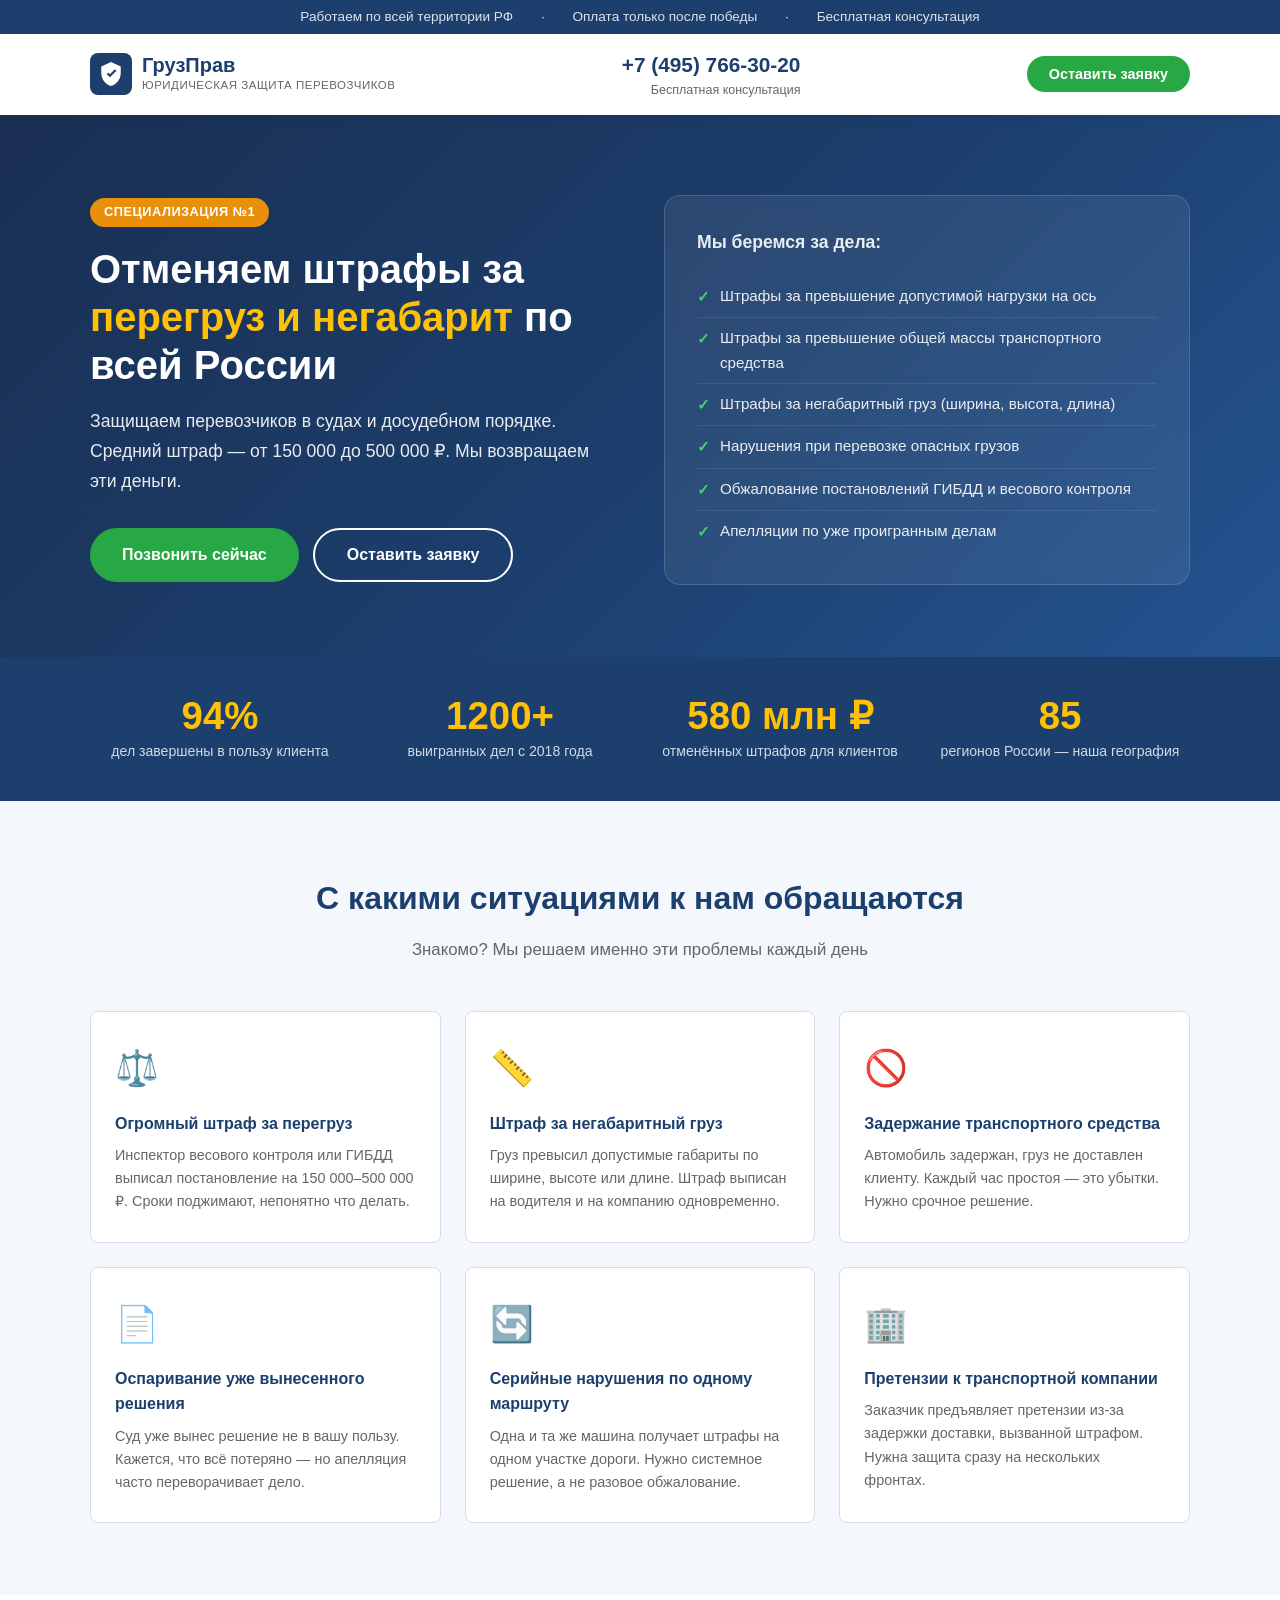
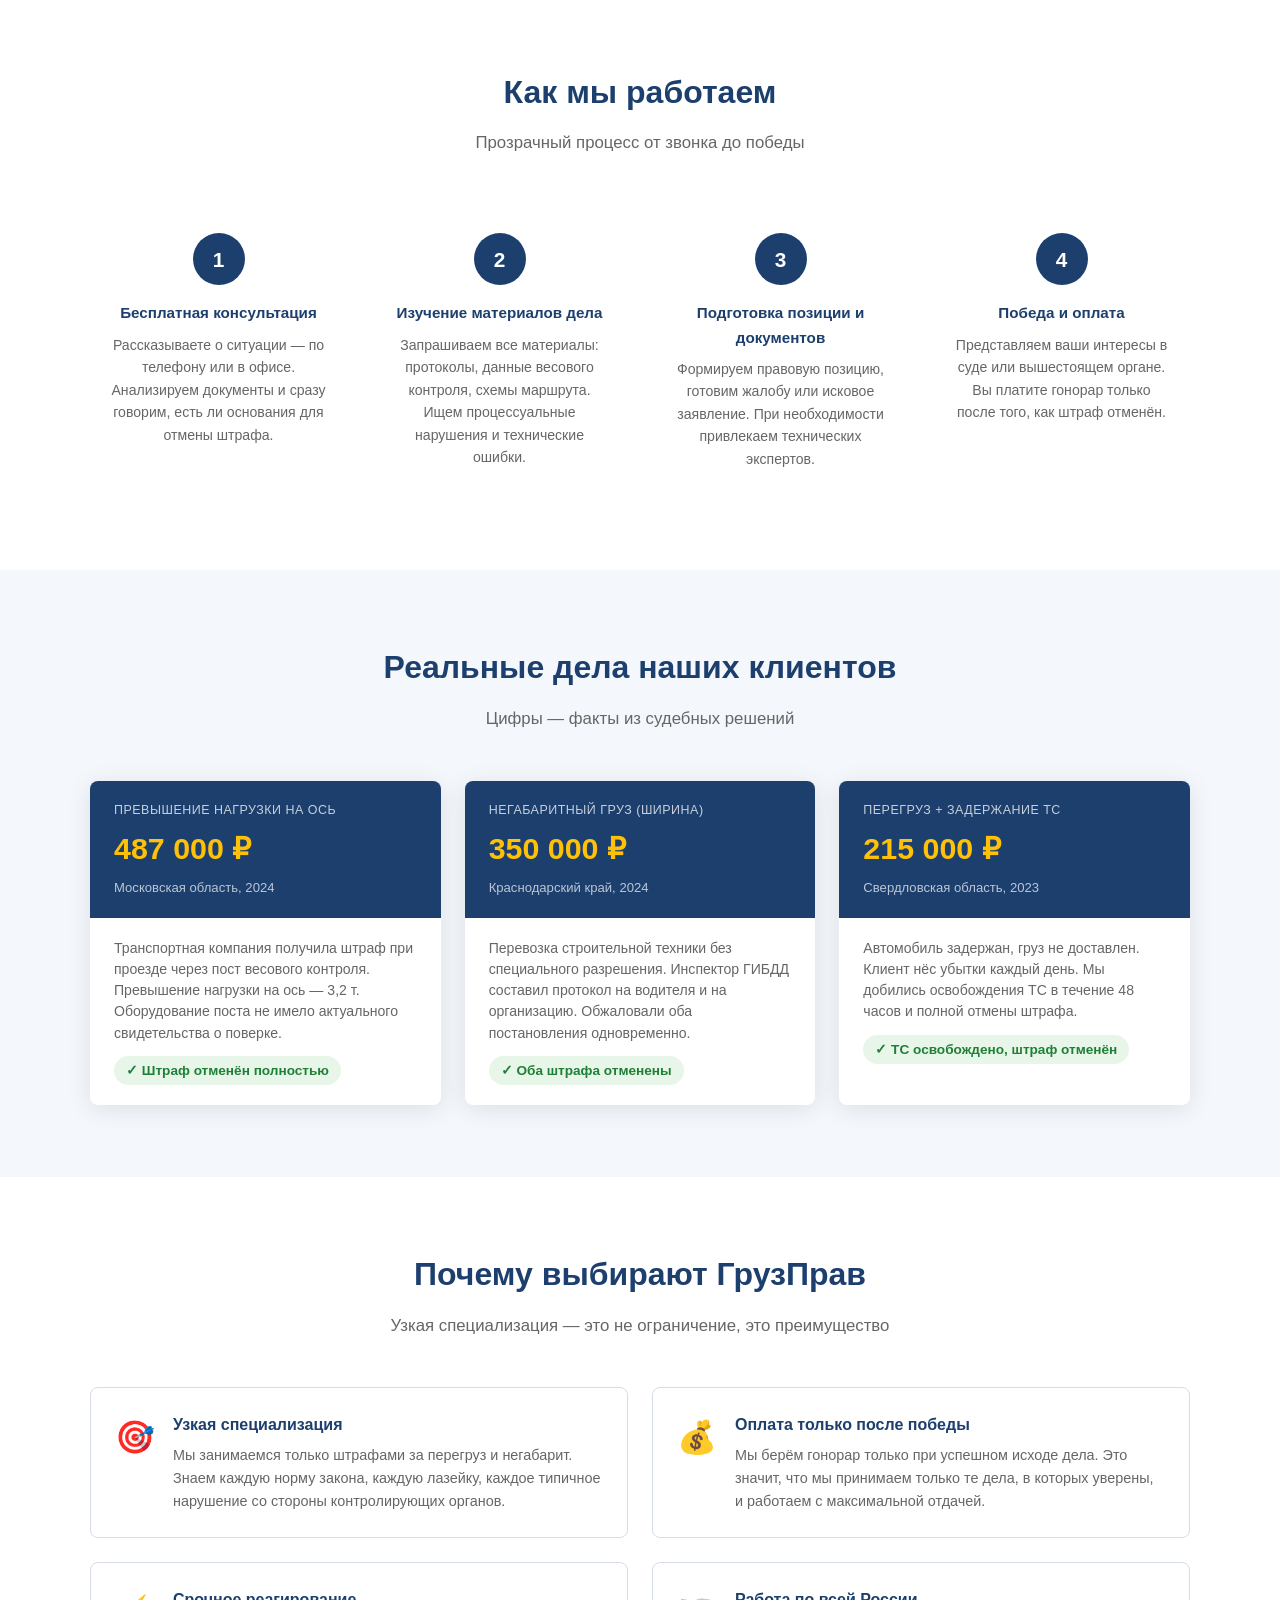
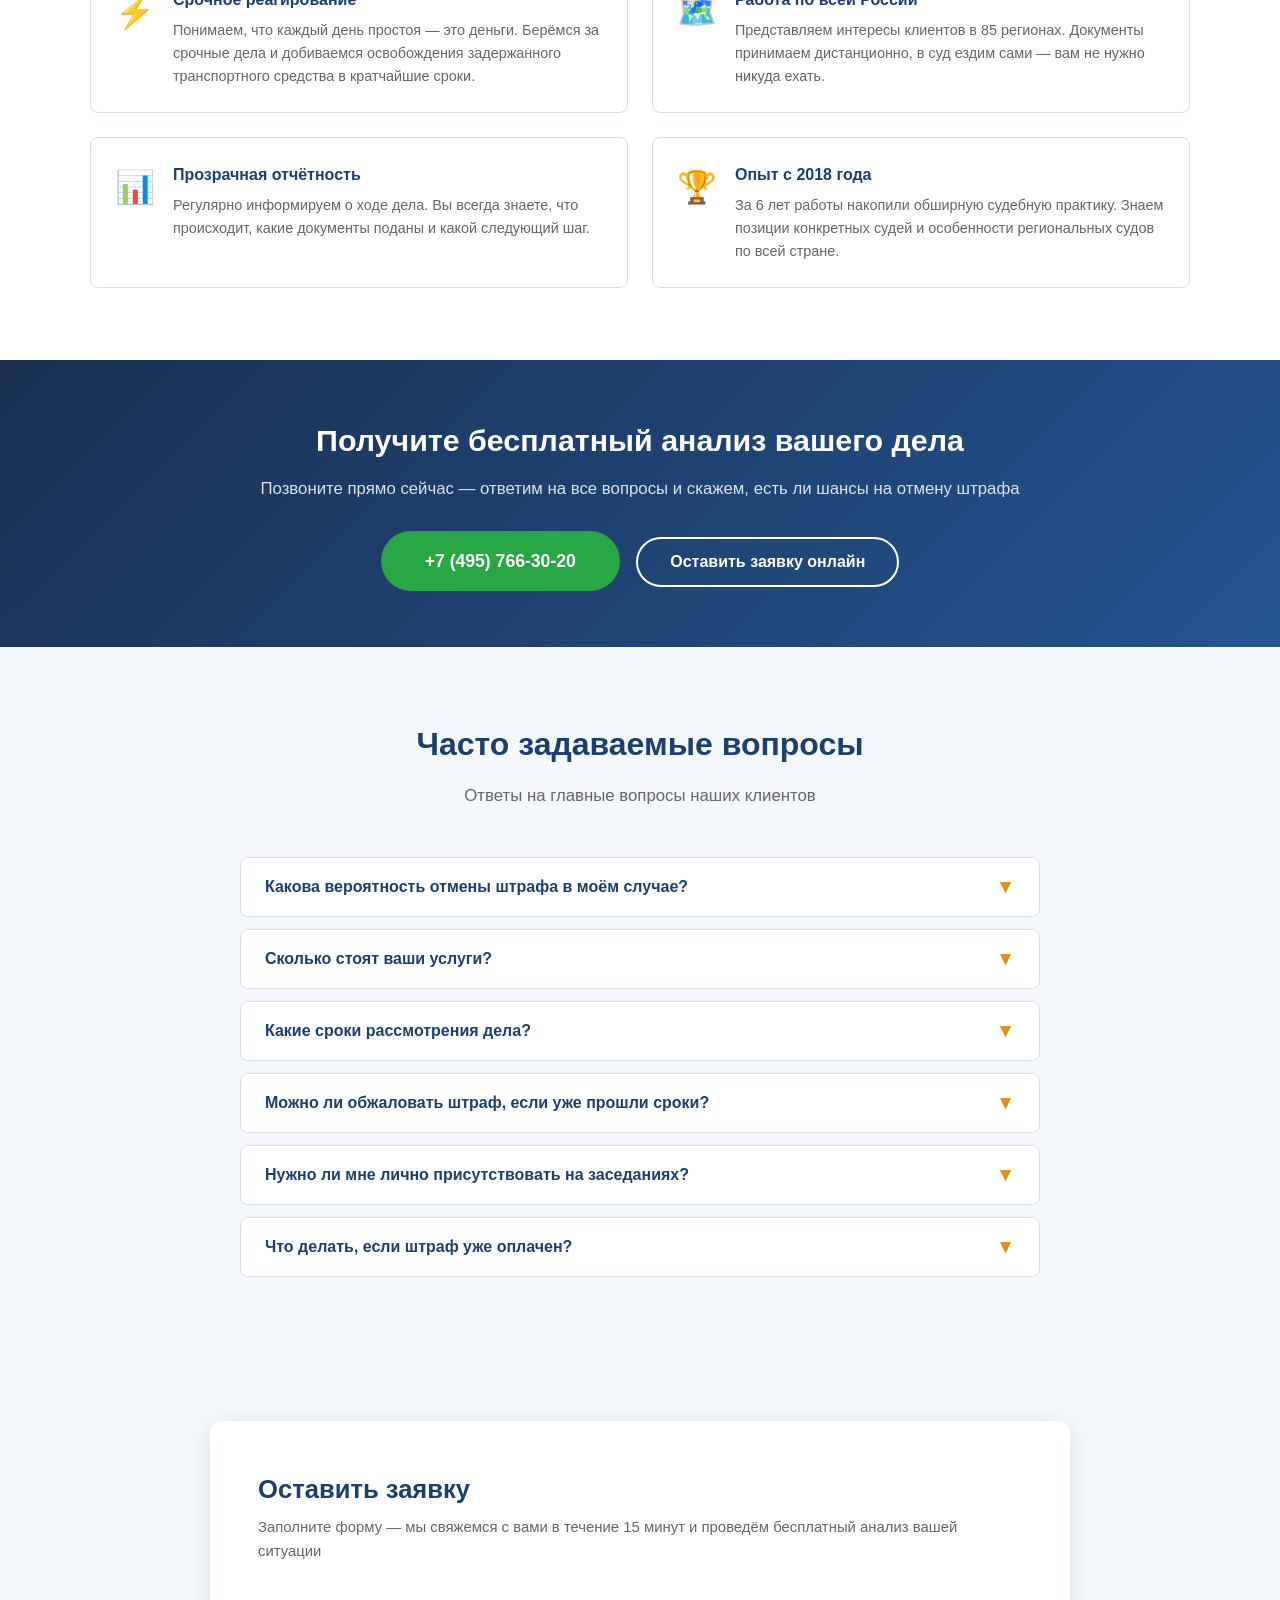
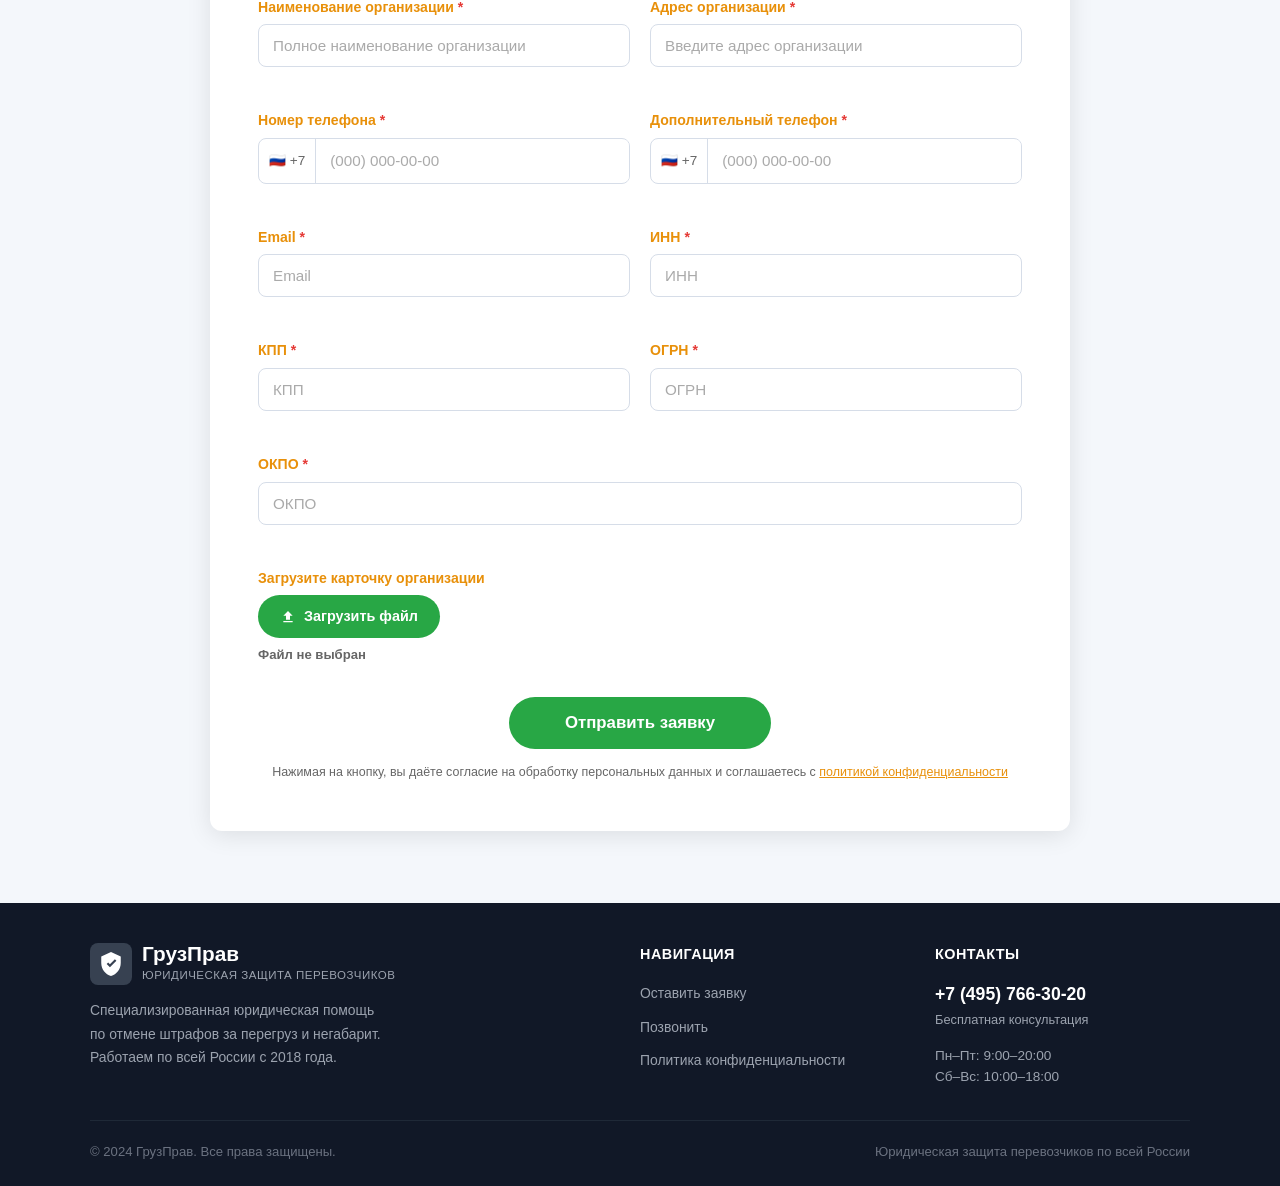
==== landing/preview.html @ cceb77af "Add standalone preview.html (inlined CSS+JS)" ====
<!DOCTYPE html>
<html lang="ru">
<head>
  <meta charset="UTF-8" />
  <meta name="viewport" content="width=device-width, initial-scale=1.0" />
  <meta name="description" content="Отменяем штрафы за перегруз и негабарит по всей России. Юридическая помощь перевозчикам. Работаем на результат." />
  <title>ГрузПрав — Отмена штрафов за перегруз и негабарит</title>
  <style>
/* ===== RESET & BASE ===== */
*, *::before, *::after { box-sizing: border-box; margin: 0; padding: 0; }
html { scroll-behavior: smooth; }
body { font-family: 'Segoe UI', Arial, sans-serif; color: #1a1a2e; background: #fff; font-size: 16px; line-height: 1.6; }
a { color: inherit; text-decoration: none; }
img { max-width: 100%; display: block; }
ul { list-style: none; }

/* ===== VARIABLES ===== */
:root {
  --blue:   #1c3f6e;
  --blue2:  #245491;
  --green:  #28a745;
  --green2: #1e8035;
  --gold:   #e8900a;
  --light:  #f4f7fb;
  --border: #d6dde8;
  --text:   #333;
  --muted:  #666;
  --radius: 8px;
  --shadow: 0 4px 24px rgba(0,0,0,0.10);
}

/* ===== UTILITY ===== */
.container { max-width: 1140px; margin: 0 auto; padding: 0 20px; }
.section    { padding: 72px 0; }
.section--gray { background: var(--light); }
.section-title { font-size: 2rem; font-weight: 700; color: var(--blue); margin-bottom: 12px; text-align: center; }
.section-sub   { text-align: center; color: var(--muted); font-size: 1.05rem; margin-bottom: 48px; }
.btn { display: inline-block; padding: 14px 32px; border-radius: 50px; font-size: 1rem; font-weight: 600; cursor: pointer; border: none; transition: background .2s, transform .15s; text-align: center; }
.btn:hover { transform: translateY(-2px); }
.btn--green  { background: var(--green); color: #fff; }
.btn--green:hover { background: var(--green2); }
.btn--outline { background: transparent; color: #fff; border: 2px solid #fff; }
.btn--outline:hover { background: rgba(255,255,255,0.15); }
.btn--gold  { background: var(--gold); color: #fff; }
.btn--gold:hover { background: #c97a08; }

/* ===== TOPBAR ===== */
.topbar { background: var(--blue); color: #fff; font-size: 0.85rem; padding: 6px 0; text-align: center; }
.topbar span { opacity: 0.85; margin: 0 12px; }

/* ===== HEADER ===== */
.header { background: #fff; box-shadow: 0 2px 12px rgba(0,0,0,0.08); position: sticky; top: 0; z-index: 100; }
.header__inner { display: flex; align-items: center; justify-content: space-between; padding: 14px 0; gap: 20px; }
.logo { display: flex; align-items: center; gap: 10px; }
.logo__icon { width: 42px; height: 42px; background: var(--blue); border-radius: 8px; display: flex; align-items: center; justify-content: center; }
.logo__icon svg { fill: #fff; width: 26px; height: 26px; }
.logo__text { display: flex; flex-direction: column; }
.logo__name { font-size: 1.25rem; font-weight: 800; color: var(--blue); line-height: 1.1; }
.logo__tagline { font-size: 0.72rem; color: var(--muted); text-transform: uppercase; letter-spacing: 0.5px; }
.header__phone { display: flex; flex-direction: column; align-items: flex-end; }
.header__phone a { font-size: 1.3rem; font-weight: 700; color: var(--blue); }
.header__phone span { font-size: 0.78rem; color: var(--muted); }
.header__cta { display: flex; gap: 10px; align-items: center; }
.btn--callback { background: var(--green); color: #fff; padding: 10px 22px; font-size: 0.9rem; }

/* ===== HERO ===== */
.hero { background: linear-gradient(135deg, #1a2f52 0%, #1c3f6e 55%, #245491 100%); color: #fff; padding: 80px 0 72px; }
.hero__inner { display: grid; grid-template-columns: 1fr 1fr; gap: 48px; align-items: center; }
.hero__badge { display: inline-block; background: var(--gold); color: #fff; font-size: 0.8rem; font-weight: 600; padding: 4px 14px; border-radius: 50px; margin-bottom: 18px; text-transform: uppercase; letter-spacing: 0.5px; }
.hero__title { font-size: 2.5rem; font-weight: 800; line-height: 1.2; margin-bottom: 18px; }
.hero__title span { color: #ffc107; }
.hero__subtitle { font-size: 1.1rem; opacity: 0.9; margin-bottom: 32px; line-height: 1.7; }
.hero__btns { display: flex; gap: 14px; flex-wrap: wrap; }
.hero__card { background: rgba(255,255,255,0.07); border: 1px solid rgba(255,255,255,0.15); border-radius: 16px; padding: 32px; backdrop-filter: blur(6px); }
.hero__card-title { font-size: 1.1rem; font-weight: 600; margin-bottom: 20px; opacity: 0.9; }
.hero__checklist li { padding: 8px 0; border-bottom: 1px solid rgba(255,255,255,0.1); display: flex; align-items: flex-start; gap: 10px; font-size: 0.95rem; opacity: 0.9; }
.hero__checklist li:last-child { border-bottom: none; }
.hero__checklist li::before { content: '✓'; color: #4cdd72; font-weight: 700; flex-shrink: 0; margin-top: 1px; }

/* ===== STATS ===== */
.stats { background: var(--blue); color: #fff; padding: 40px 0; }
.stats__grid { display: grid; grid-template-columns: repeat(4, 1fr); gap: 20px; text-align: center; }
.stats__num  { font-size: 2.4rem; font-weight: 800; color: #ffc107; line-height: 1; }
.stats__label { font-size: 0.88rem; opacity: 0.8; margin-top: 6px; line-height: 1.4; }

/* ===== PROBLEMS ===== */
.problems__grid { display: grid; grid-template-columns: repeat(3, 1fr); gap: 24px; }
.problem-card { background: #fff; border: 1px solid var(--border); border-radius: var(--radius); padding: 28px 24px; transition: box-shadow .2s; }
.problem-card:hover { box-shadow: var(--shadow); }
.problem-card__icon { font-size: 2.2rem; margin-bottom: 14px; }
.problem-card__title { font-size: 1rem; font-weight: 700; color: var(--blue); margin-bottom: 8px; }
.problem-card__text  { font-size: 0.9rem; color: var(--muted); line-height: 1.6; }

/* ===== HOW WE WORK ===== */
.steps { counter-reset: step; display: grid; grid-template-columns: repeat(4, 1fr); gap: 24px; }
.step { text-align: center; padding: 28px 20px; }
.step__num { width: 52px; height: 52px; border-radius: 50%; background: var(--blue); color: #fff; font-size: 1.3rem; font-weight: 800; display: flex; align-items: center; justify-content: center; margin: 0 auto 16px; }
.step__title { font-size: 0.95rem; font-weight: 700; color: var(--blue); margin-bottom: 8px; }
.step__text  { font-size: 0.88rem; color: var(--muted); line-height: 1.6; }

/* ===== CASES ===== */
.cases__grid { display: grid; grid-template-columns: repeat(3, 1fr); gap: 24px; }
.case-card { border-radius: var(--radius); overflow: hidden; box-shadow: var(--shadow); background: #fff; }
.case-card__head { background: var(--blue); color: #fff; padding: 20px 24px; }
.case-card__type { font-size: 0.78rem; text-transform: uppercase; letter-spacing: 0.5px; opacity: 0.75; }
.case-card__amount { font-size: 1.9rem; font-weight: 800; color: #ffc107; margin: 4px 0; }
.case-card__body { padding: 20px 24px; }
.case-card__detail { font-size: 0.88rem; color: var(--muted); margin-bottom: 12px; line-height: 1.5; }
.case-card__result { display: inline-block; background: #e8f5e9; color: var(--green2); font-size: 0.85rem; font-weight: 600; padding: 4px 12px; border-radius: 50px; }

/* ===== WHY US ===== */
.why__grid { display: grid; grid-template-columns: repeat(2, 1fr); gap: 24px; }
.why-item { display: flex; gap: 18px; align-items: flex-start; padding: 24px; background: #fff; border-radius: var(--radius); border: 1px solid var(--border); }
.why-item__icon { font-size: 2rem; flex-shrink: 0; }
.why-item__title { font-size: 1rem; font-weight: 700; color: var(--blue); margin-bottom: 6px; }
.why-item__text  { font-size: 0.9rem; color: var(--muted); line-height: 1.6; }

/* ===== FAQ ===== */
.faq { max-width: 800px; margin: 0 auto; display: flex; flex-direction: column; gap: 12px; }
.faq-item { border: 1px solid var(--border); border-radius: var(--radius); overflow: hidden; }
.faq-item__q { width: 100%; background: #fff; border: none; padding: 18px 24px; text-align: left; font-size: 1rem; font-weight: 600; color: var(--blue); cursor: pointer; display: flex; justify-content: space-between; align-items: center; gap: 12px; transition: background .15s; }
.faq-item__q:hover { background: var(--light); }
.faq-item__arrow { font-size: 1.2rem; transition: transform .25s; flex-shrink: 0; color: var(--gold); }
.faq-item__a { display: none; padding: 0 24px 18px; font-size: 0.93rem; color: var(--muted); line-height: 1.7; }
.faq-item.open .faq-item__a { display: block; }
.faq-item.open .faq-item__arrow { transform: rotate(180deg); }

/* ===== FORM SECTION ===== */
.form-section { background: var(--light); }
.form-wrap { max-width: 860px; margin: 0 auto; background: #fff; border-radius: 12px; box-shadow: var(--shadow); padding: 48px; }
.form-wrap h2 { font-size: 1.6rem; font-weight: 700; color: var(--blue); margin-bottom: 6px; }
.form-wrap .form-sub { color: var(--muted); font-size: 0.93rem; margin-bottom: 32px; }
.form-grid { display: grid; grid-template-columns: 1fr 1fr; gap: 20px; }
.form-group { display: flex; flex-direction: column; gap: 6px; }
.form-group--full { grid-column: 1 / -1; }
.form-group label { font-size: 0.88rem; font-weight: 600; color: var(--gold); }
.form-group label .req { color: #e53935; }
.form-group input[type="text"],
.form-group input[type="email"],
.form-group input[type="tel"],
.form-group input[type="number"] {
  border: 1.5px solid var(--border); border-radius: var(--radius); padding: 12px 14px;
  font-size: 0.95rem; color: var(--text); background: #fff; transition: border-color .2s;
  outline: none; width: 100%;
}
.form-group input::placeholder { color: #aaa; }
.form-group input:focus  { border-color: var(--blue2); }
.form-group input.error  { border-color: #e53935; }
.form-group input.valid  { border-color: var(--green); }
.field-error { font-size: 0.78rem; color: #e53935; min-height: 16px; }
.phone-wrap { display: flex; align-items: center; border: 1.5px solid var(--border); border-radius: var(--radius); overflow: hidden; transition: border-color .2s; }
.phone-wrap:focus-within { border-color: var(--blue2); }
.phone-wrap.error { border-color: #e53935; }
.phone-wrap.valid { border-color: var(--green); }
.phone-flag { display: flex; align-items: center; gap: 4px; padding: 0 10px; font-size: 0.85rem; color: var(--muted); border-right: 1px solid var(--border); height: 44px; flex-shrink: 0; }
.phone-wrap input { border: none !important; border-radius: 0 !important; flex: 1; }
.phone-wrap input:focus { border: none !important; }
.upload-label { display: block; cursor: pointer; }
.upload-label span { font-size: 0.88rem; font-weight: 600; color: var(--gold); display: block; margin-bottom: 6px; }
.upload-btn { display: inline-flex; align-items: center; gap: 8px; background: var(--green); color: #fff; padding: 10px 22px; border-radius: 50px; font-size: 0.9rem; font-weight: 600; transition: background .2s; cursor: pointer; }
.upload-btn:hover { background: var(--green2); }
.upload-btn input[type="file"] { display: none; }
.upload-name { font-size: 0.82rem; color: var(--muted); margin-top: 6px; }
.form-submit-wrap { text-align: center; margin-top: 32px; }
.btn--submit { background: var(--green); color: #fff; font-size: 1.05rem; padding: 16px 56px; border-radius: 50px; border: none; cursor: pointer; font-weight: 700; transition: background .2s, transform .15s; }
.btn--submit:hover { background: var(--green2); transform: translateY(-2px); }
.form-consent { text-align: center; font-size: 0.78rem; color: var(--muted); margin-top: 14px; }
.form-consent a { color: var(--gold); text-decoration: underline; }
.form-success { display: none; text-align: center; padding: 40px 20px; }
.form-success__icon { font-size: 3.5rem; margin-bottom: 16px; }
.form-success h3 { font-size: 1.4rem; font-weight: 700; color: var(--blue); margin-bottom: 10px; }
.form-success p { color: var(--muted); }

/* ===== FOOTER ===== */
.footer { background: #111827; color: #fff; padding: 40px 0 24px; }
.footer__inner { display: grid; grid-template-columns: 2fr 1fr 1fr; gap: 40px; margin-bottom: 32px; }
.footer__brand .logo__name { color: #fff; font-size: 1.3rem; }
.footer__brand .logo__tagline { color: #9ca3af; }
.footer__desc { font-size: 0.87rem; color: #9ca3af; margin-top: 14px; line-height: 1.7; max-width: 300px; }
.footer__title { font-size: 0.9rem; font-weight: 700; color: #fff; margin-bottom: 14px; text-transform: uppercase; letter-spacing: 0.5px; }
.footer__links li { margin-bottom: 8px; }
.footer__links a { font-size: 0.87rem; color: #9ca3af; transition: color .15s; }
.footer__links a:hover { color: #fff; }
.footer__phone a { font-size: 1.1rem; font-weight: 700; color: #fff; }
.footer__phone span { font-size: 0.8rem; color: #9ca3af; display: block; margin-top: 2px; }
.footer__bottom { border-top: 1px solid #1f2937; padding-top: 20px; display: flex; justify-content: space-between; align-items: center; font-size: 0.82rem; color: #6b7280; flex-wrap: wrap; gap: 10px; }

/* ===== RESPONSIVE ===== */
@media (max-width: 900px) {
  .hero__inner     { grid-template-columns: 1fr; }
  .hero__card      { display: none; }
  .stats__grid     { grid-template-columns: repeat(2, 1fr); }
  .problems__grid  { grid-template-columns: 1fr 1fr; }
  .steps           { grid-template-columns: 1fr 1fr; }
  .cases__grid     { grid-template-columns: 1fr 1fr; }
  .why__grid       { grid-template-columns: 1fr; }
  .footer__inner   { grid-template-columns: 1fr 1fr; }
  .form-wrap       { padding: 32px 24px; }
}
@media (max-width: 600px) {
  .section-title   { font-size: 1.55rem; }
  .hero__title     { font-size: 1.75rem; }
  .problems__grid  { grid-template-columns: 1fr; }
  .steps           { grid-template-columns: 1fr; }
  .cases__grid     { grid-template-columns: 1fr; }
  .footer__inner   { grid-template-columns: 1fr; }
  .form-grid       { grid-template-columns: 1fr; }
  .header__cta     { display: none; }
  .stats__grid     { grid-template-columns: 1fr 1fr; }
}

</style>
</head>
<body>

<!-- TOPBAR -->
<div class="topbar">
  <span>Работаем по всей территории РФ</span>
  <span>·</span>
  <span>Оплата только после победы</span>
  <span>·</span>
  <span>Бесплатная консультация</span>
</div>

<!-- HEADER -->
<header class="header">
  <div class="container">
    <div class="header__inner">
      <a href="#" class="logo">
        <div class="logo__icon">
          <svg viewBox="0 0 24 24" xmlns="http://www.w3.org/2000/svg">
            <path d="M12 1L3 5v6c0 5.55 3.84 10.74 9 12 5.16-1.26 9-6.45 9-12V5l-9-4zm-1 14l-3-3 1.41-1.41L11 12.17l4.59-4.58L17 9l-6 6z"/>
          </svg>
        </div>
        <div class="logo__text">
          <span class="logo__name">ГрузПрав</span>
          <span class="logo__tagline">Юридическая защита перевозчиков</span>
        </div>
      </a>
      <div class="header__phone">
        <a href="tel:+74957663020">+7 (495) 766-30-20</a>
        <span>Бесплатная консультация</span>
      </div>
      <div class="header__cta">
        <button class="btn btn--callback" onclick="scrollToForm()">Оставить заявку</button>
      </div>
    </div>
  </div>
</header>

<!-- HERO -->
<section class="hero">
  <div class="container">
    <div class="hero__inner">
      <div class="hero__content">
        <div class="hero__badge">Специализация №1</div>
        <h1 class="hero__title">
          Отменяем штрафы за <span>перегруз и негабарит</span> по всей России
        </h1>
        <p class="hero__subtitle">
          Защищаем перевозчиков в судах и досудебном порядке. Средний штраф —
          от 150 000 до 500 000 ₽. Мы возвращаем эти деньги.
        </p>
        <div class="hero__btns">
          <a href="tel:+74957663020" class="btn btn--green">Позвонить сейчас</a>
          <button class="btn btn--outline" onclick="scrollToForm()">Оставить заявку</button>
        </div>
      </div>
      <div class="hero__card">
        <div class="hero__card-title">Мы беремся за дела:</div>
        <ul class="hero__checklist">
          <li>Штрафы за превышение допустимой нагрузки на ось</li>
          <li>Штрафы за превышение общей массы транспортного средства</li>
          <li>Штрафы за негабаритный груз (ширина, высота, длина)</li>
          <li>Нарушения при перевозке опасных грузов</li>
          <li>Обжалование постановлений ГИБДД и весового контроля</li>
          <li>Апелляции по уже проигранным делам</li>
        </ul>
      </div>
    </div>
  </div>
</section>

<!-- STATS -->
<section class="stats">
  <div class="container">
    <div class="stats__grid">
      <div>
        <div class="stats__num">94%</div>
        <div class="stats__label">дел завершены в&nbsp;пользу клиента</div>
      </div>
      <div>
        <div class="stats__num">1200+</div>
        <div class="stats__label">выигранных дел с&nbsp;2018&nbsp;года</div>
      </div>
      <div>
        <div class="stats__num">580 млн ₽</div>
        <div class="stats__label">отменённых штрафов для клиентов</div>
      </div>
      <div>
        <div class="stats__num">85</div>
        <div class="stats__label">регионов России — наша география</div>
      </div>
    </div>
  </div>
</section>

<!-- PROBLEMS -->
<section class="section section--gray">
  <div class="container">
    <h2 class="section-title">С какими ситуациями к нам обращаются</h2>
    <p class="section-sub">Знакомо? Мы решаем именно эти проблемы каждый день</p>
    <div class="problems__grid">
      <div class="problem-card">
        <div class="problem-card__icon">⚖️</div>
        <div class="problem-card__title">Огромный штраф за перегруз</div>
        <div class="problem-card__text">Инспектор весового контроля или ГИБДД выписал постановление на 150 000–500 000 ₽. Сроки поджимают, непонятно что делать.</div>
      </div>
      <div class="problem-card">
        <div class="problem-card__icon">📏</div>
        <div class="problem-card__title">Штраф за негабаритный груз</div>
        <div class="problem-card__text">Груз превысил допустимые габариты по ширине, высоте или длине. Штраф выписан на водителя и на компанию одновременно.</div>
      </div>
      <div class="problem-card">
        <div class="problem-card__icon">🚫</div>
        <div class="problem-card__title">Задержание транспортного средства</div>
        <div class="problem-card__text">Автомобиль задержан, груз не доставлен клиенту. Каждый час простоя — это убытки. Нужно срочное решение.</div>
      </div>
      <div class="problem-card">
        <div class="problem-card__icon">📄</div>
        <div class="problem-card__title">Оспаривание уже вынесенного решения</div>
        <div class="problem-card__text">Суд уже вынес решение не в вашу пользу. Кажется, что всё потеряно — но апелляция часто переворачивает дело.</div>
      </div>
      <div class="problem-card">
        <div class="problem-card__icon">🔄</div>
        <div class="problem-card__title">Серийные нарушения по одному маршруту</div>
        <div class="problem-card__text">Одна и та же машина получает штрафы на одном участке дороги. Нужно системное решение, а не разовое обжалование.</div>
      </div>
      <div class="problem-card">
        <div class="problem-card__icon">🏢</div>
        <div class="problem-card__title">Претензии к транспортной компании</div>
        <div class="problem-card__text">Заказчик предъявляет претензии из-за задержки доставки, вызванной штрафом. Нужна защита сразу на нескольких фронтах.</div>
      </div>
    </div>
  </div>
</section>

<!-- HOW WE WORK -->
<section class="section">
  <div class="container">
    <h2 class="section-title">Как мы работаем</h2>
    <p class="section-sub">Прозрачный процесс от звонка до победы</p>
    <div class="steps">
      <div class="step">
        <div class="step__num">1</div>
        <div class="step__title">Бесплатная консультация</div>
        <div class="step__text">Рассказываете о ситуации — по телефону или в офисе. Анализируем документы и сразу говорим, есть ли основания для отмены штрафа.</div>
      </div>
      <div class="step">
        <div class="step__num">2</div>
        <div class="step__title">Изучение материалов дела</div>
        <div class="step__text">Запрашиваем все материалы: протоколы, данные весового контроля, схемы маршрута. Ищем процессуальные нарушения и технические ошибки.</div>
      </div>
      <div class="step">
        <div class="step__num">3</div>
        <div class="step__title">Подготовка позиции и документов</div>
        <div class="step__text">Формируем правовую позицию, готовим жалобу или исковое заявление. При необходимости привлекаем технических экспертов.</div>
      </div>
      <div class="step">
        <div class="step__num">4</div>
        <div class="step__title">Победа и оплата</div>
        <div class="step__text">Представляем ваши интересы в суде или вышестоящем органе. Вы платите гонорар только после того, как штраф отменён.</div>
      </div>
    </div>
  </div>
</section>

<!-- CASES -->
<section class="section section--gray">
  <div class="container">
    <h2 class="section-title">Реальные дела наших клиентов</h2>
    <p class="section-sub">Цифры — факты из судебных решений</p>
    <div class="cases__grid">
      <div class="case-card">
        <div class="case-card__head">
          <div class="case-card__type">Превышение нагрузки на ось</div>
          <div class="case-card__amount">487 000 ₽</div>
          <div style="font-size:0.82rem;opacity:0.7">Московская область, 2024</div>
        </div>
        <div class="case-card__body">
          <div class="case-card__detail">Транспортная компания получила штраф при проезде через пост весового контроля. Превышение нагрузки на ось — 3,2 т. Оборудование поста не имело актуального свидетельства о поверке.</div>
          <span class="case-card__result">✓ Штраф отменён полностью</span>
        </div>
      </div>
      <div class="case-card">
        <div class="case-card__head">
          <div class="case-card__type">Негабаритный груз (ширина)</div>
          <div class="case-card__amount">350 000 ₽</div>
          <div style="font-size:0.82rem;opacity:0.7">Краснодарский край, 2024</div>
        </div>
        <div class="case-card__body">
          <div class="case-card__detail">Перевозка строительной техники без специального разрешения. Инспектор ГИБДД составил протокол на водителя и на организацию. Обжаловали оба постановления одновременно.</div>
          <span class="case-card__result">✓ Оба штрафа отменены</span>
        </div>
      </div>
      <div class="case-card">
        <div class="case-card__head">
          <div class="case-card__type">Перегруз + задержание ТС</div>
          <div class="case-card__amount">215 000 ₽</div>
          <div style="font-size:0.82rem;opacity:0.7">Свердловская область, 2023</div>
        </div>
        <div class="case-card__body">
          <div class="case-card__detail">Автомобиль задержан, груз не доставлен. Клиент нёс убытки каждый день. Мы добились освобождения ТС в течение 48 часов и полной отмены штрафа.</div>
          <span class="case-card__result">✓ ТС освобождено, штраф отменён</span>
        </div>
      </div>
    </div>
  </div>
</section>

<!-- WHY US -->
<section class="section">
  <div class="container">
    <h2 class="section-title">Почему выбирают ГрузПрав</h2>
    <p class="section-sub">Узкая специализация — это не ограничение, это преимущество</p>
    <div class="why__grid">
      <div class="why-item">
        <div class="why-item__icon">🎯</div>
        <div>
          <div class="why-item__title">Узкая специализация</div>
          <div class="why-item__text">Мы занимаемся только штрафами за перегруз и негабарит. Знаем каждую норму закона, каждую лазейку, каждое типичное нарушение со стороны контролирующих органов.</div>
        </div>
      </div>
      <div class="why-item">
        <div class="why-item__icon">💰</div>
        <div>
          <div class="why-item__title">Оплата только после победы</div>
          <div class="why-item__text">Мы берём гонорар только при успешном исходе дела. Это значит, что мы принимаем только те дела, в которых уверены, и работаем с максимальной отдачей.</div>
        </div>
      </div>
      <div class="why-item">
        <div class="why-item__icon">⚡</div>
        <div>
          <div class="why-item__title">Срочное реагирование</div>
          <div class="why-item__text">Понимаем, что каждый день простоя — это деньги. Берёмся за срочные дела и добиваемся освобождения задержанного транспортного средства в кратчайшие сроки.</div>
        </div>
      </div>
      <div class="why-item">
        <div class="why-item__icon">🗺️</div>
        <div>
          <div class="why-item__title">Работа по всей России</div>
          <div class="why-item__text">Представляем интересы клиентов в 85 регионах. Документы принимаем дистанционно, в суд ездим сами — вам не нужно никуда ехать.</div>
        </div>
      </div>
      <div class="why-item">
        <div class="why-item__icon">📊</div>
        <div>
          <div class="why-item__title">Прозрачная отчётность</div>
          <div class="why-item__text">Регулярно информируем о ходе дела. Вы всегда знаете, что происходит, какие документы поданы и какой следующий шаг.</div>
        </div>
      </div>
      <div class="why-item">
        <div class="why-item__icon">🏆</div>
        <div>
          <div class="why-item__title">Опыт с 2018 года</div>
          <div class="why-item__text">За 6 лет работы накопили обширную судебную практику. Знаем позиции конкретных судей и особенности региональных судов по всей стране.</div>
        </div>
      </div>
    </div>
  </div>
</section>

<!-- CTA BANNER -->
<section style="background:linear-gradient(135deg,#1a2f52,#245491);padding:56px 0;text-align:center;color:#fff;">
  <div class="container">
    <h2 style="font-size:1.9rem;font-weight:800;margin-bottom:12px;">Получите бесплатный анализ вашего дела</h2>
    <p style="opacity:0.85;margin-bottom:28px;font-size:1.05rem;">Позвоните прямо сейчас — ответим на все вопросы и скажем, есть ли шансы на отмену штрафа</p>
    <a href="tel:+74957663020" class="btn btn--green" style="font-size:1.1rem;padding:16px 44px;margin-right:12px;">+7 (495) 766-30-20</a>
    <button class="btn btn--outline" onclick="scrollToForm()">Оставить заявку онлайн</button>
  </div>
</section>

<!-- FAQ -->
<section class="section section--gray">
  <div class="container">
    <h2 class="section-title">Часто задаваемые вопросы</h2>
    <p class="section-sub">Ответы на главные вопросы наших клиентов</p>
    <div class="faq">
      <div class="faq-item">
        <button class="faq-item__q" onclick="toggleFaq(this)">
          Какова вероятность отмены штрафа в моём случае?
          <span class="faq-item__arrow">▼</span>
        </button>
        <div class="faq-item__a">Оценить шансы можно только после изучения документов. Звоните — проведём бесплатный анализ в течение 30 минут. Статистически в 94% обратившихся к нам дел мы находим основания для отмены или снижения штрафа.</div>
      </div>
      <div class="faq-item">
        <button class="faq-item__q" onclick="toggleFaq(this)">
          Сколько стоят ваши услуги?
          <span class="faq-item__arrow">▼</span>
        </button>
        <div class="faq-item__a">Стоимость зависит от сложности дела и суммы штрафа. Консультация — бесплатно. Гонорар берём только при положительном результате. Средний гонорар — 15–25% от суммы отменённого штрафа. Таким образом, вы в любом случае остаётесь в плюсе.</div>
      </div>
      <div class="faq-item">
        <button class="faq-item__q" onclick="toggleFaq(this)">
          Какие сроки рассмотрения дела?
          <span class="faq-item__arrow">▼</span>
        </button>
        <div class="faq-item__a">Досудебное обжалование — 10–30 дней. Судебное разбирательство в первой инстанции — 1–3 месяца. Если нужно срочно освободить задержанное ТС — добиваемся этого в течение 24–72 часов.</div>
      </div>
      <div class="faq-item">
        <button class="faq-item__q" onclick="toggleFaq(this)">
          Можно ли обжаловать штраф, если уже прошли сроки?
          <span class="faq-item__arrow">▼</span>
        </button>
        <div class="faq-item__a">Да, в ряде случаев можно восстановить пропущенный срок обжалования. Это сложнее, но возможно — особенно если есть уважительные причины пропуска или процессуальные нарушения при оформлении постановления.</div>
      </div>
      <div class="faq-item">
        <button class="faq-item__q" onclick="toggleFaq(this)">
          Нужно ли мне лично присутствовать на заседаниях?
          <span class="faq-item__arrow">▼</span>
        </button>
        <div class="faq-item__a">Нет. Мы представляем ваши интересы по нотариальной доверенности. Все судебные заседания посещает наш юрист. Документы принимаем и подписываем дистанционно — по всей России.</div>
      </div>
      <div class="faq-item">
        <button class="faq-item__q" onclick="toggleFaq(this)">
          Что делать, если штраф уже оплачен?
          <span class="faq-item__arrow">▼</span>
        </button>
        <div class="faq-item__a">Обращайтесь. Факт оплаты штрафа не лишает вас права на его обжалование и возврат уплаченных средств. У нас есть успешная практика возврата уплаченных штрафов.</div>
      </div>
    </div>
  </div>
</section>

<!-- FORM -->
<section class="section form-section" id="contact-form">
  <div class="container">
    <div class="form-wrap">
      <h2>Оставить заявку</h2>
      <p class="form-sub">Заполните форму — мы свяжемся с вами в течение 15 минут и проведём бесплатный анализ вашей ситуации</p>

      <div class="form-success" id="formSuccess">
        <div class="form-success__icon">✅</div>
        <h3>Заявка успешно отправлена!</h3>
        <p>Наш юрист свяжется с вами в течение 15 минут в рабочее время.<br>Бесплатная консультация гарантирована.</p>
      </div>

      <form id="orgForm" novalidate>
        <div class="form-grid">

          <div class="form-group">
            <label for="orgName">Наименование организации <span class="req">*</span></label>
            <input type="text" id="orgName" name="orgName" placeholder="Полное наименование организации" />
            <span class="field-error" id="err-orgName"></span>
          </div>

          <div class="form-group">
            <label for="orgAddress">Адрес организации <span class="req">*</span></label>
            <input type="text" id="orgAddress" name="orgAddress" placeholder="Введите адрес организации" />
            <span class="field-error" id="err-orgAddress"></span>
          </div>

          <div class="form-group">
            <label>Номер телефона <span class="req">*</span></label>
            <div class="phone-wrap" id="phoneWrap1">
              <div class="phone-flag">🇷🇺 +7</div>
              <input type="tel" id="phone1" name="phone1" placeholder="(000) 000-00-00" maxlength="15" />
            </div>
            <span class="field-error" id="err-phone1"></span>
          </div>

          <div class="form-group">
            <label>Дополнительный телефон <span class="req">*</span></label>
            <div class="phone-wrap" id="phoneWrap2">
              <div class="phone-flag">🇷🇺 +7</div>
              <input type="tel" id="phone2" name="phone2" placeholder="(000) 000-00-00" maxlength="15" />
            </div>
            <span class="field-error" id="err-phone2"></span>
          </div>

          <div class="form-group">
            <label for="orgEmail">Email <span class="req">*</span></label>
            <input type="email" id="orgEmail" name="orgEmail" placeholder="Email" />
            <span class="field-error" id="err-orgEmail"></span>
          </div>

          <div class="form-group">
            <label for="inn">ИНН <span class="req">*</span></label>
            <input type="text" id="inn" name="inn" placeholder="ИНН" maxlength="12" inputmode="numeric" />
            <span class="field-error" id="err-inn"></span>
          </div>

          <div class="form-group">
            <label for="kpp">КПП <span class="req">*</span></label>
            <input type="text" id="kpp" name="kpp" placeholder="КПП" maxlength="9" inputmode="numeric" />
            <span class="field-error" id="err-kpp"></span>
          </div>

          <!-- ОГРН: реальный — 13 цифр, минимум установлен 16 -->
          <div class="form-group">
            <label for="ogrn">ОГРН <span class="req">*</span></label>
            <input type="text" id="ogrn" name="ogrn" placeholder="ОГРН" maxlength="20" inputmode="numeric" />
            <span class="field-error" id="err-ogrn"></span>
          </div>

          <!-- ОКПО: реальный — 8–10 цифр, минимум установлен 13 -->
          <div class="form-group form-group--full">
            <label for="okpo">ОКПО <span class="req">*</span></label>
            <input type="text" id="okpo" name="okpo" placeholder="ОКПО" maxlength="20" inputmode="numeric" />
            <span class="field-error" id="err-okpo"></span>
          </div>

          <div class="form-group form-group--full">
            <label class="upload-label">
              <span>Загрузите карточку организации</span>
              <div class="upload-btn">
                <svg width="16" height="16" viewBox="0 0 24 24" fill="currentColor"><path d="M9 16h6v-6h4l-7-7-7 7h4v6zm-4 2h14v2H5v-2z"/></svg>
                Загрузить файл
                <input type="file" id="orgCard" name="orgCard" accept=".pdf,.doc,.docx,.jpg,.png" />
              </div>
              <div class="upload-name" id="uploadName">Файл не выбран</div>
            </label>
          </div>

        </div>

        <div class="form-submit-wrap">
          <button type="submit" class="btn--submit">Отправить заявку</button>
          <p class="form-consent">
            Нажимая на кнопку, вы даёте согласие на обработку персональных данных и соглашаетесь с
            <a href="#" onclick="return false;">политикой конфиденциальности</a>
          </p>
        </div>
      </form>
    </div>
  </div>
</section>

<!-- FOOTER -->
<footer class="footer">
  <div class="container">
    <div class="footer__inner">
      <div class="footer__brand">
        <div class="logo">
          <div class="logo__icon" style="background:#374151;">
            <svg viewBox="0 0 24 24" xmlns="http://www.w3.org/2000/svg" fill="#fff" width="26" height="26">
              <path d="M12 1L3 5v6c0 5.55 3.84 10.74 9 12 5.16-1.26 9-6.45 9-12V5l-9-4zm-1 14l-3-3 1.41-1.41L11 12.17l4.59-4.58L17 9l-6 6z"/>
            </svg>
          </div>
          <div class="logo__text">
            <span class="logo__name" style="color:#fff;">ГрузПрав</span>
            <span class="logo__tagline">Юридическая защита перевозчиков</span>
          </div>
        </div>
        <p class="footer__desc">Специализированная юридическая помощь по отмене штрафов за перегруз и негабарит. Работаем по всей России с 2018 года.</p>
      </div>
      <div>
        <div class="footer__title">Навигация</div>
        <ul class="footer__links">
          <li><a href="#contact-form">Оставить заявку</a></li>
          <li><a href="tel:+74957663020">Позвонить</a></li>
          <li><a href="#" onclick="return false;">Политика конфиденциальности</a></li>
        </ul>
      </div>
      <div>
        <div class="footer__title">Контакты</div>
        <div class="footer__phone">
          <a href="tel:+74957663020">+7 (495) 766-30-20</a>
          <span>Бесплатная консультация</span>
        </div>
        <div style="margin-top:14px;font-size:0.85rem;color:#9ca3af;">Пн–Пт: 9:00–20:00<br>Сб–Вс: 10:00–18:00</div>
      </div>
    </div>
    <div class="footer__bottom">
      <span>© 2024 ГрузПрав. Все права защищены.</span>
      <span>Юридическая защита перевозчиков по всей России</span>
    </div>
  </div>
</footer>

<script>
// ===== TELEGRAM CONFIG (заглушка — заменить на реальные данные) =====
const TG_BOT_TOKEN = 'YOUR_BOT_TOKEN';
const TG_CHAT_ID   = 'YOUR_CHAT_ID';

// ===== SCROLL TO FORM =====
function scrollToForm() {
  document.getElementById('contact-form').scrollIntoView({ behavior: 'smooth' });
}

// ===== FAQ ACCORDION =====
function toggleFaq(btn) {
  const item = btn.closest('.faq-item');
  const isOpen = item.classList.contains('open');
  document.querySelectorAll('.faq-item.open').forEach(el => el.classList.remove('open'));
  if (!isOpen) item.classList.add('open');
}

// ===== PHONE MASK =====
function applyPhoneMask(input) {
  input.addEventListener('input', function () {
    let val = this.value.replace(/\D/g, '');
    if (val.length > 10) val = val.slice(0, 10);
    let result = '';
    if (val.length > 0) result = '(' + val.slice(0, 3);
    if (val.length >= 4) result += ') ' + val.slice(3, 6);
    if (val.length >= 7) result += '-' + val.slice(6, 8);
    if (val.length >= 9) result += '-' + val.slice(8, 10);
    this.value = result;
  });
}

applyPhoneMask(document.getElementById('phone1'));
applyPhoneMask(document.getElementById('phone2'));

// ===== PHONE WRAP STATE =====
['phone1', 'phone2'].forEach(function(id, i) {
  const input = document.getElementById(id);
  const wrap  = document.getElementById('phoneWrap' + (i + 1));
  input.addEventListener('focus',  () => wrap.style.borderColor = 'var(--blue2)');
  input.addEventListener('blur',   () => wrap.style.borderColor = '');
});

// ===== FILE UPLOAD NAME =====
document.getElementById('orgCard').addEventListener('change', function () {
  const label = document.getElementById('uploadName');
  label.textContent = this.files.length ? this.files[0].name : 'Файл не выбран';
});

// ===== VALIDATION HELPERS =====
function showError(fieldId, msg) {
  const input = document.getElementById(fieldId);
  const err   = document.getElementById('err-' + fieldId);
  if (input)  { input.classList.add('error'); input.classList.remove('valid'); }
  if (err)    { err.textContent = msg; }
}
function showValid(fieldId) {
  const input = document.getElementById(fieldId);
  const err   = document.getElementById('err-' + fieldId);
  if (input)  { input.classList.remove('error'); input.classList.add('valid'); }
  if (err)    { err.textContent = ''; }
}
function clearState(fieldId) {
  const input = document.getElementById(fieldId);
  const err   = document.getElementById('err-' + fieldId);
  if (input)  { input.classList.remove('error', 'valid'); }
  if (err)    { err.textContent = ''; }
}
function showPhoneError(wrapId, inputId, msg) {
  const wrap  = document.getElementById(wrapId);
  const input = document.getElementById(inputId);
  const err   = document.getElementById('err-' + inputId);
  if (wrap)  { wrap.classList.add('error'); wrap.classList.remove('valid'); }
  if (input) { input.classList.add('error'); }
  if (err)   { err.textContent = msg; }
}
function showPhoneValid(wrapId, inputId) {
  const wrap  = document.getElementById(wrapId);
  const input = document.getElementById(inputId);
  const err   = document.getElementById('err-' + inputId);
  if (wrap)  { wrap.classList.remove('error'); wrap.classList.add('valid'); }
  if (input) { input.classList.remove('error'); input.classList.add('valid'); }
  if (err)   { err.textContent = ''; }
}

function getPhoneDigits(id) {
  return document.getElementById(id).value.replace(/\D/g, '');
}

// ===== VALIDATION RULES =====
// ОГРН: реально 13 цифр, минимум принудительно 16
// ОКПО: реально 8–10 цифр, минимум принудительно 13
function validateForm() {
  let valid = true;

  // Наименование
  const orgName = document.getElementById('orgName').value.trim();
  if (!orgName) { showError('orgName', 'Укажите наименование организации'); valid = false; }
  else showValid('orgName');

  // Адрес
  const orgAddress = document.getElementById('orgAddress').value.trim();
  if (!orgAddress) { showError('orgAddress', 'Укажите адрес организации'); valid = false; }
  else showValid('orgAddress');

  // Телефон 1
  const p1 = getPhoneDigits('phone1');
  if (p1.length < 10) { showPhoneError('phoneWrap1', 'phone1', 'Введите полный номер телефона'); valid = false; }
  else showPhoneValid('phoneWrap1', 'phone1');

  // Телефон 2
  const p2 = getPhoneDigits('phone2');
  if (p2.length < 10) { showPhoneError('phoneWrap2', 'phone2', 'Введите полный номер телефона'); valid = false; }
  else showPhoneValid('phoneWrap2', 'phone2');

  // Email
  const email = document.getElementById('orgEmail').value.trim();
  if (!email || !/^[^\s@]+@[^\s@]+\.[^\s@]+$/.test(email)) { showError('orgEmail', 'Введите корректный Email'); valid = false; }
  else showValid('orgEmail');

  // ИНН: 10 или 12 цифр
  const inn = document.getElementById('inn').value.replace(/\D/g, '');
  if (inn.length !== 10 && inn.length !== 12) { showError('inn', 'ИНН должен содержать 10 или 12 цифр'); valid = false; }
  else showValid('inn');

  // КПП: 9 цифр
  const kpp = document.getElementById('kpp').value.replace(/\D/g, '');
  if (kpp.length !== 9) { showError('kpp', 'КПП должен содержать 9 цифр'); valid = false; }
  else showValid('kpp');

  // ОГРН: принудительно требуем 16+ цифр (реальный — 13)
  const ogrn = document.getElementById('ogrn').value.replace(/\D/g, '');
  if (ogrn.length < 16) { showError('ogrn', 'Введите корректный ОГРН (16 или более цифр)'); valid = false; }
  else showValid('ogrn');

  // ОКПО: принудительно требуем 13+ цифр (реальный — 8–10)
  const okpo = document.getElementById('okpo').value.replace(/\D/g, '');
  if (okpo.length < 13) { showError('okpo', 'Введите корректный ОКПО (13 или более цифр)'); valid = false; }
  else showValid('okpo');

  return valid;
}

// ===== SEND TO TELEGRAM =====
async function sendToTelegram(data) {
  const text = [
    '📋 *Новая заявка с сайта ГрузПрав*',
    '',
    `🏢 *Организация:* ${data.orgName}`,
    `📍 *Адрес:* ${data.orgAddress}`,
    `📞 *Телефон:* +7${data.phone1}`,
    `📞 *Доп. телефон:* +7${data.phone2}`,
    `📧 *Email:* ${data.email}`,
    `🔢 *ИНН:* ${data.inn}`,
    `🔢 *КПП:* ${data.kpp}`,
    `🔢 *ОГРН:* ${data.ogrn}`,
    `🔢 *ОКПО:* ${data.okpo}`,
  ].join('\n');

  const url = `https://api.telegram.org/bot${TG_BOT_TOKEN}/sendMessage`;
  const response = await fetch(url, {
    method: 'POST',
    headers: { 'Content-Type': 'application/json' },
    body: JSON.stringify({ chat_id: TG_CHAT_ID, text, parse_mode: 'Markdown' })
  });
  return response.ok;
}

// ===== FORM SUBMIT =====
document.getElementById('orgForm').addEventListener('submit', async function (e) {
  e.preventDefault();

  // Сброс состояний
  ['orgName','orgAddress','orgEmail','inn','kpp','ogrn','okpo'].forEach(clearState);
  ['phoneWrap1','phoneWrap2'].forEach(id => {
    const w = document.getElementById(id);
    if (w) { w.classList.remove('error','valid'); }
  });

  if (!validateForm()) return;

  const submitBtn = this.querySelector('.btn--submit');
  submitBtn.disabled = true;
  submitBtn.textContent = 'Отправка...';

  const data = {
    orgName:   document.getElementById('orgName').value.trim(),
    orgAddress: document.getElementById('orgAddress').value.trim(),
    phone1:    getPhoneDigits('phone1'),
    phone2:    getPhoneDigits('phone2'),
    email:     document.getElementById('orgEmail').value.trim(),
    inn:       document.getElementById('inn').value.replace(/\D/g, ''),
    kpp:       document.getElementById('kpp').value.replace(/\D/g, ''),
    ogrn:      document.getElementById('ogrn').value.replace(/\D/g, ''),
    okpo:      document.getElementById('okpo').value.replace(/\D/g, ''),
  };

  try {
    await sendToTelegram(data);
  } catch (err) {
    console.warn('Telegram send failed:', err);
  }

  // Показываем успех в любом случае (даже если TG недоступен)
  document.getElementById('orgForm').style.display = 'none';
  document.getElementById('formSuccess').style.display = 'block';
});

// ===== HEADER SCROLL SHADOW =====
window.addEventListener('scroll', function () {
  const header = document.querySelector('.header');
  if (window.scrollY > 10) header.style.boxShadow = '0 2px 20px rgba(0,0,0,0.15)';
  else header.style.boxShadow = '';
});

</script>
</body>
</html>
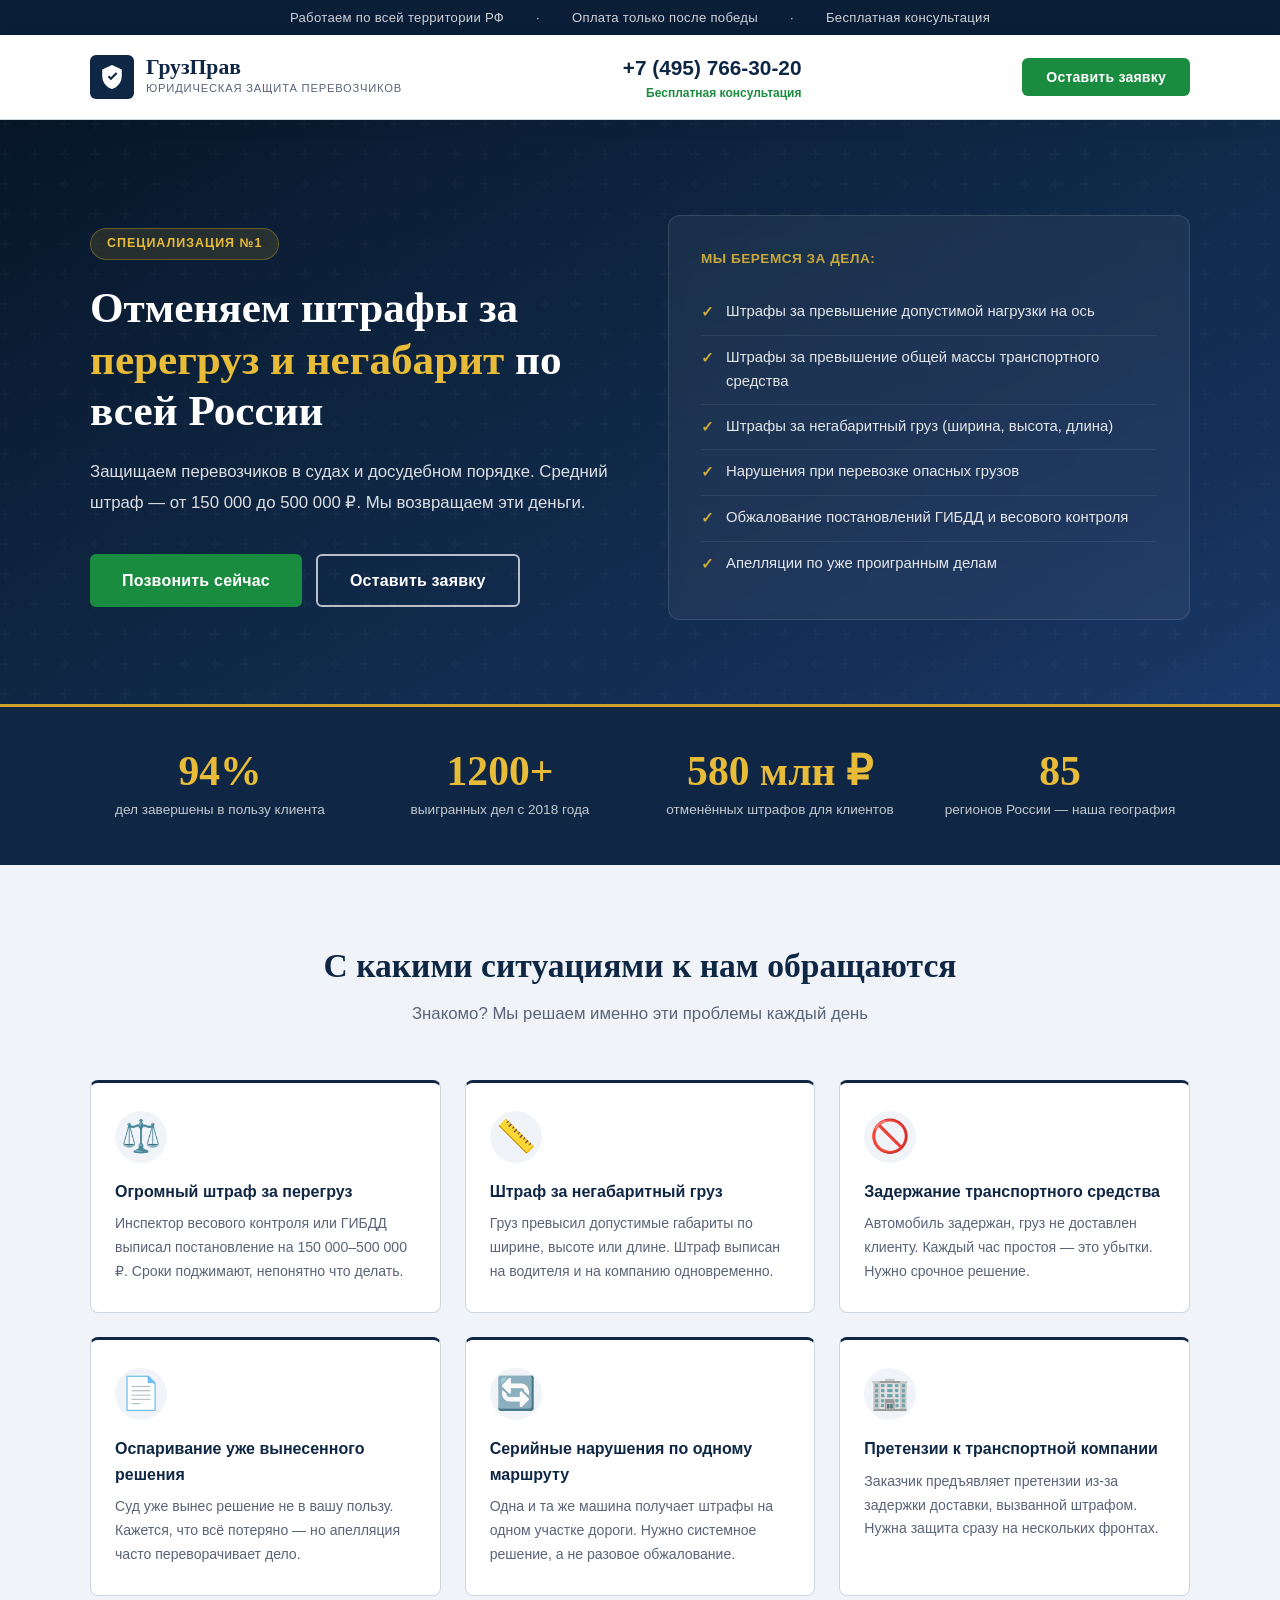
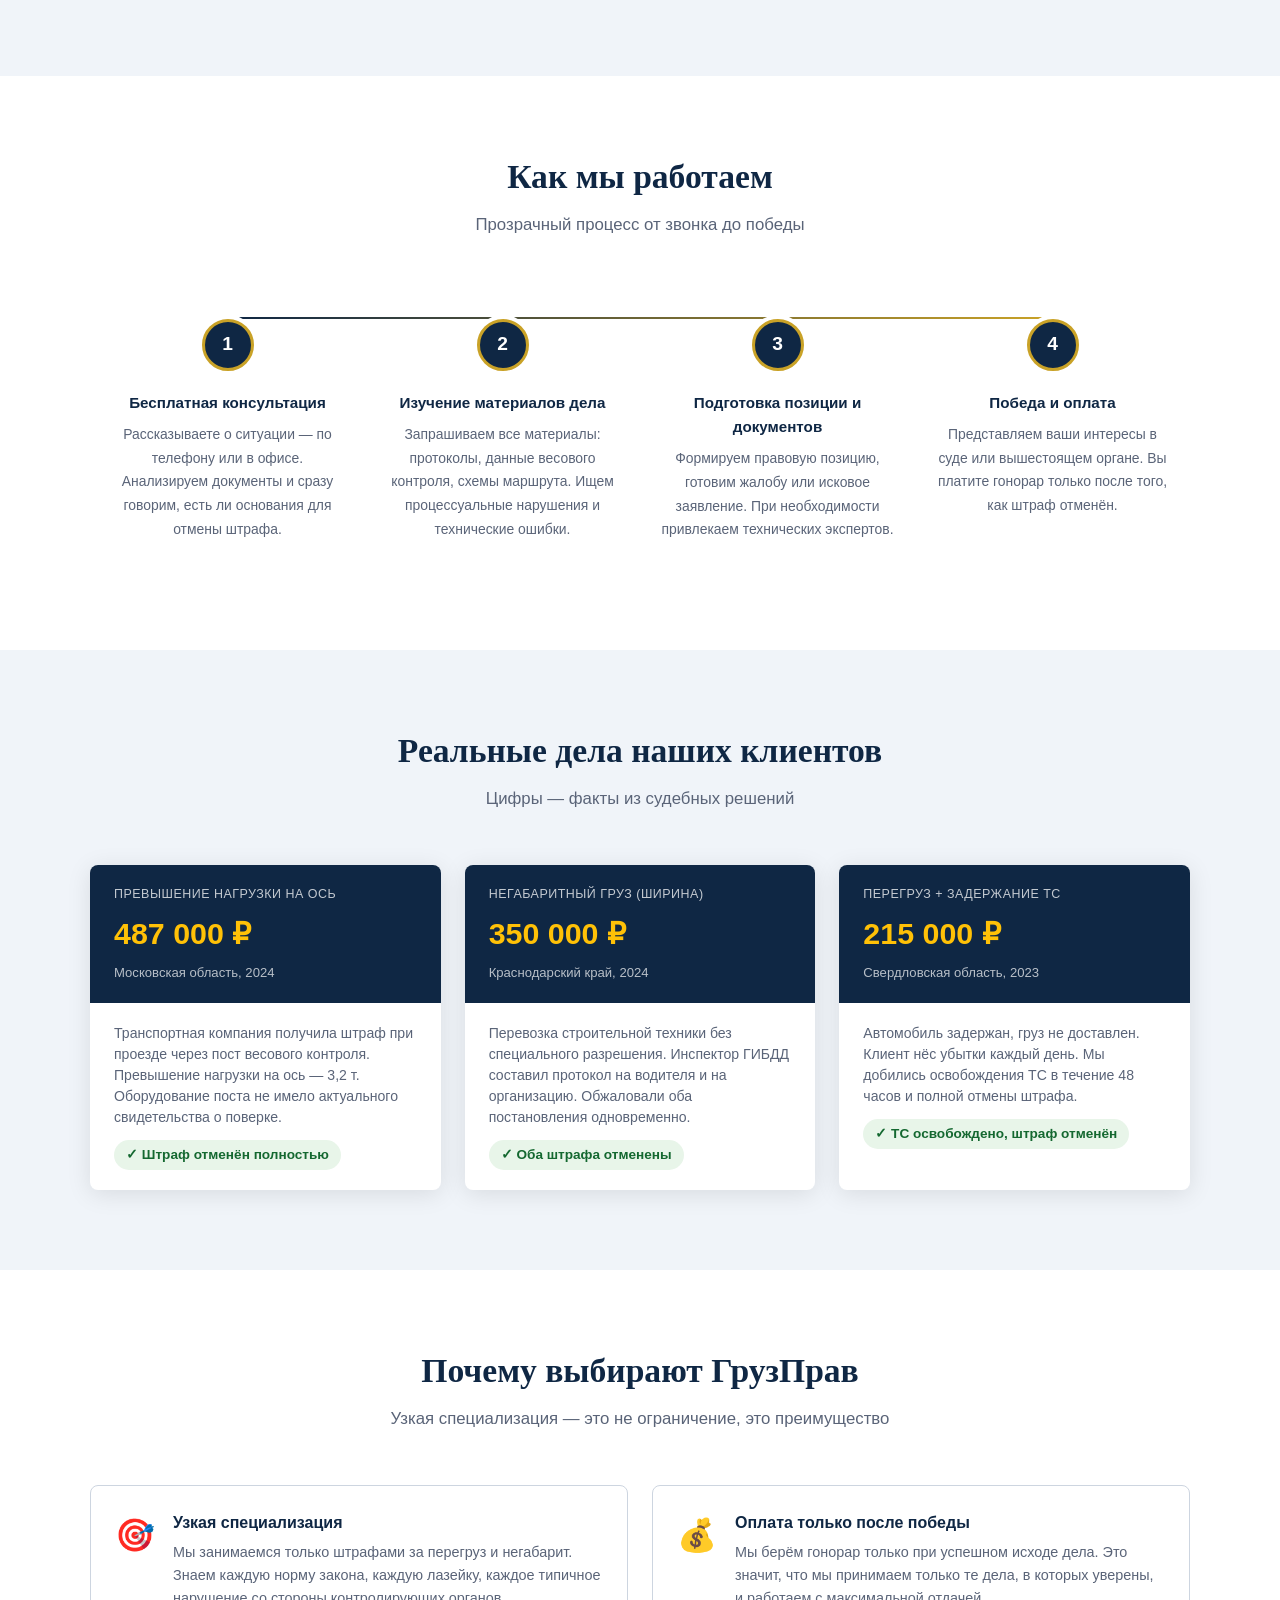
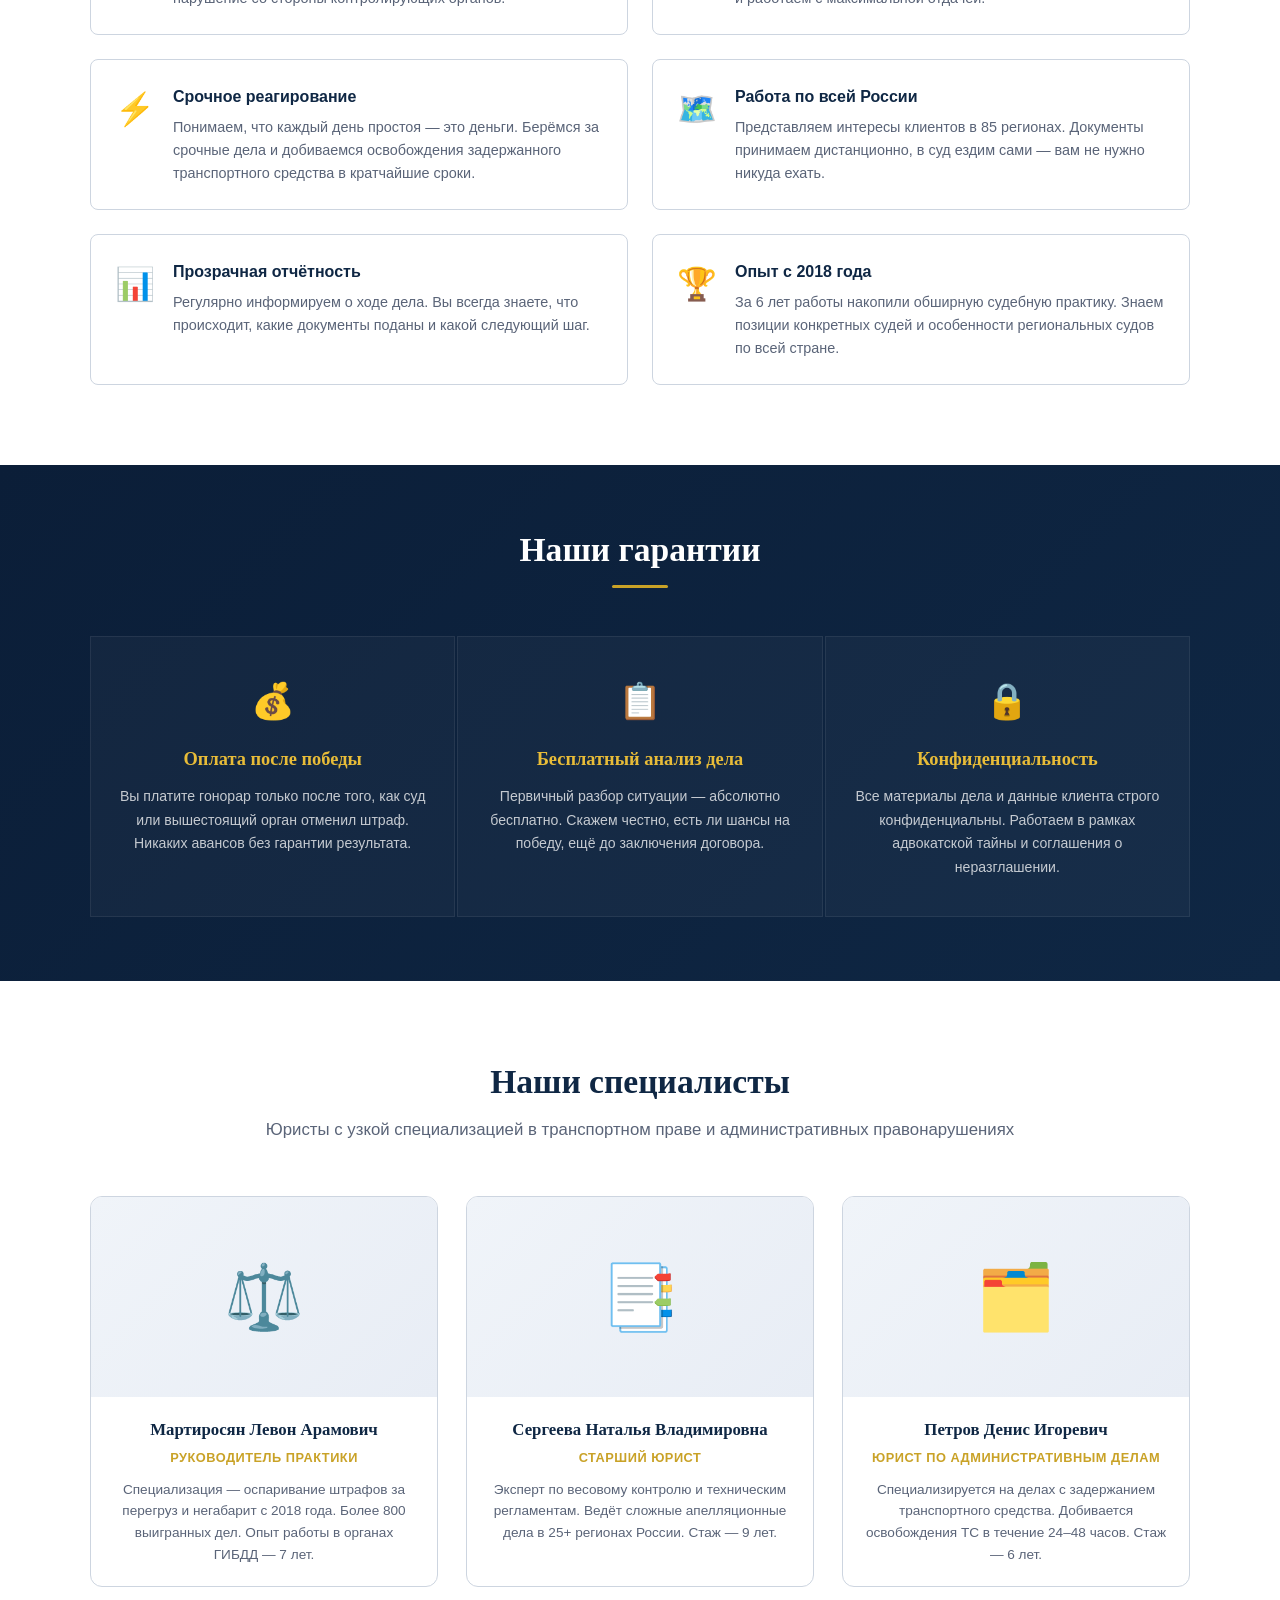
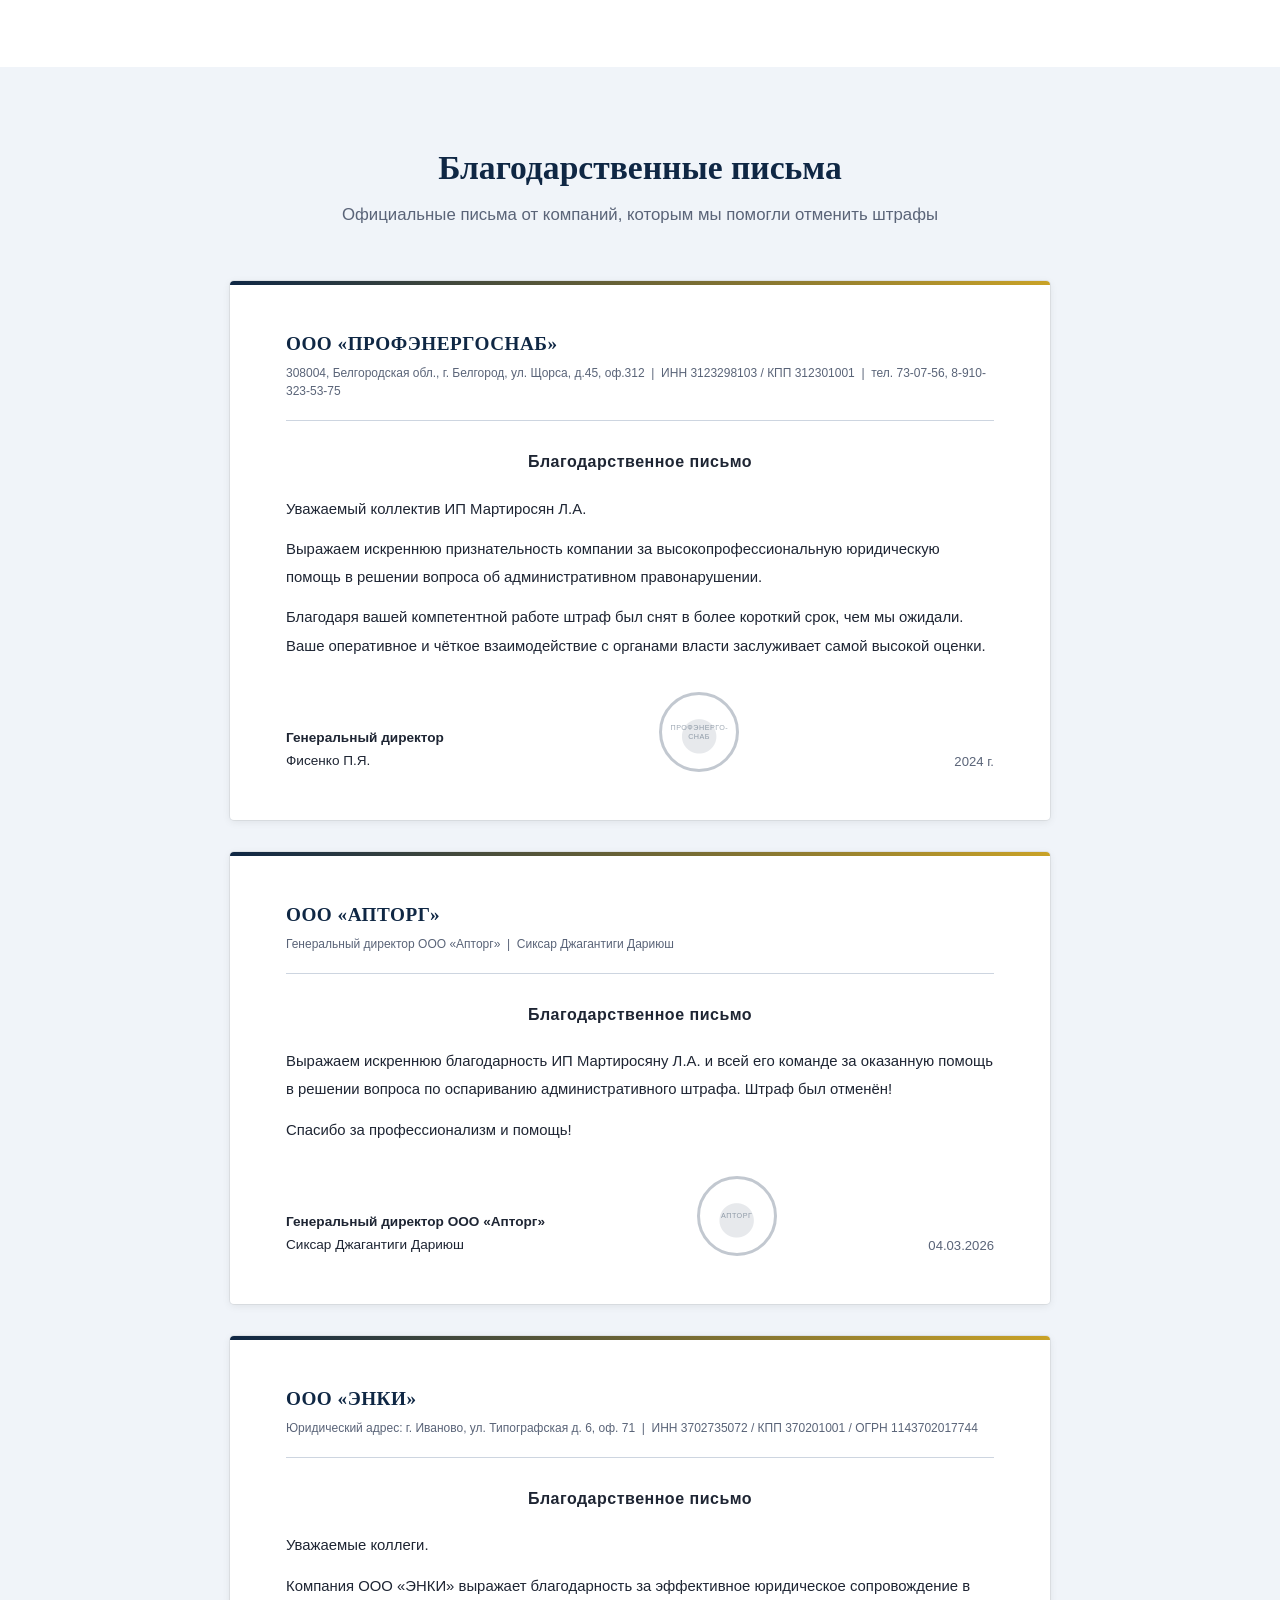
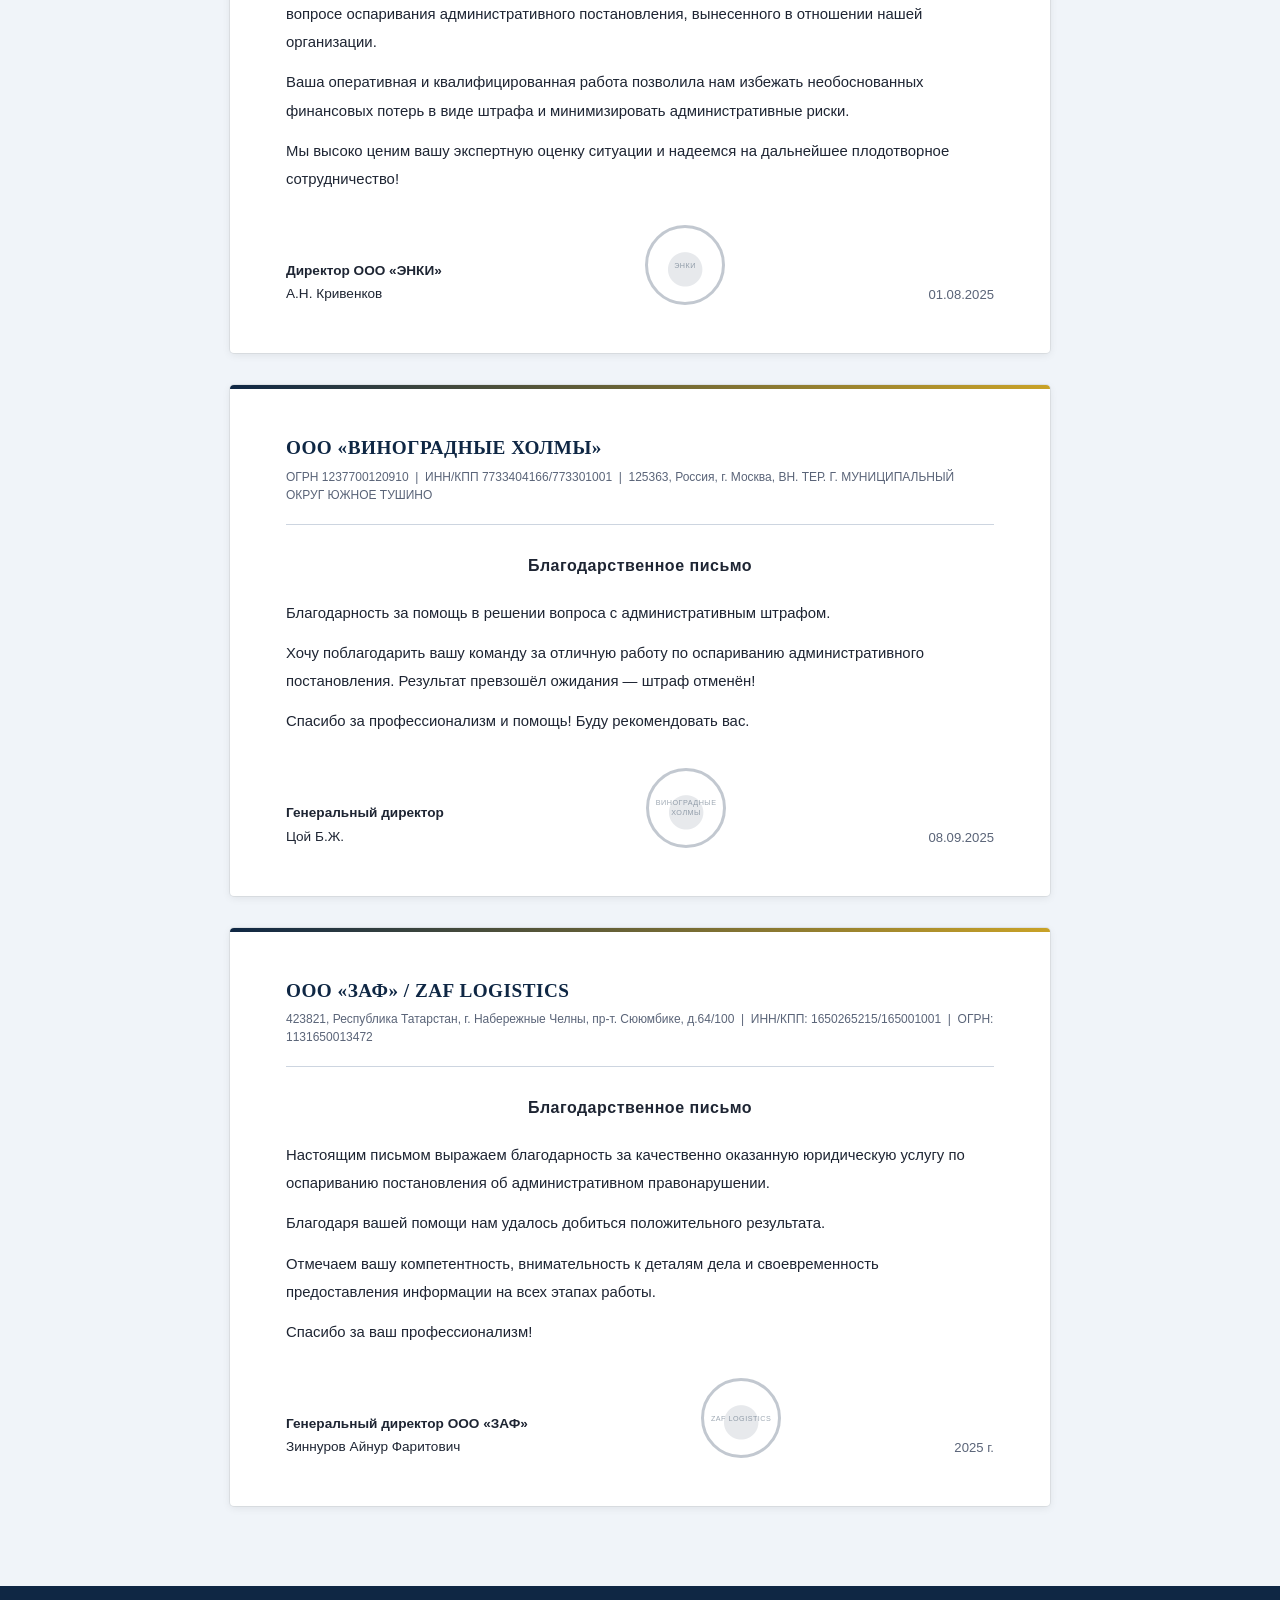
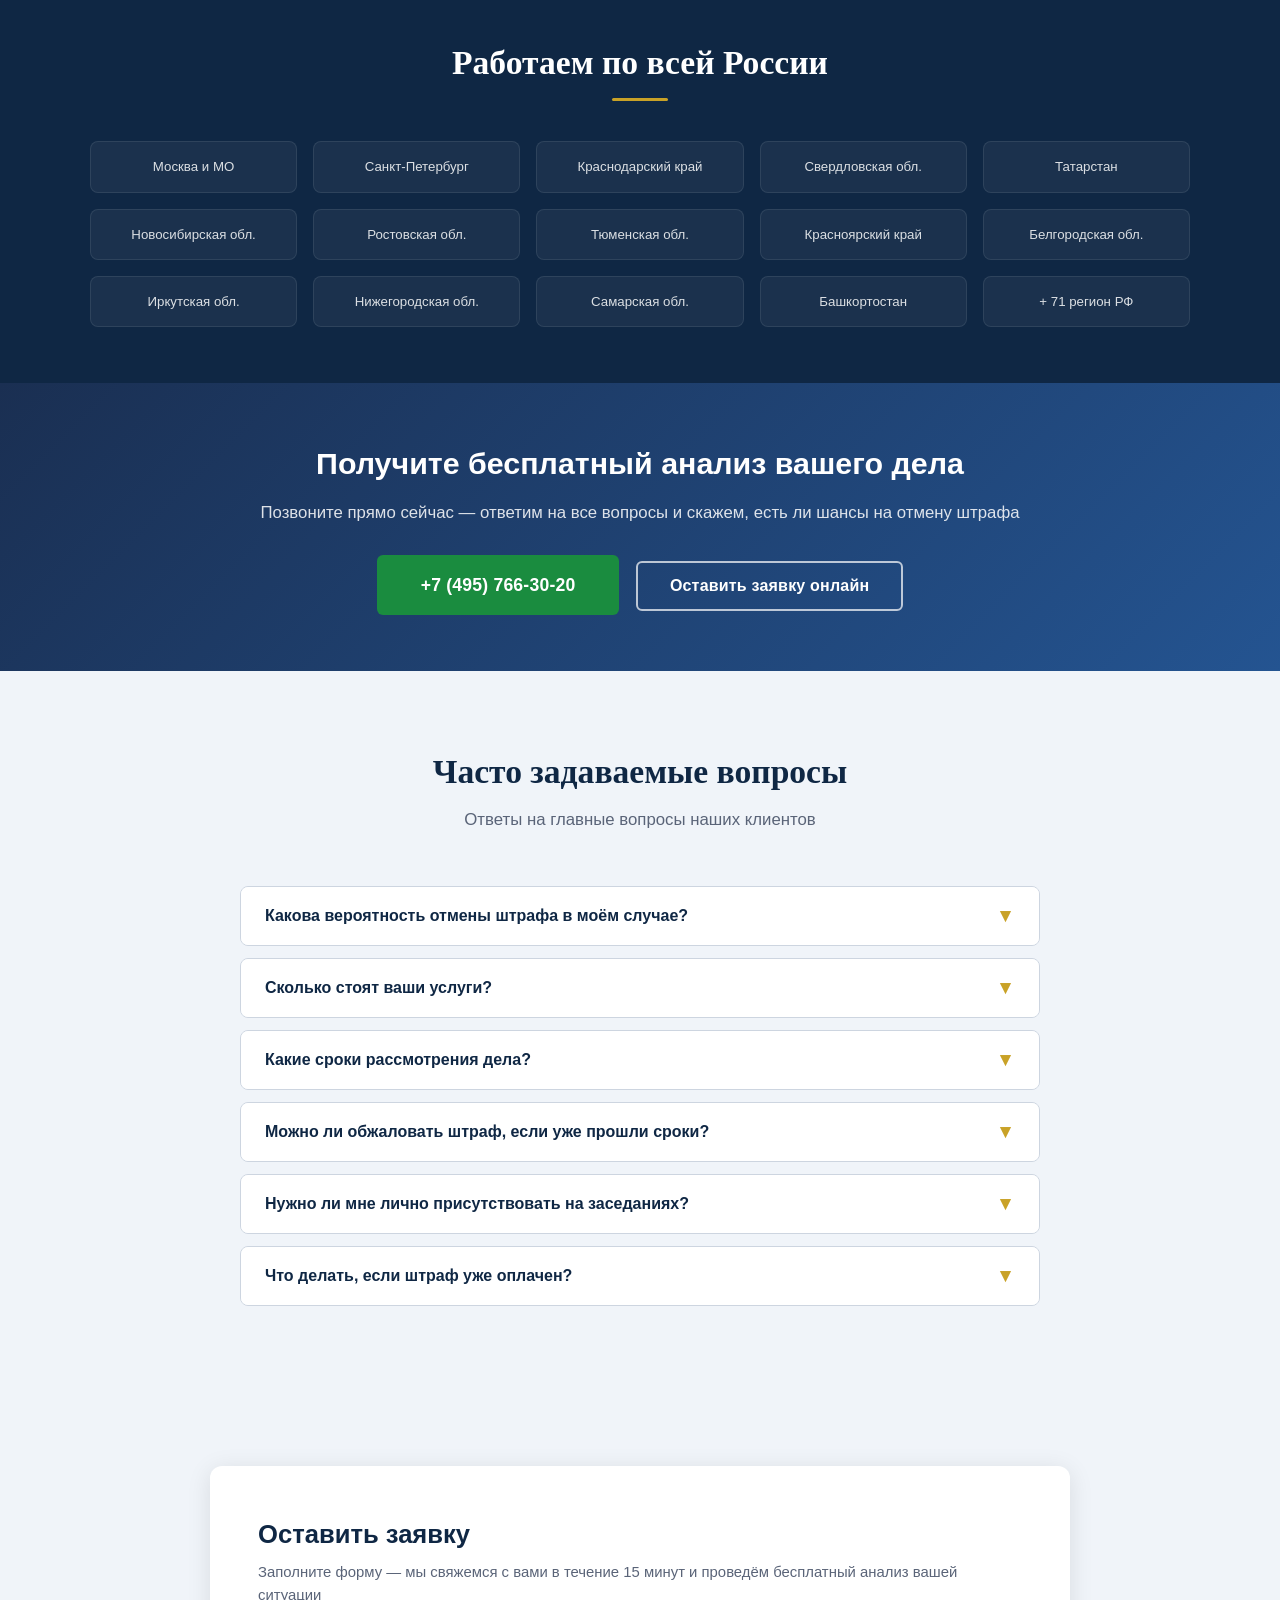
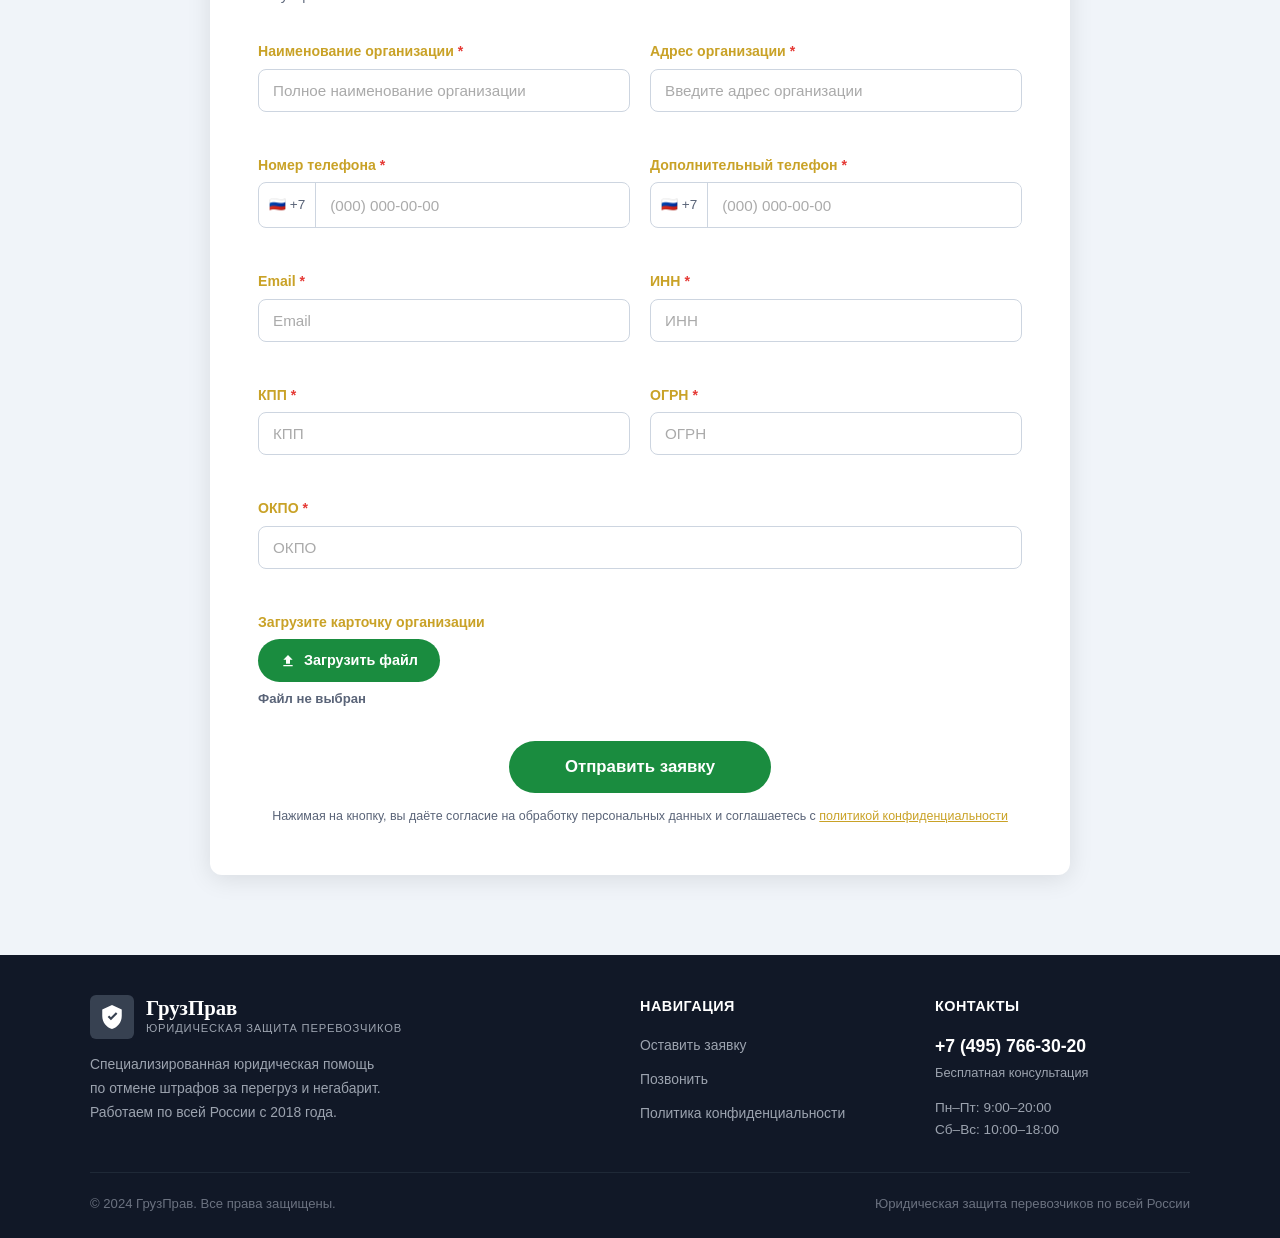
==== commit 31917682: "Upgrade landing design + add letters/team/guarantee/regions sections - Premium design: Playfair Disp" ====
--- a/landing/preview.html
+++ b/landing/preview.html
@@ -6,97 +6,115 @@
   <meta name="description" content="Отменяем штрафы за перегруз и негабарит по всей России. Юридическая помощь перевозчикам. Работаем на результат." />
   <title>ГрузПрав — Отмена штрафов за перегруз и негабарит</title>
   <style>
+/* ===== GOOGLE FONTS ===== */
+
+
 /* ===== RESET & BASE ===== */
 *, *::before, *::after { box-sizing: border-box; margin: 0; padding: 0; }
 html { scroll-behavior: smooth; }
-body { font-family: 'Segoe UI', Arial, sans-serif; color: #1a1a2e; background: #fff; font-size: 16px; line-height: 1.6; }
+body { font-family: 'Inter', 'Segoe UI', Arial, sans-serif; color: #1a1a2e; background: #fff; font-size: 16px; line-height: 1.6; }
 a { color: inherit; text-decoration: none; }
 img { max-width: 100%; display: block; }
 ul { list-style: none; }
 
 /* ===== VARIABLES ===== */
 :root {
-  --blue:   #1c3f6e;
-  --blue2:  #245491;
-  --green:  #28a745;
-  --green2: #1e8035;
-  --gold:   #e8900a;
-  --light:  #f4f7fb;
-  --border: #d6dde8;
-  --text:   #333;
-  --muted:  #666;
+  --blue:   #0f2744;
+  --blue2:  #1a3d6b;
+  --blue3:  #2356a0;
+  --green:  #1a8c3f;
+  --green2: #146830;
+  --gold:   #c9a227;
+  --gold2:  #e8bc38;
+  --light:  #f0f4f9;
+  --light2: #e8edf5;
+  --border: #cdd5e0;
+  --text:   #1e2533;
+  --muted:  #5a6478;
   --radius: 8px;
+  --radius2: 12px;
   --shadow: 0 4px 24px rgba(0,0,0,0.10);
+  --shadow2: 0 8px 40px rgba(15,39,68,0.13);
 }
 
 /* ===== UTILITY ===== */
 .container { max-width: 1140px; margin: 0 auto; padding: 0 20px; }
-.section    { padding: 72px 0; }
+.section    { padding: 80px 0; }
 .section--gray { background: var(--light); }
-.section-title { font-size: 2rem; font-weight: 700; color: var(--blue); margin-bottom: 12px; text-align: center; }
-.section-sub   { text-align: center; color: var(--muted); font-size: 1.05rem; margin-bottom: 48px; }
-.btn { display: inline-block; padding: 14px 32px; border-radius: 50px; font-size: 1rem; font-weight: 600; cursor: pointer; border: none; transition: background .2s, transform .15s; text-align: center; }
-.btn:hover { transform: translateY(-2px); }
+.section--dark { background: var(--blue); }
+.section-title { font-family: 'Playfair Display', Georgia, serif; font-size: 2.1rem; font-weight: 700; color: var(--blue); margin-bottom: 14px; text-align: center; line-height: 1.25; }
+.section-title--light { color: #fff; }
+.section-sub   { text-align: center; color: var(--muted); font-size: 1.05rem; margin-bottom: 52px; }
+.section-sub--light { color: rgba(255,255,255,0.7); }
+.gold-line { display: block; width: 56px; height: 3px; background: var(--gold); margin: 14px auto 0; border-radius: 2px; }
+.btn { display: inline-block; padding: 14px 32px; border-radius: 6px; font-size: 1rem; font-weight: 600; cursor: pointer; border: none; transition: background .2s, transform .15s, box-shadow .2s; text-align: center; letter-spacing: 0.2px; }
+.btn:hover { transform: translateY(-2px); box-shadow: 0 6px 20px rgba(0,0,0,0.18); }
 .btn--green  { background: var(--green); color: #fff; }
 .btn--green:hover { background: var(--green2); }
-.btn--outline { background: transparent; color: #fff; border: 2px solid #fff; }
-.btn--outline:hover { background: rgba(255,255,255,0.15); }
-.btn--gold  { background: var(--gold); color: #fff; }
-.btn--gold:hover { background: #c97a08; }
+.btn--outline { background: transparent; color: #fff; border: 2px solid rgba(255,255,255,0.7); }
+.btn--outline:hover { background: rgba(255,255,255,0.12); border-color: #fff; }
+.btn--gold  { background: linear-gradient(135deg, var(--gold), var(--gold2)); color: #fff; }
+.btn--gold:hover { background: linear-gradient(135deg, #b8901e, var(--gold)); }
 
 /* ===== TOPBAR ===== */
-.topbar { background: var(--blue); color: #fff; font-size: 0.85rem; padding: 6px 0; text-align: center; }
-.topbar span { opacity: 0.85; margin: 0 12px; }
+.topbar { background: #0b1e38; color: #fff; font-size: 0.82rem; padding: 7px 0; text-align: center; letter-spacing: 0.3px; }
+.topbar span { opacity: 0.8; margin: 0 14px; }
+.topbar strong { color: var(--gold2); opacity: 1; }
 
 /* ===== HEADER ===== */
-.header { background: #fff; box-shadow: 0 2px 12px rgba(0,0,0,0.08); position: sticky; top: 0; z-index: 100; }
-.header__inner { display: flex; align-items: center; justify-content: space-between; padding: 14px 0; gap: 20px; }
-.logo { display: flex; align-items: center; gap: 10px; }
-.logo__icon { width: 42px; height: 42px; background: var(--blue); border-radius: 8px; display: flex; align-items: center; justify-content: center; }
+.header { background: #fff; box-shadow: 0 1px 0 var(--border), 0 4px 20px rgba(0,0,0,0.06); position: sticky; top: 0; z-index: 100; }
+.header__inner { display: flex; align-items: center; justify-content: space-between; padding: 16px 0; gap: 20px; }
+.logo { display: flex; align-items: center; gap: 12px; }
+.logo__icon { width: 44px; height: 44px; background: var(--blue); border-radius: 6px; display: flex; align-items: center; justify-content: center; flex-shrink: 0; }
 .logo__icon svg { fill: #fff; width: 26px; height: 26px; }
 .logo__text { display: flex; flex-direction: column; }
-.logo__name { font-size: 1.25rem; font-weight: 800; color: var(--blue); line-height: 1.1; }
-.logo__tagline { font-size: 0.72rem; color: var(--muted); text-transform: uppercase; letter-spacing: 0.5px; }
+.logo__name { font-family: 'Playfair Display', Georgia, serif; font-size: 1.35rem; font-weight: 700; color: var(--blue); line-height: 1.1; }
+.logo__tagline { font-size: 0.7rem; color: var(--muted); text-transform: uppercase; letter-spacing: 0.8px; }
 .header__phone { display: flex; flex-direction: column; align-items: flex-end; }
-.header__phone a { font-size: 1.3rem; font-weight: 700; color: var(--blue); }
-.header__phone span { font-size: 0.78rem; color: var(--muted); }
+.header__phone a { font-size: 1.3rem; font-weight: 700; color: var(--blue); transition: color .15s; }
+.header__phone a:hover { color: var(--blue3); }
+.header__phone span { font-size: 0.75rem; color: var(--green); font-weight: 600; }
 .header__cta { display: flex; gap: 10px; align-items: center; }
-.btn--callback { background: var(--green); color: #fff; padding: 10px 22px; font-size: 0.9rem; }
+.btn--callback { background: var(--green); color: #fff; padding: 11px 24px; font-size: 0.88rem; border-radius: 6px; }
+.btn--callback:hover { background: var(--green2); }
 
 /* ===== HERO ===== */
-.hero { background: linear-gradient(135deg, #1a2f52 0%, #1c3f6e 55%, #245491 100%); color: #fff; padding: 80px 0 72px; }
-.hero__inner { display: grid; grid-template-columns: 1fr 1fr; gap: 48px; align-items: center; }
-.hero__badge { display: inline-block; background: var(--gold); color: #fff; font-size: 0.8rem; font-weight: 600; padding: 4px 14px; border-radius: 50px; margin-bottom: 18px; text-transform: uppercase; letter-spacing: 0.5px; }
-.hero__title { font-size: 2.5rem; font-weight: 800; line-height: 1.2; margin-bottom: 18px; }
-.hero__title span { color: #ffc107; }
-.hero__subtitle { font-size: 1.1rem; opacity: 0.9; margin-bottom: 32px; line-height: 1.7; }
+.hero { background: linear-gradient(150deg, #071628 0%, #0f2744 45%, #162f58 80%, #1a3a6a 100%); color: #fff; padding: 96px 0 84px; position: relative; overflow: hidden; }
+.hero::before { content: ''; position: absolute; top: 0; left: 0; right: 0; bottom: 0; background: url("data:image/svg+xml,%3Csvg width='60' height='60' viewBox='0 0 60 60' xmlns='http://www.w3.org/2000/svg'%3E%3Cg fill='none' fill-rule='evenodd'%3E%3Cg fill='%23ffffff' fill-opacity='0.02'%3E%3Cpath d='M36 34v-4h-2v4h-4v2h4v4h2v-4h4v-2h-4zm0-30V0h-2v4h-4v2h4v4h2V6h4V4h-4zM6 34v-4H4v4H0v2h4v4h2v-4h4v-2H6zM6 4V0H4v4H0v2h4v4h2V6h4V4H6z'/%3E%3C/g%3E%3C/g%3E%3C/svg%3E"); pointer-events: none; }
+.hero__inner { display: grid; grid-template-columns: 1fr 1fr; gap: 56px; align-items: center; position: relative; }
+.hero__badge { display: inline-flex; align-items: center; gap: 6px; background: rgba(201,162,39,0.15); border: 1px solid rgba(201,162,39,0.4); color: var(--gold2); font-size: 0.78rem; font-weight: 600; padding: 5px 16px; border-radius: 50px; margin-bottom: 22px; text-transform: uppercase; letter-spacing: 1px; }
+.hero__title { font-family: 'Playfair Display', Georgia, serif; font-size: 2.7rem; font-weight: 700; line-height: 1.2; margin-bottom: 20px; }
+.hero__title span { color: var(--gold2); }
+.hero__subtitle { font-size: 1.05rem; opacity: 0.85; margin-bottom: 36px; line-height: 1.8; }
 .hero__btns { display: flex; gap: 14px; flex-wrap: wrap; }
-.hero__card { background: rgba(255,255,255,0.07); border: 1px solid rgba(255,255,255,0.15); border-radius: 16px; padding: 32px; backdrop-filter: blur(6px); }
-.hero__card-title { font-size: 1.1rem; font-weight: 600; margin-bottom: 20px; opacity: 0.9; }
-.hero__checklist li { padding: 8px 0; border-bottom: 1px solid rgba(255,255,255,0.1); display: flex; align-items: flex-start; gap: 10px; font-size: 0.95rem; opacity: 0.9; }
+.hero__card { background: rgba(255,255,255,0.05); border: 1px solid rgba(255,255,255,0.12); border-radius: 12px; padding: 32px; backdrop-filter: blur(8px); }
+.hero__card-title { font-size: 1rem; font-weight: 600; margin-bottom: 20px; opacity: 0.85; color: var(--gold2); text-transform: uppercase; letter-spacing: 0.5px; font-size: 0.85rem; }
+.hero__checklist li { padding: 10px 0; border-bottom: 1px solid rgba(255,255,255,0.08); display: flex; align-items: flex-start; gap: 12px; font-size: 0.93rem; opacity: 0.88; }
 .hero__checklist li:last-child { border-bottom: none; }
-.hero__checklist li::before { content: '✓'; color: #4cdd72; font-weight: 700; flex-shrink: 0; margin-top: 1px; }
+.hero__checklist li::before { content: '✓'; color: var(--gold2); font-weight: 700; flex-shrink: 0; margin-top: 1px; }
 
 /* ===== STATS ===== */
-.stats { background: var(--blue); color: #fff; padding: 40px 0; }
+.stats { background: var(--blue); color: #fff; padding: 44px 0; border-top: 3px solid var(--gold); }
 .stats__grid { display: grid; grid-template-columns: repeat(4, 1fr); gap: 20px; text-align: center; }
-.stats__num  { font-size: 2.4rem; font-weight: 800; color: #ffc107; line-height: 1; }
-.stats__label { font-size: 0.88rem; opacity: 0.8; margin-top: 6px; line-height: 1.4; }
+.stats__num  { font-family: 'Playfair Display', Georgia, serif; font-size: 2.6rem; font-weight: 700; color: var(--gold2); line-height: 1; }
+.stats__label { font-size: 0.85rem; opacity: 0.75; margin-top: 8px; line-height: 1.5; }
+.stats__divider { width: 1px; background: rgba(255,255,255,0.1); }
 
 /* ===== PROBLEMS ===== */
 .problems__grid { display: grid; grid-template-columns: repeat(3, 1fr); gap: 24px; }
-.problem-card { background: #fff; border: 1px solid var(--border); border-radius: var(--radius); padding: 28px 24px; transition: box-shadow .2s; }
-.problem-card:hover { box-shadow: var(--shadow); }
-.problem-card__icon { font-size: 2.2rem; margin-bottom: 14px; }
+.problem-card { background: #fff; border: 1px solid var(--border); border-top: 3px solid var(--blue); border-radius: var(--radius); padding: 28px 24px; transition: box-shadow .2s, transform .2s; }
+.problem-card:hover { box-shadow: var(--shadow2); transform: translateY(-3px); }
+.problem-card__icon { font-size: 2rem; margin-bottom: 16px; width: 52px; height: 52px; background: var(--light); border-radius: 50%; display: flex; align-items: center; justify-content: center; }
 .problem-card__title { font-size: 1rem; font-weight: 700; color: var(--blue); margin-bottom: 8px; }
-.problem-card__text  { font-size: 0.9rem; color: var(--muted); line-height: 1.6; }
+.problem-card__text  { font-size: 0.88rem; color: var(--muted); line-height: 1.7; }
 
 /* ===== HOW WE WORK ===== */
-.steps { counter-reset: step; display: grid; grid-template-columns: repeat(4, 1fr); gap: 24px; }
-.step { text-align: center; padding: 28px 20px; }
-.step__num { width: 52px; height: 52px; border-radius: 50%; background: var(--blue); color: #fff; font-size: 1.3rem; font-weight: 800; display: flex; align-items: center; justify-content: center; margin: 0 auto 16px; }
+.steps { display: grid; grid-template-columns: repeat(4, 1fr); gap: 0; position: relative; }
+.steps::before { content: ''; position: absolute; top: 26px; left: 13%; right: 13%; height: 2px; background: linear-gradient(90deg, var(--blue) 0%, var(--gold) 100%); z-index: 0; }
+.step { text-align: center; padding: 28px 20px; position: relative; z-index: 1; }
+.step__num { width: 52px; height: 52px; border-radius: 50%; background: var(--blue); color: #fff; font-size: 1.2rem; font-weight: 700; display: flex; align-items: center; justify-content: center; margin: 0 auto 20px; border: 3px solid var(--gold); box-shadow: 0 0 0 4px #fff; }
 .step__title { font-size: 0.95rem; font-weight: 700; color: var(--blue); margin-bottom: 8px; }
-.step__text  { font-size: 0.88rem; color: var(--muted); line-height: 1.6; }
+.step__text  { font-size: 0.87rem; color: var(--muted); line-height: 1.7; }
 
 /* ===== CASES ===== */
 .cases__grid { display: grid; grid-template-columns: repeat(3, 1fr); gap: 24px; }
@@ -185,6 +203,49 @@
 .footer__phone span { font-size: 0.8rem; color: #9ca3af; display: block; margin-top: 2px; }
 .footer__bottom { border-top: 1px solid #1f2937; padding-top: 20px; display: flex; justify-content: space-between; align-items: center; font-size: 0.82rem; color: #6b7280; flex-wrap: wrap; gap: 10px; }
 
+/* ===== GUARANTEE BAND ===== */
+.guarantee { background: linear-gradient(135deg, #0b1e38 0%, #0f2744 100%); color: #fff; padding: 64px 0; }
+.guarantee__grid { display: grid; grid-template-columns: repeat(3, 1fr); gap: 2px; }
+.guarantee__item { text-align: center; padding: 36px 28px; background: rgba(255,255,255,0.03); border: 1px solid rgba(255,255,255,0.07); transition: background .2s; }
+.guarantee__item:hover { background: rgba(255,255,255,0.06); }
+.guarantee__icon { font-size: 2.2rem; margin-bottom: 16px; }
+.guarantee__title { font-family: 'Playfair Display', Georgia, serif; font-size: 1.15rem; font-weight: 700; color: var(--gold2); margin-bottom: 10px; }
+.guarantee__text { font-size: 0.88rem; opacity: 0.75; line-height: 1.7; }
+
+/* ===== TEAM ===== */
+.team__grid { display: grid; grid-template-columns: repeat(3, 1fr); gap: 28px; }
+.team-card { background: #fff; border: 1px solid var(--border); border-radius: var(--radius2); overflow: hidden; text-align: center; transition: box-shadow .2s; }
+.team-card:hover { box-shadow: var(--shadow2); }
+.team-card__photo { height: 200px; background: linear-gradient(135deg, var(--light) 0%, var(--light2) 100%); display: flex; align-items: center; justify-content: center; font-size: 4rem; }
+.team-card__body { padding: 20px; }
+.team-card__name { font-family: 'Playfair Display', Georgia, serif; font-size: 1.05rem; font-weight: 700; color: var(--blue); margin-bottom: 4px; }
+.team-card__role { font-size: 0.8rem; color: var(--gold); font-weight: 600; text-transform: uppercase; letter-spacing: 0.5px; margin-bottom: 10px; }
+.team-card__exp { font-size: 0.85rem; color: var(--muted); line-height: 1.6; }
+
+/* ===== LETTERS (БЛАГОДАРСТВЕННЫЕ ПИСЬМА) ===== */
+.letters { background: var(--light); }
+.letters__list { max-width: 820px; margin: 0 auto; display: flex; flex-direction: column; gap: 32px; }
+.letter-doc { background: #fff; border-radius: 4px; box-shadow: 0 2px 8px rgba(0,0,0,0.08), 0 0 0 1px rgba(0,0,0,0.06); padding: 48px 56px; position: relative; overflow: hidden; }
+.letter-doc::before { content: ''; position: absolute; top: 0; left: 0; right: 0; height: 4px; background: linear-gradient(90deg, var(--blue) 0%, var(--gold) 100%); }
+.letter-doc__company { font-family: 'Playfair Display', Georgia, serif; font-size: 1.2rem; font-weight: 700; color: var(--blue); margin-bottom: 4px; text-transform: uppercase; letter-spacing: 0.5px; }
+.letter-doc__requisites { font-size: 0.75rem; color: var(--muted); margin-bottom: 28px; line-height: 1.5; padding-bottom: 20px; border-bottom: 1px solid var(--border); }
+.letter-doc__heading { text-align: center; font-size: 1rem; font-weight: 700; color: var(--text); margin-bottom: 20px; letter-spacing: 0.5px; }
+.letter-doc__body { font-size: 0.93rem; color: var(--text); line-height: 1.9; margin-bottom: 32px; }
+.letter-doc__body p { margin-bottom: 12px; }
+.letter-doc__footer { display: flex; justify-content: space-between; align-items: flex-end; gap: 20px; }
+.letter-doc__signatory { font-size: 0.85rem; color: var(--text); line-height: 1.7; }
+.letter-doc__signatory strong { display: block; }
+.letter-doc__stamp { width: 80px; height: 80px; border-radius: 50%; border: 3px solid rgba(15,39,68,0.25); display: flex; align-items: center; justify-content: center; flex-shrink: 0; position: relative; }
+.letter-doc__stamp::before { content: '●'; color: rgba(15,39,68,0.1); font-size: 5rem; position: absolute; }
+.letter-doc__stamp-text { font-size: 0.45rem; color: rgba(15,39,68,0.4); text-align: center; text-transform: uppercase; letter-spacing: 0.5px; line-height: 1.3; position: relative; z-index: 1; padding: 4px; }
+.letter-doc__date { font-size: 0.82rem; color: var(--muted); text-align: right; }
+
+/* ===== REGIONS ===== */
+.regions { background: var(--blue); color: #fff; padding: 56px 0; }
+.regions__grid { display: grid; grid-template-columns: repeat(5, 1fr); gap: 16px; margin-top: 40px; }
+.region-item { background: rgba(255,255,255,0.06); border: 1px solid rgba(255,255,255,0.1); border-radius: var(--radius); padding: 14px 12px; text-align: center; font-size: 0.83rem; opacity: 0.85; transition: background .2s; }
+.region-item:hover { background: rgba(255,255,255,0.1); }
+
 /* ===== RESPONSIVE ===== */
 @media (max-width: 900px) {
   .hero__inner     { grid-template-columns: 1fr; }
@@ -466,6 +527,207 @@
           <div class="why-item__text">За 6 лет работы накопили обширную судебную практику. Знаем позиции конкретных судей и особенности региональных судов по всей стране.</div>
         </div>
       </div>
+    </div>
+  </div>
+</section>
+
+<!-- GUARANTEE -->
+<section class="guarantee">
+  <div class="container">
+    <h2 class="section-title section-title--light" style="margin-bottom:8px;">Наши гарантии</h2>
+    <span class="gold-line" style="margin-bottom:48px;display:block;"></span>
+    <div class="guarantee__grid">
+      <div class="guarantee__item">
+        <div class="guarantee__icon">💰</div>
+        <div class="guarantee__title">Оплата после победы</div>
+        <div class="guarantee__text">Вы платите гонорар только после того, как суд или вышестоящий орган отменил штраф. Никаких авансов без гарантии результата.</div>
+      </div>
+      <div class="guarantee__item">
+        <div class="guarantee__icon">📋</div>
+        <div class="guarantee__title">Бесплатный анализ дела</div>
+        <div class="guarantee__text">Первичный разбор ситуации — абсолютно бесплатно. Скажем честно, есть ли шансы на победу, ещё до заключения договора.</div>
+      </div>
+      <div class="guarantee__item">
+        <div class="guarantee__icon">🔒</div>
+        <div class="guarantee__title">Конфиденциальность</div>
+        <div class="guarantee__text">Все материалы дела и данные клиента строго конфиденциальны. Работаем в рамках адвокатской тайны и соглашения о неразглашении.</div>
+      </div>
+    </div>
+  </div>
+</section>
+
+<!-- TEAM -->
+<section class="section">
+  <div class="container">
+    <h2 class="section-title">Наши специалисты</h2>
+    <p class="section-sub">Юристы с узкой специализацией в транспортном праве и административных правонарушениях</p>
+    <div class="team__grid">
+      <div class="team-card">
+        <div class="team-card__photo">⚖️</div>
+        <div class="team-card__body">
+          <div class="team-card__name">Мартиросян Левон Арамович</div>
+          <div class="team-card__role">Руководитель практики</div>
+          <div class="team-card__exp">Специализация — оспаривание штрафов за перегруз и негабарит с 2018 года. Более 800 выигранных дел. Опыт работы в органах ГИБДД — 7 лет.</div>
+        </div>
+      </div>
+      <div class="team-card">
+        <div class="team-card__photo">📑</div>
+        <div class="team-card__body">
+          <div class="team-card__name">Сергеева Наталья Владимировна</div>
+          <div class="team-card__role">Старший юрист</div>
+          <div class="team-card__exp">Эксперт по весовому контролю и техническим регламентам. Ведёт сложные апелляционные дела в 25+ регионах России. Стаж — 9 лет.</div>
+        </div>
+      </div>
+      <div class="team-card">
+        <div class="team-card__photo">🗂️</div>
+        <div class="team-card__body">
+          <div class="team-card__name">Петров Денис Игоревич</div>
+          <div class="team-card__role">Юрист по административным делам</div>
+          <div class="team-card__exp">Специализируется на делах с задержанием транспортного средства. Добивается освобождения ТС в течение 24–48 часов. Стаж — 6 лет.</div>
+        </div>
+      </div>
+    </div>
+  </div>
+</section>
+
+<!-- LETTERS -->
+<section class="section letters" id="letters">
+  <div class="container">
+    <h2 class="section-title">Благодарственные письма</h2>
+    <p class="section-sub">Официальные письма от компаний, которым мы помогли отменить штрафы</p>
+    <div class="letters__list">
+
+      <div class="letter-doc">
+        <div class="letter-doc__company">ООО «Профэнергоснаб»</div>
+        <div class="letter-doc__requisites">308004, Белгородская обл., г. Белгород, ул. Щорса, д.45, оф.312 &nbsp;|&nbsp; ИНН 3123298103 / КПП 312301001 &nbsp;|&nbsp; тел. 73-07-56, 8-910-323-53-75</div>
+        <div class="letter-doc__heading">Благодарственное письмо</div>
+        <div class="letter-doc__body">
+          <p>Уважаемый коллектив ИП Мартиросян Л.А.</p>
+          <p>Выражаем искреннюю признательность компании за высокопрофессиональную юридическую помощь в решении вопроса об административном правонарушении.</p>
+          <p>Благодаря вашей компетентной работе штраф был снят в более короткий срок, чем мы ожидали. Ваше оперативное и чёткое взаимодействие с органами власти заслуживает самой высокой оценки.</p>
+        </div>
+        <div class="letter-doc__footer">
+          <div class="letter-doc__signatory">
+            <strong>Генеральный директор</strong>
+            Фисенко П.Я.
+          </div>
+          <div class="letter-doc__stamp">
+            <div class="letter-doc__stamp-text">Профэнерго&shy;снаб</div>
+          </div>
+          <div class="letter-doc__date">2024 г.</div>
+        </div>
+      </div>
+
+      <div class="letter-doc">
+        <div class="letter-doc__company">ООО «АПТОРГ»</div>
+        <div class="letter-doc__requisites">Генеральный директор ООО «Апторг» &nbsp;|&nbsp; Сиксар Джагантиги Дариюш</div>
+        <div class="letter-doc__heading">Благодарственное письмо</div>
+        <div class="letter-doc__body">
+          <p>Выражаем искреннюю благодарность ИП Мартиросяну Л.А. и всей его команде за оказанную помощь в решении вопроса по оспариванию административного штрафа. Штраф был отменён!</p>
+          <p>Спасибо за профессионализм и помощь!</p>
+        </div>
+        <div class="letter-doc__footer">
+          <div class="letter-doc__signatory">
+            <strong>Генеральный директор ООО «Апторг»</strong>
+            Сиксар Джагантиги Дариюш
+          </div>
+          <div class="letter-doc__stamp">
+            <div class="letter-doc__stamp-text">АПТОРГ</div>
+          </div>
+          <div class="letter-doc__date">04.03.2026</div>
+        </div>
+      </div>
+
+      <div class="letter-doc">
+        <div class="letter-doc__company">ООО «ЭНКИ»</div>
+        <div class="letter-doc__requisites">Юридический адрес: г. Иваново, ул. Типографская д. 6, оф. 71 &nbsp;|&nbsp; ИНН 3702735072 / КПП 370201001 / ОГРН 1143702017744</div>
+        <div class="letter-doc__heading">Благодарственное письмо</div>
+        <div class="letter-doc__body">
+          <p>Уважаемые коллеги.</p>
+          <p>Компания ООО «ЭНКИ» выражает благодарность за эффективное юридическое сопровождение в вопросе оспаривания административного постановления, вынесенного в отношении нашей организации.</p>
+          <p>Ваша оперативная и квалифицированная работа позволила нам избежать необоснованных финансовых потерь в виде штрафа и минимизировать административные риски.</p>
+          <p>Мы высоко ценим вашу экспертную оценку ситуации и надеемся на дальнейшее плодотворное сотрудничество!</p>
+        </div>
+        <div class="letter-doc__footer">
+          <div class="letter-doc__signatory">
+            <strong>Директор ООО «ЭНКИ»</strong>
+            А.Н. Кривенков
+          </div>
+          <div class="letter-doc__stamp">
+            <div class="letter-doc__stamp-text">ЭНКИ</div>
+          </div>
+          <div class="letter-doc__date">01.08.2025</div>
+        </div>
+      </div>
+
+      <div class="letter-doc">
+        <div class="letter-doc__company">ООО «Виноградные Холмы»</div>
+        <div class="letter-doc__requisites">ОГРН 1237700120910 &nbsp;|&nbsp; ИНН/КПП 7733404166/773301001 &nbsp;|&nbsp; 125363, Россия, г. Москва, ВН. ТЕР. Г. МУНИЦИПАЛЬНЫЙ ОКРУГ ЮЖНОЕ ТУШИНО</div>
+        <div class="letter-doc__heading">Благодарственное письмо</div>
+        <div class="letter-doc__body">
+          <p>Благодарность за помощь в решении вопроса с административным штрафом.</p>
+          <p>Хочу поблагодарить вашу команду за отличную работу по оспариванию административного постановления. Результат превзошёл ожидания — штраф отменён!</p>
+          <p>Спасибо за профессионализм и помощь! Буду рекомендовать вас.</p>
+        </div>
+        <div class="letter-doc__footer">
+          <div class="letter-doc__signatory">
+            <strong>Генеральный директор</strong>
+            Цой Б.Ж.
+          </div>
+          <div class="letter-doc__stamp">
+            <div class="letter-doc__stamp-text">Виноградные Холмы</div>
+          </div>
+          <div class="letter-doc__date">08.09.2025</div>
+        </div>
+      </div>
+
+      <div class="letter-doc">
+        <div class="letter-doc__company">ООО «ЗАФ» / ZAF Logistics</div>
+        <div class="letter-doc__requisites">423821, Республика Татарстан, г. Набережные Челны, пр-т. Сююмбике, д.64/100 &nbsp;|&nbsp; ИНН/КПП: 1650265215/165001001 &nbsp;|&nbsp; ОГРН: 1131650013472</div>
+        <div class="letter-doc__heading">Благодарственное письмо</div>
+        <div class="letter-doc__body">
+          <p>Настоящим письмом выражаем благодарность за качественно оказанную юридическую услугу по оспариванию постановления об административном правонарушении.</p>
+          <p>Благодаря вашей помощи нам удалось добиться положительного результата.</p>
+          <p>Отмечаем вашу компетентность, внимательность к деталям дела и своевременность предоставления информации на всех этапах работы.</p>
+          <p>Спасибо за ваш профессионализм!</p>
+        </div>
+        <div class="letter-doc__footer">
+          <div class="letter-doc__signatory">
+            <strong>Генеральный директор ООО «ЗАФ»</strong>
+            Зиннуров Айнур Фаритович
+          </div>
+          <div class="letter-doc__stamp">
+            <div class="letter-doc__stamp-text">ZAF Logistics</div>
+          </div>
+          <div class="letter-doc__date">2025 г.</div>
+        </div>
+      </div>
+
+    </div>
+  </div>
+</section>
+
+<!-- REGIONS -->
+<section class="regions">
+  <div class="container">
+    <h2 class="section-title section-title--light" style="margin-bottom:8px;">Работаем по всей России</h2>
+    <span class="gold-line" style="margin-bottom:0;display:block;"></span>
+    <div class="regions__grid">
+      <div class="region-item">Москва и МО</div>
+      <div class="region-item">Санкт-Петербург</div>
+      <div class="region-item">Краснодарский край</div>
+      <div class="region-item">Свердловская обл.</div>
+      <div class="region-item">Татарстан</div>
+      <div class="region-item">Новосибирская обл.</div>
+      <div class="region-item">Ростовская обл.</div>
+      <div class="region-item">Тюменская обл.</div>
+      <div class="region-item">Красноярский край</div>
+      <div class="region-item">Белгородская обл.</div>
+      <div class="region-item">Иркутская обл.</div>
+      <div class="region-item">Нижегородская обл.</div>
+      <div class="region-item">Самарская обл.</div>
+      <div class="region-item">Башкортостан</div>
+      <div class="region-item">+ 71 регион РФ</div>
     </div>
   </div>
 </section>
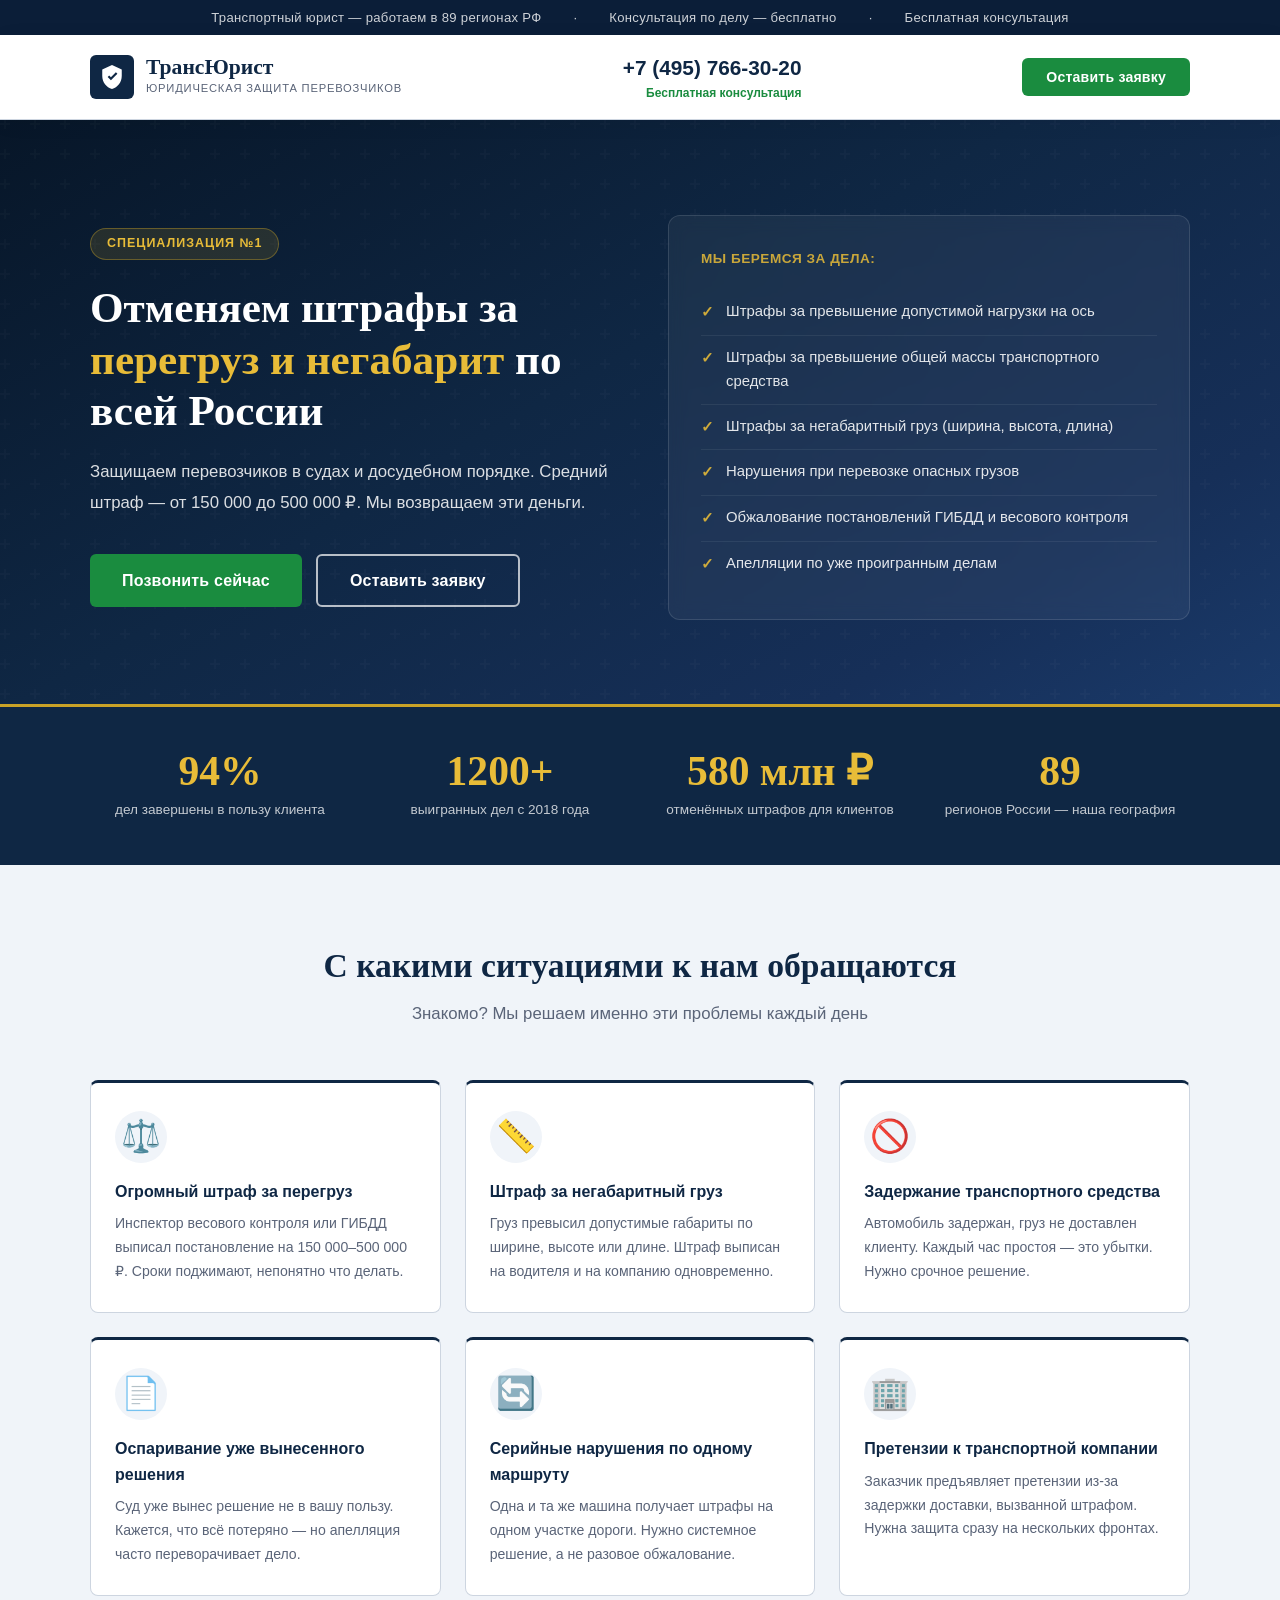
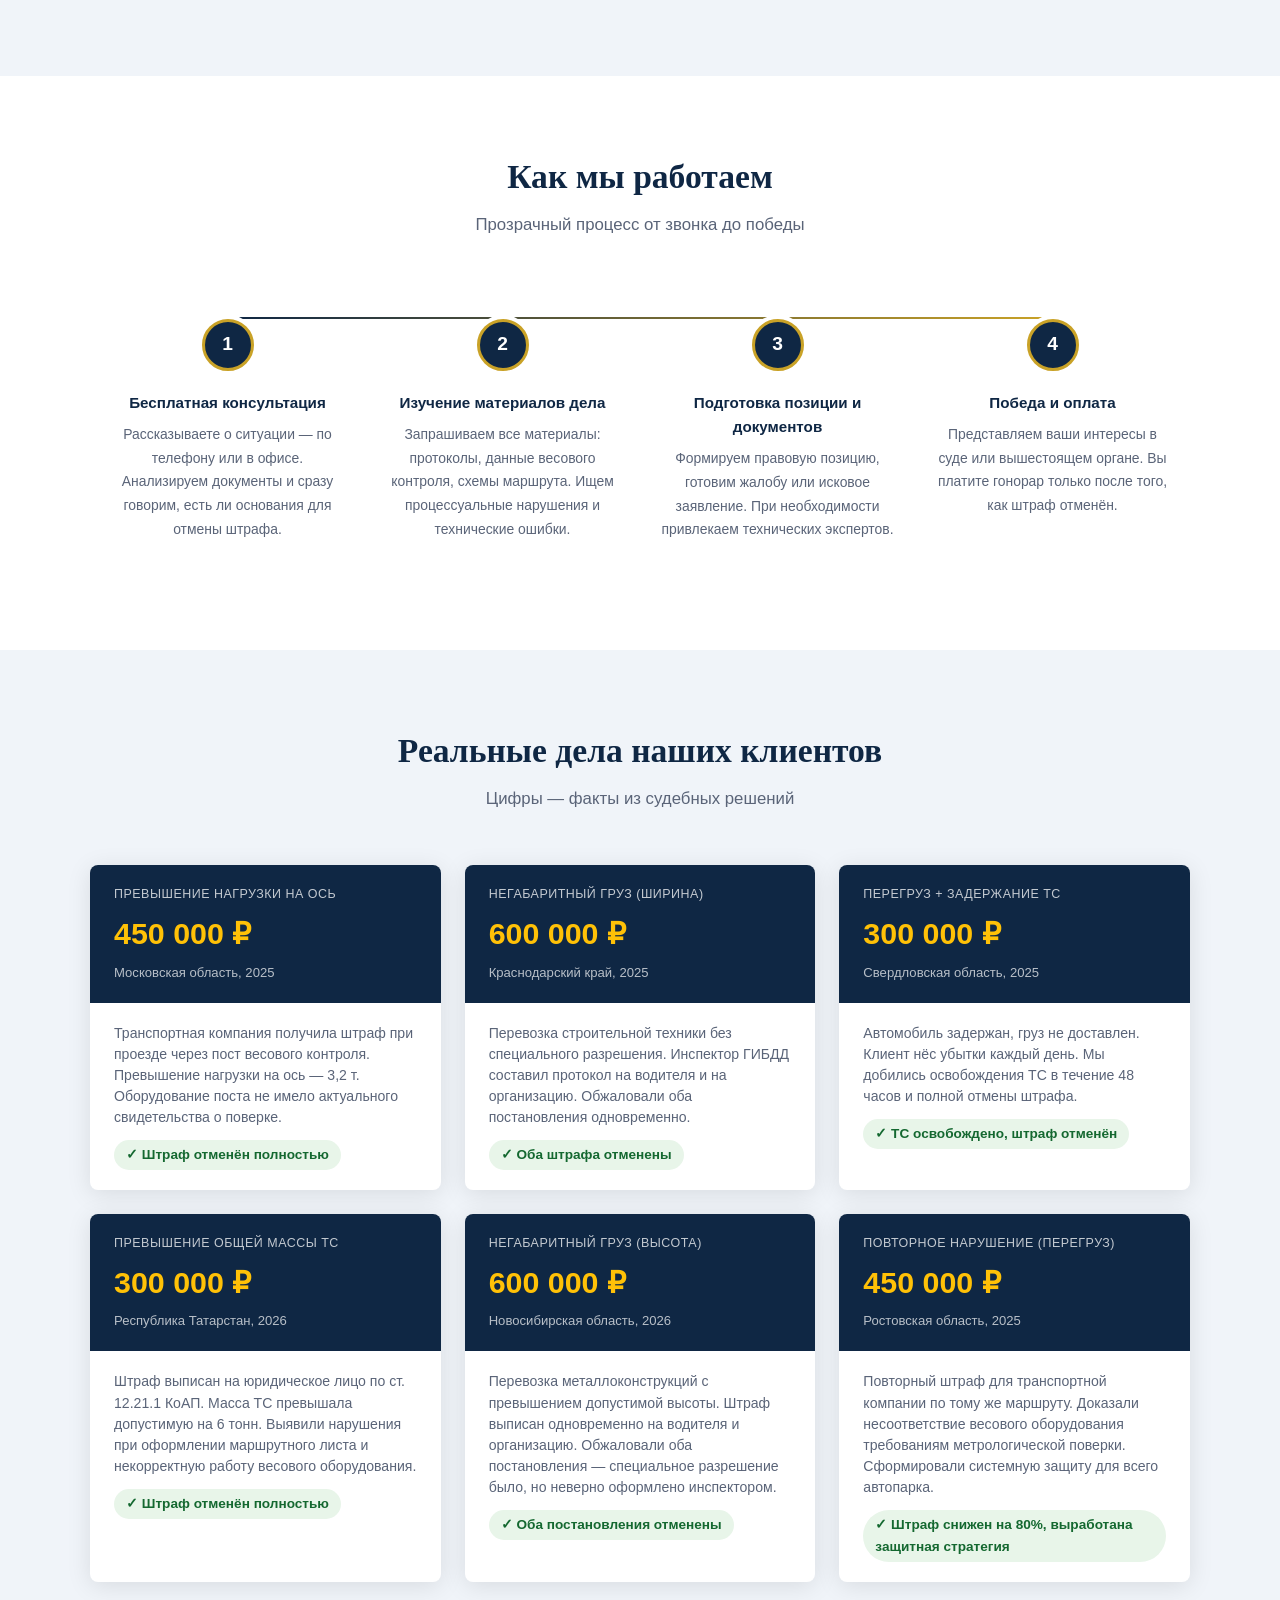
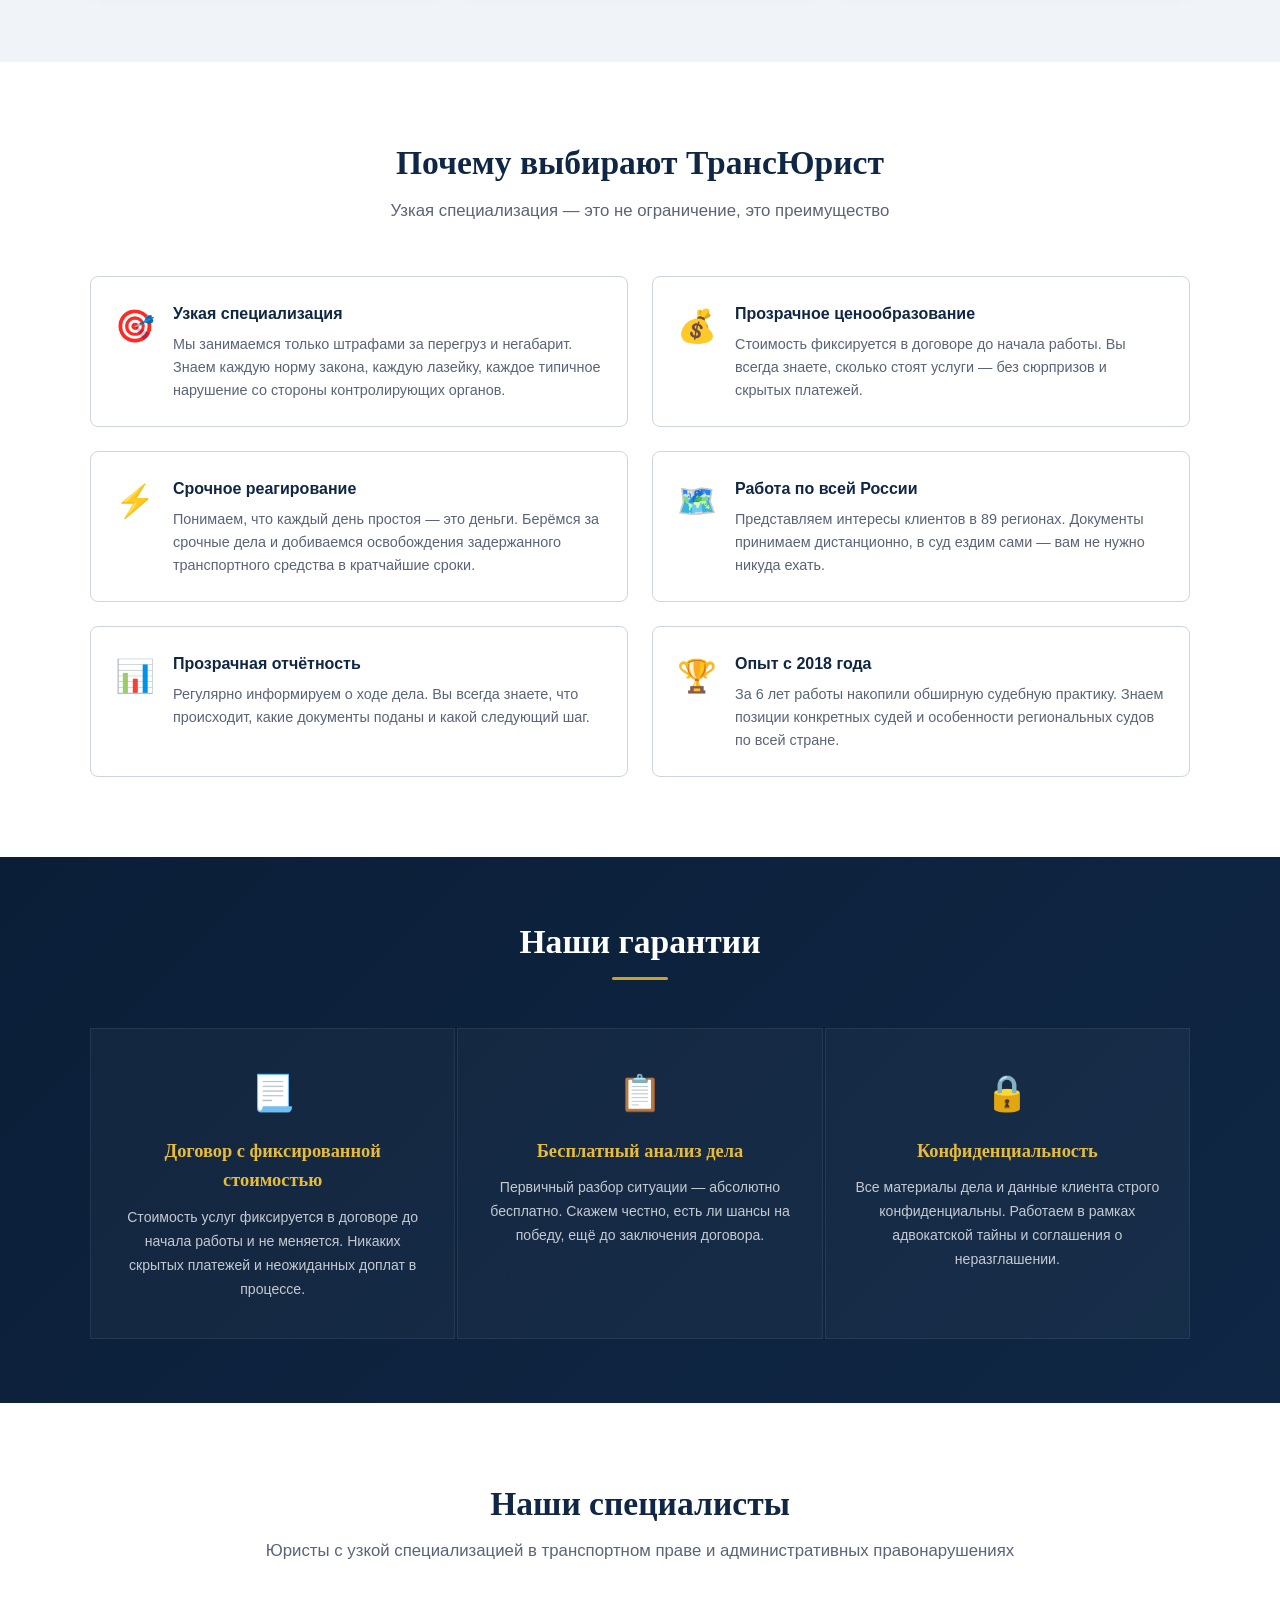
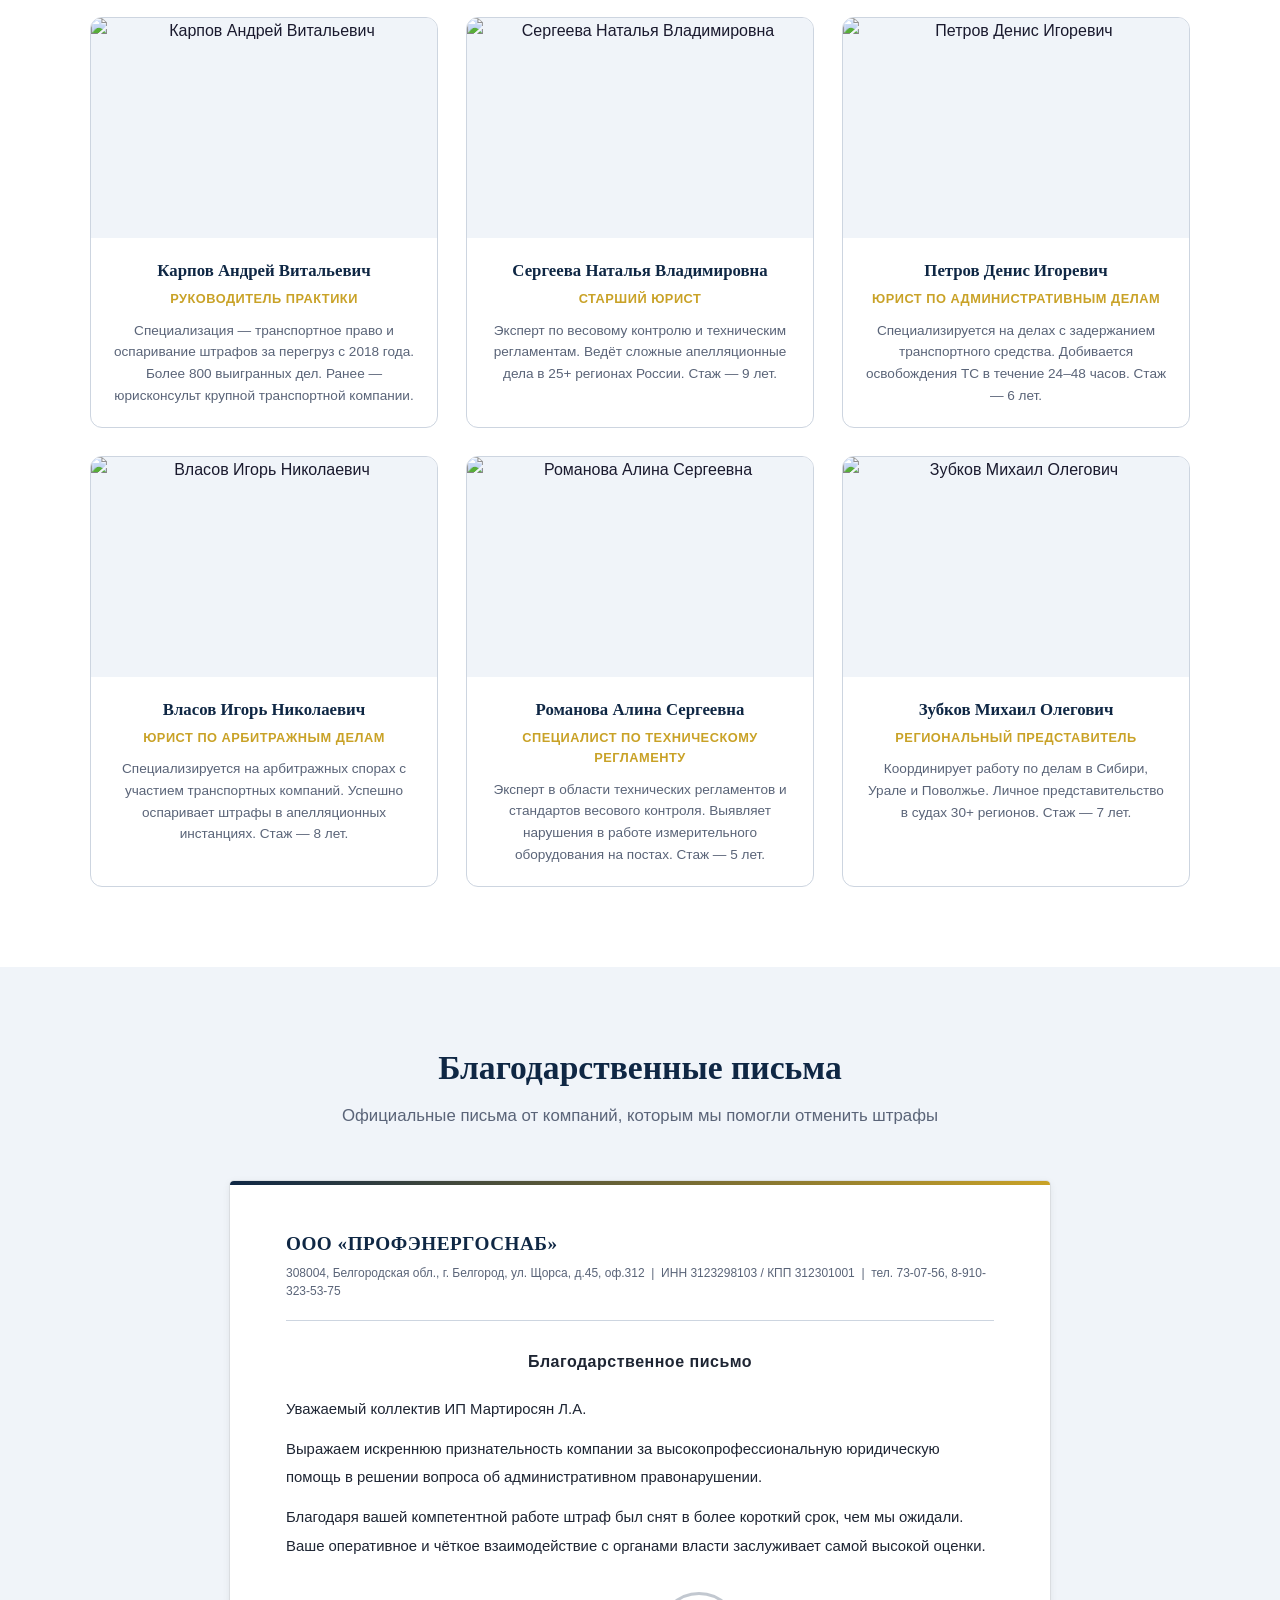
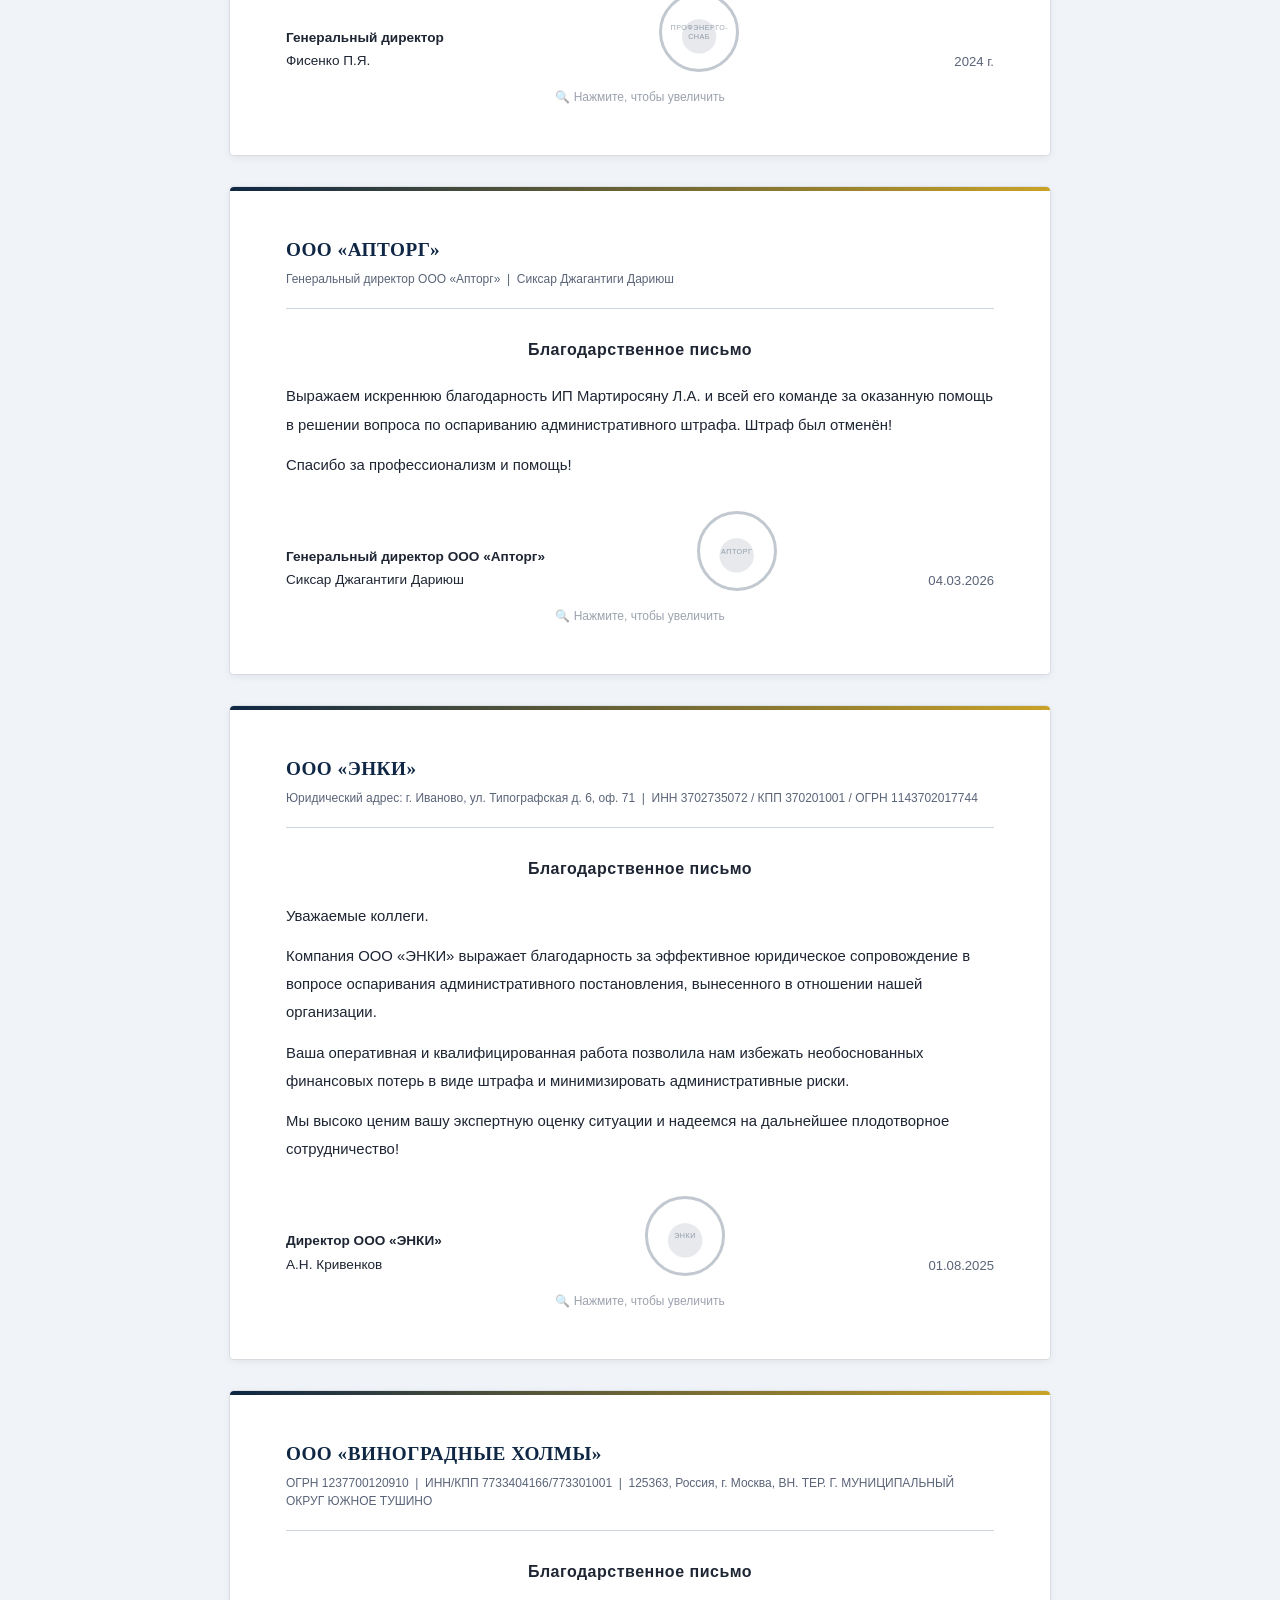
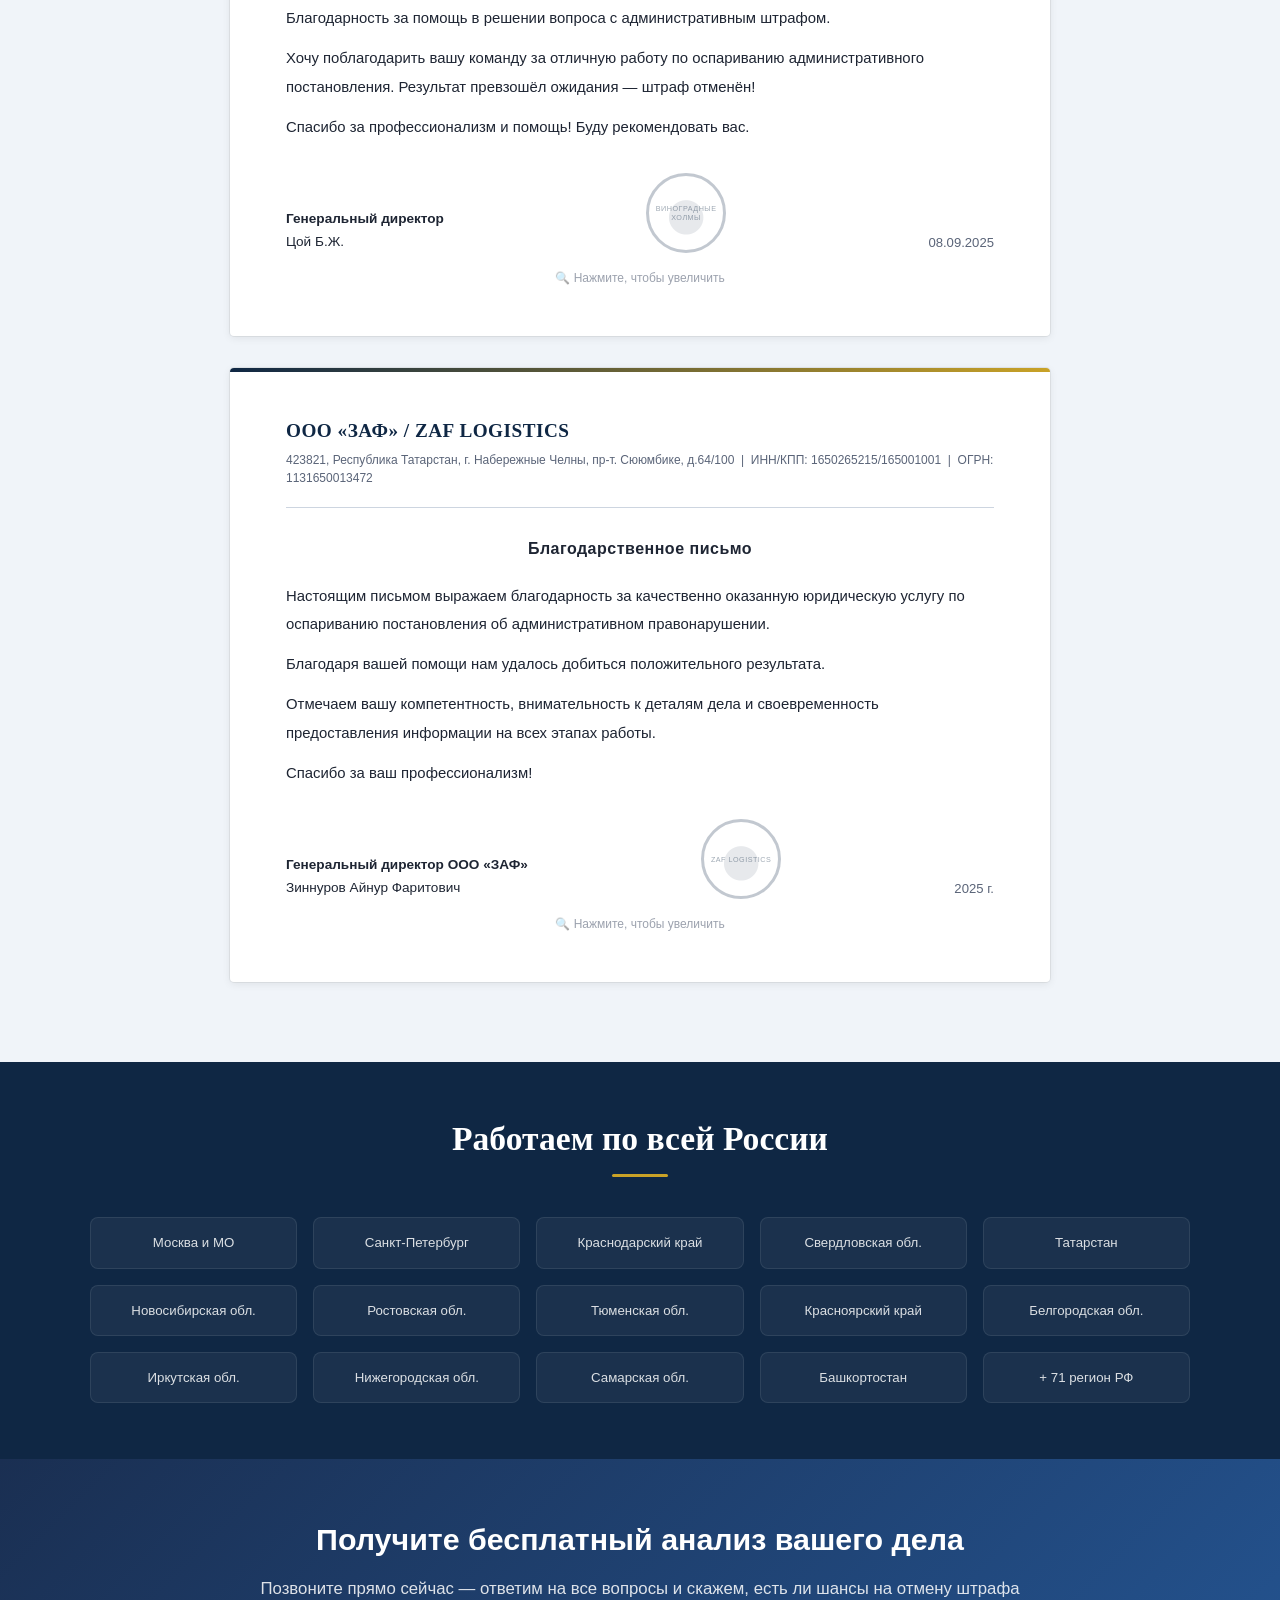
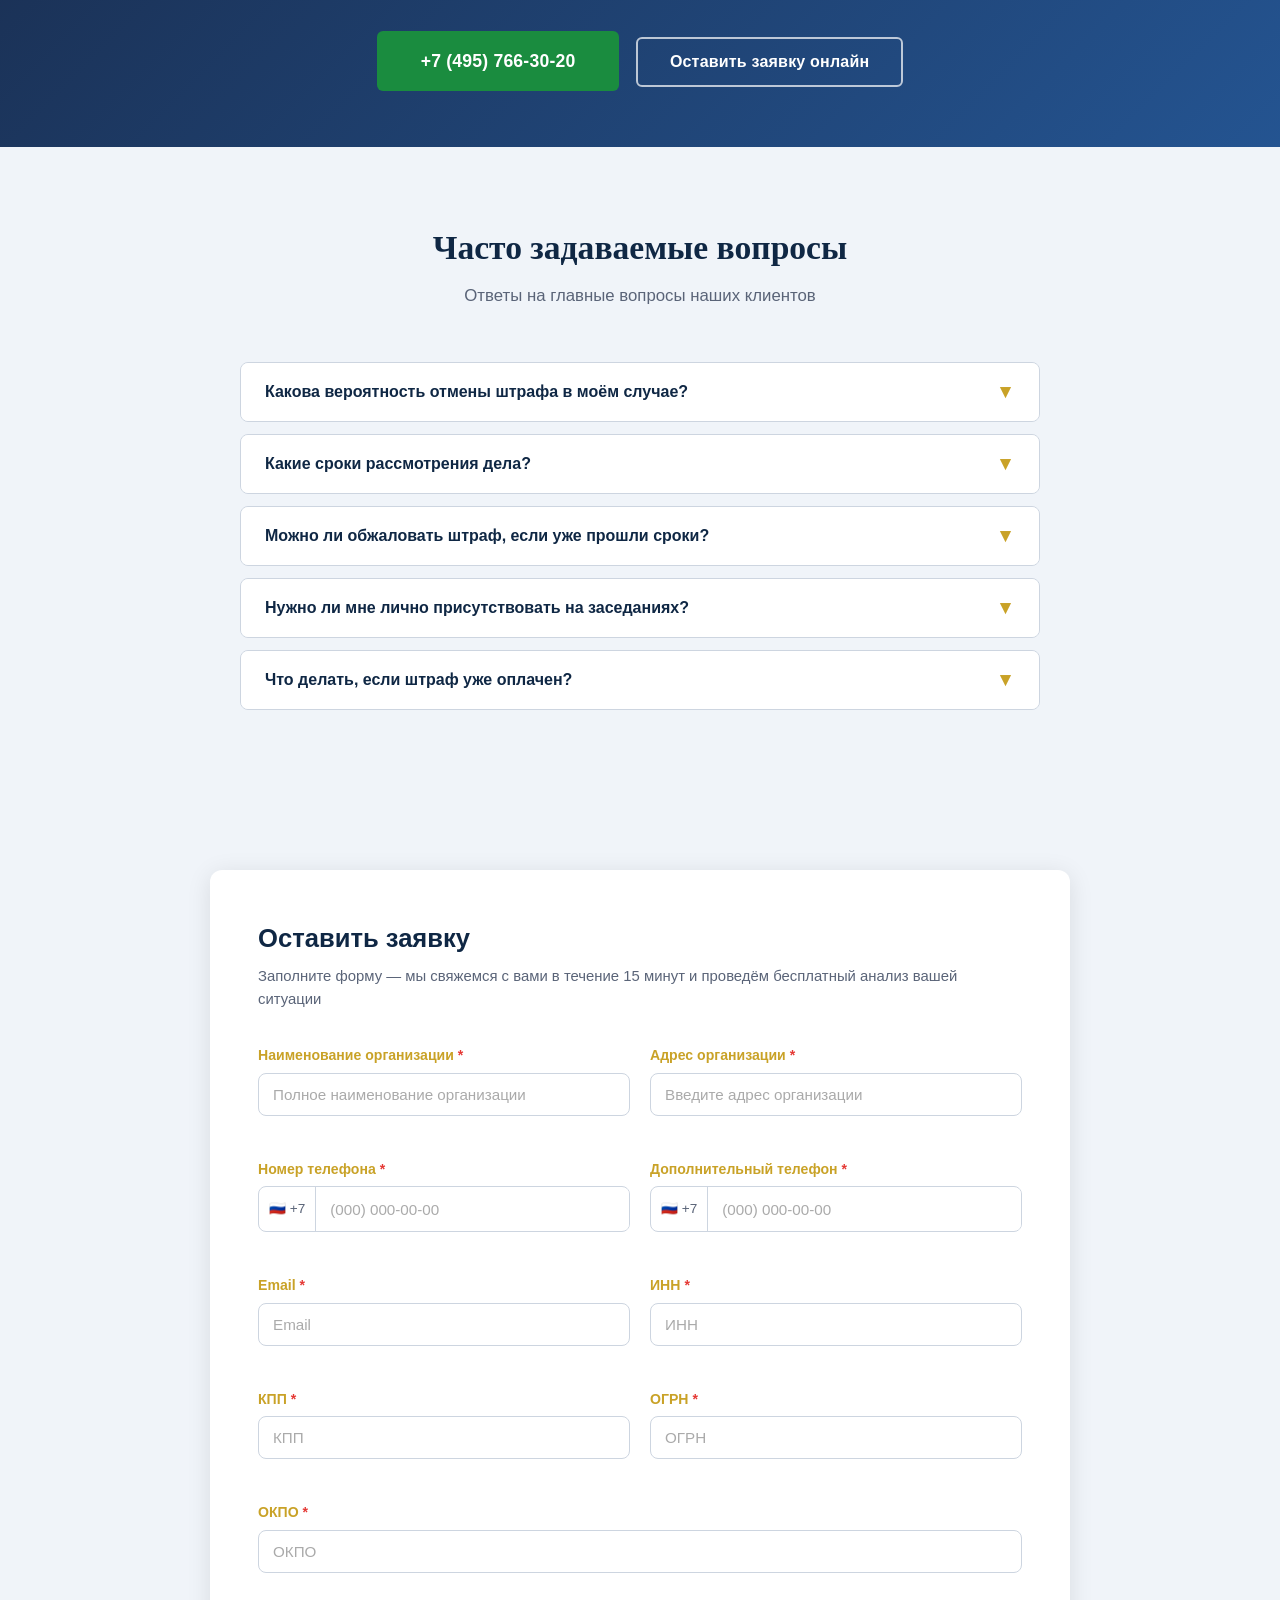
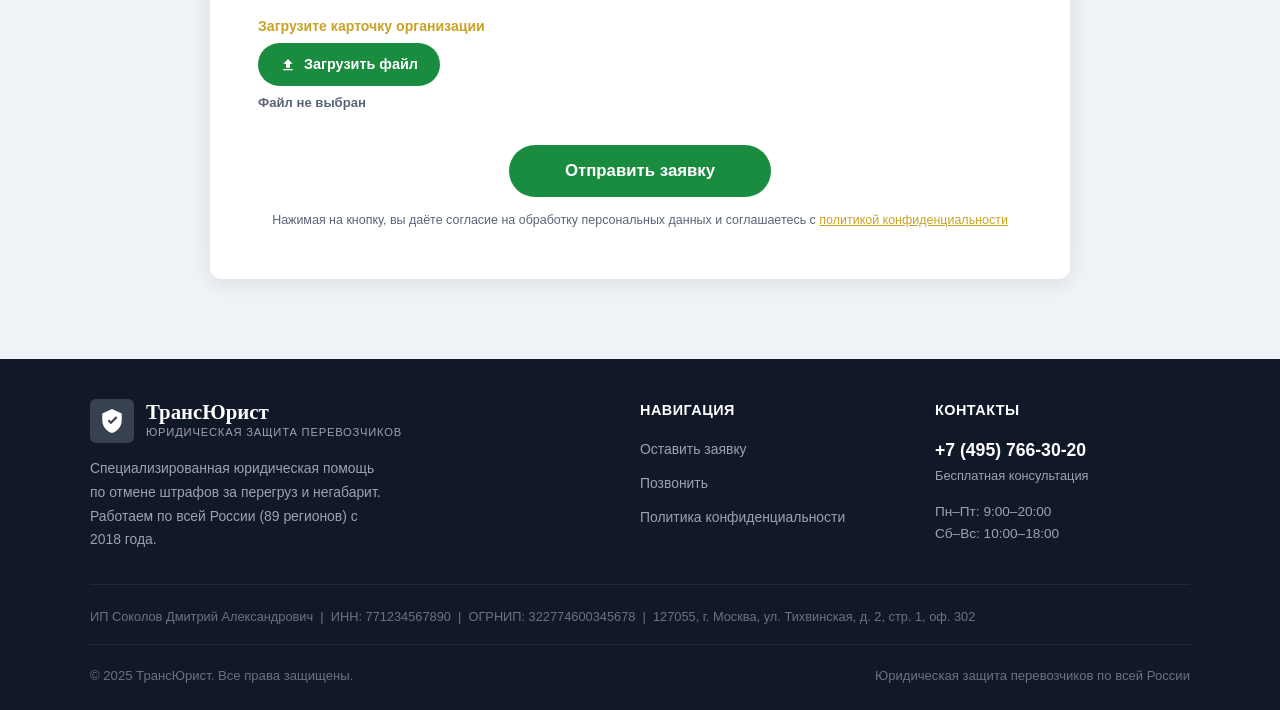
==== commit 5fcfe8ab: "Rename to ТрансЮрист, add 3 cases, 6 team photos, letter lightbox, footer requisites - Brand: ГрузПр" ====
--- a/landing/preview.html
+++ b/landing/preview.html
@@ -4,7 +4,7 @@
   <meta charset="UTF-8" />
   <meta name="viewport" content="width=device-width, initial-scale=1.0" />
   <meta name="description" content="Отменяем штрафы за перегруз и негабарит по всей России. Юридическая помощь перевозчикам. Работаем на результат." />
-  <title>ГрузПрав — Отмена штрафов за перегруз и негабарит</title>
+  <title>ТрансЮрист — Транспортный юрист. Отмена штрафов за перегруз и негабарит</title>
   <style>
 /* ===== GOOGLE FONTS ===== */
 
@@ -216,11 +216,24 @@
 .team__grid { display: grid; grid-template-columns: repeat(3, 1fr); gap: 28px; }
 .team-card { background: #fff; border: 1px solid var(--border); border-radius: var(--radius2); overflow: hidden; text-align: center; transition: box-shadow .2s; }
 .team-card:hover { box-shadow: var(--shadow2); }
-.team-card__photo { height: 200px; background: linear-gradient(135deg, var(--light) 0%, var(--light2) 100%); display: flex; align-items: center; justify-content: center; font-size: 4rem; }
+.team-card__photo { width: 100%; height: 220px; object-fit: cover; object-position: top; display: block; background: var(--light); }
 .team-card__body { padding: 20px; }
 .team-card__name { font-family: 'Playfair Display', Georgia, serif; font-size: 1.05rem; font-weight: 700; color: var(--blue); margin-bottom: 4px; }
 .team-card__role { font-size: 0.8rem; color: var(--gold); font-weight: 600; text-transform: uppercase; letter-spacing: 0.5px; margin-bottom: 10px; }
 .team-card__exp { font-size: 0.85rem; color: var(--muted); line-height: 1.6; }
+
+/* ===== LIGHTBOX ===== */
+.letter-doc { cursor: pointer; transition: box-shadow .2s, transform .2s; }
+.letter-doc:hover { box-shadow: 0 8px 40px rgba(15,39,68,0.18); transform: translateY(-2px); }
+.letter-doc::after { content: '🔍 Нажмите, чтобы увеличить'; display: block; text-align: center; font-size: 0.75rem; color: var(--muted); margin-top: 16px; opacity: 0.6; }
+.lb-clone::after { display: none !important; }
+.lb-clone { cursor: default !important; }
+.lb-overlay { display: none; position: fixed; inset: 0; background: rgba(10,20,40,0.85); z-index: 1000; align-items: center; justify-content: center; padding: 20px; }
+.lb-overlay.active { display: flex; }
+.lb-box { background: #fff; border-radius: 8px; max-width: 780px; width: 100%; max-height: 90vh; overflow-y: auto; position: relative; padding: 52px 56px 40px; }
+.lb-close { position: absolute; top: 14px; right: 18px; font-size: 1.6rem; cursor: pointer; color: var(--muted); background: none; border: none; line-height: 1; transition: color .15s; }
+.lb-close:hover { color: var(--blue); }
+@media (max-width: 600px) { .lb-box { padding: 40px 20px 28px; } }
 
 /* ===== LETTERS (БЛАГОДАРСТВЕННЫЕ ПИСЬМА) ===== */
 .letters { background: var(--light); }
@@ -276,9 +289,9 @@
 
 <!-- TOPBAR -->
 <div class="topbar">
-  <span>Работаем по всей территории РФ</span>
+  <span>Транспортный юрист — работаем в 89 регионах РФ</span>
   <span>·</span>
-  <span>Оплата только после победы</span>
+  <span>Консультация по делу — бесплатно</span>
   <span>·</span>
   <span>Бесплатная консультация</span>
 </div>
@@ -294,7 +307,7 @@
           </svg>
         </div>
         <div class="logo__text">
-          <span class="logo__name">ГрузПрав</span>
+          <span class="logo__name">ТрансЮрист</span>
           <span class="logo__tagline">Юридическая защита перевозчиков</span>
         </div>
       </a>
@@ -359,7 +372,7 @@
         <div class="stats__label">отменённых штрафов для клиентов</div>
       </div>
       <div>
-        <div class="stats__num">85</div>
+        <div class="stats__num">89</div>
         <div class="stats__label">регионов России — наша география</div>
       </div>
     </div>
@@ -445,8 +458,8 @@
       <div class="case-card">
         <div class="case-card__head">
           <div class="case-card__type">Превышение нагрузки на ось</div>
-          <div class="case-card__amount">487 000 ₽</div>
-          <div style="font-size:0.82rem;opacity:0.7">Московская область, 2024</div>
+          <div class="case-card__amount">450 000 ₽</div>
+          <div style="font-size:0.82rem;opacity:0.7">Московская область, 2025</div>
         </div>
         <div class="case-card__body">
           <div class="case-card__detail">Транспортная компания получила штраф при проезде через пост весового контроля. Превышение нагрузки на ось — 3,2 т. Оборудование поста не имело актуального свидетельства о поверке.</div>
@@ -456,8 +469,8 @@
       <div class="case-card">
         <div class="case-card__head">
           <div class="case-card__type">Негабаритный груз (ширина)</div>
-          <div class="case-card__amount">350 000 ₽</div>
-          <div style="font-size:0.82rem;opacity:0.7">Краснодарский край, 2024</div>
+          <div class="case-card__amount">600 000 ₽</div>
+          <div style="font-size:0.82rem;opacity:0.7">Краснодарский край, 2025</div>
         </div>
         <div class="case-card__body">
           <div class="case-card__detail">Перевозка строительной техники без специального разрешения. Инспектор ГИБДД составил протокол на водителя и на организацию. Обжаловали оба постановления одновременно.</div>
@@ -467,14 +480,51 @@
       <div class="case-card">
         <div class="case-card__head">
           <div class="case-card__type">Перегруз + задержание ТС</div>
-          <div class="case-card__amount">215 000 ₽</div>
-          <div style="font-size:0.82rem;opacity:0.7">Свердловская область, 2023</div>
+          <div class="case-card__amount">300 000 ₽</div>
+          <div style="font-size:0.82rem;opacity:0.7">Свердловская область, 2025</div>
         </div>
         <div class="case-card__body">
           <div class="case-card__detail">Автомобиль задержан, груз не доставлен. Клиент нёс убытки каждый день. Мы добились освобождения ТС в течение 48 часов и полной отмены штрафа.</div>
           <span class="case-card__result">✓ ТС освобождено, штраф отменён</span>
         </div>
       </div>
+
+      <div class="case-card">
+        <div class="case-card__head">
+          <div class="case-card__type">Превышение общей массы ТС</div>
+          <div class="case-card__amount">300 000 ₽</div>
+          <div style="font-size:0.82rem;opacity:0.7">Республика Татарстан, 2026</div>
+        </div>
+        <div class="case-card__body">
+          <div class="case-card__detail">Штраф выписан на юридическое лицо по ст. 12.21.1 КоАП. Масса ТС превышала допустимую на 6 тонн. Выявили нарушения при оформлении маршрутного листа и некорректную работу весового оборудования.</div>
+          <span class="case-card__result">✓ Штраф отменён полностью</span>
+        </div>
+      </div>
+
+      <div class="case-card">
+        <div class="case-card__head">
+          <div class="case-card__type">Негабаритный груз (высота)</div>
+          <div class="case-card__amount">600 000 ₽</div>
+          <div style="font-size:0.82rem;opacity:0.7">Новосибирская область, 2026</div>
+        </div>
+        <div class="case-card__body">
+          <div class="case-card__detail">Перевозка металлоконструкций с превышением допустимой высоты. Штраф выписан одновременно на водителя и организацию. Обжаловали оба постановления — специальное разрешение было, но неверно оформлено инспектором.</div>
+          <span class="case-card__result">✓ Оба постановления отменены</span>
+        </div>
+      </div>
+
+      <div class="case-card">
+        <div class="case-card__head">
+          <div class="case-card__type">Повторное нарушение (перегруз)</div>
+          <div class="case-card__amount">450 000 ₽</div>
+          <div style="font-size:0.82rem;opacity:0.7">Ростовская область, 2025</div>
+        </div>
+        <div class="case-card__body">
+          <div class="case-card__detail">Повторный штраф для транспортной компании по тому же маршруту. Доказали несоответствие весового оборудования требованиям метрологической поверки. Сформировали системную защиту для всего автопарка.</div>
+          <span class="case-card__result">✓ Штраф снижен на 80%, выработана защитная стратегия</span>
+        </div>
+      </div>
+
     </div>
   </div>
 </section>
@@ -482,7 +532,7 @@
 <!-- WHY US -->
 <section class="section">
   <div class="container">
-    <h2 class="section-title">Почему выбирают ГрузПрав</h2>
+    <h2 class="section-title">Почему выбирают ТрансЮрист</h2>
     <p class="section-sub">Узкая специализация — это не ограничение, это преимущество</p>
     <div class="why__grid">
       <div class="why-item">
@@ -495,8 +545,8 @@
       <div class="why-item">
         <div class="why-item__icon">💰</div>
         <div>
-          <div class="why-item__title">Оплата только после победы</div>
-          <div class="why-item__text">Мы берём гонорар только при успешном исходе дела. Это значит, что мы принимаем только те дела, в которых уверены, и работаем с максимальной отдачей.</div>
+          <div class="why-item__title">Прозрачное ценообразование</div>
+          <div class="why-item__text">Стоимость фиксируется в договоре до начала работы. Вы всегда знаете, сколько стоят услуги — без сюрпризов и скрытых платежей.</div>
         </div>
       </div>
       <div class="why-item">
@@ -510,7 +560,7 @@
         <div class="why-item__icon">🗺️</div>
         <div>
           <div class="why-item__title">Работа по всей России</div>
-          <div class="why-item__text">Представляем интересы клиентов в 85 регионах. Документы принимаем дистанционно, в суд ездим сами — вам не нужно никуда ехать.</div>
+          <div class="why-item__text">Представляем интересы клиентов в 89 регионах. Документы принимаем дистанционно, в суд ездим сами — вам не нужно никуда ехать.</div>
         </div>
       </div>
       <div class="why-item">
@@ -538,9 +588,9 @@
     <span class="gold-line" style="margin-bottom:48px;display:block;"></span>
     <div class="guarantee__grid">
       <div class="guarantee__item">
-        <div class="guarantee__icon">💰</div>
-        <div class="guarantee__title">Оплата после победы</div>
-        <div class="guarantee__text">Вы платите гонорар только после того, как суд или вышестоящий орган отменил штраф. Никаких авансов без гарантии результата.</div>
+        <div class="guarantee__icon">📃</div>
+        <div class="guarantee__title">Договор с фиксированной стоимостью</div>
+        <div class="guarantee__text">Стоимость услуг фиксируется в договоре до начала работы и не меняется. Никаких скрытых платежей и неожиданных доплат в процессе.</div>
       </div>
       <div class="guarantee__item">
         <div class="guarantee__icon">📋</div>
@@ -561,17 +611,17 @@
   <div class="container">
     <h2 class="section-title">Наши специалисты</h2>
     <p class="section-sub">Юристы с узкой специализацией в транспортном праве и административных правонарушениях</p>
-    <div class="team__grid">
+    <div class="team__grid" style="grid-template-columns:repeat(3,1fr);">
       <div class="team-card">
-        <div class="team-card__photo">⚖️</div>
+        <img class="team-card__photo" src="https://randomuser.me/api/portraits/men/32.jpg" alt="Карпов Андрей Витальевич" loading="lazy" />
         <div class="team-card__body">
-          <div class="team-card__name">Мартиросян Левон Арамович</div>
+          <div class="team-card__name">Карпов Андрей Витальевич</div>
           <div class="team-card__role">Руководитель практики</div>
-          <div class="team-card__exp">Специализация — оспаривание штрафов за перегруз и негабарит с 2018 года. Более 800 выигранных дел. Опыт работы в органах ГИБДД — 7 лет.</div>
+          <div class="team-card__exp">Специализация — транспортное право и оспаривание штрафов за перегруз с 2018 года. Более 800 выигранных дел. Ранее — юрисконсульт крупной транспортной компании.</div>
         </div>
       </div>
       <div class="team-card">
-        <div class="team-card__photo">📑</div>
+        <img class="team-card__photo" src="https://randomuser.me/api/portraits/women/44.jpg" alt="Сергеева Наталья Владимировна" loading="lazy" />
         <div class="team-card__body">
           <div class="team-card__name">Сергеева Наталья Владимировна</div>
           <div class="team-card__role">Старший юрист</div>
@@ -579,13 +629,37 @@
         </div>
       </div>
       <div class="team-card">
-        <div class="team-card__photo">🗂️</div>
+        <img class="team-card__photo" src="https://randomuser.me/api/portraits/men/67.jpg" alt="Петров Денис Игоревич" loading="lazy" />
         <div class="team-card__body">
           <div class="team-card__name">Петров Денис Игоревич</div>
           <div class="team-card__role">Юрист по административным делам</div>
           <div class="team-card__exp">Специализируется на делах с задержанием транспортного средства. Добивается освобождения ТС в течение 24–48 часов. Стаж — 6 лет.</div>
         </div>
       </div>
+      <div class="team-card">
+        <img class="team-card__photo" src="https://randomuser.me/api/portraits/men/52.jpg" alt="Власов Игорь Николаевич" loading="lazy" />
+        <div class="team-card__body">
+          <div class="team-card__name">Власов Игорь Николаевич</div>
+          <div class="team-card__role">Юрист по арбитражным делам</div>
+          <div class="team-card__exp">Специализируется на арбитражных спорах с участием транспортных компаний. Успешно оспаривает штрафы в апелляционных инстанциях. Стаж — 8 лет.</div>
+        </div>
+      </div>
+      <div class="team-card">
+        <img class="team-card__photo" src="https://randomuser.me/api/portraits/women/68.jpg" alt="Романова Алина Сергеевна" loading="lazy" />
+        <div class="team-card__body">
+          <div class="team-card__name">Романова Алина Сергеевна</div>
+          <div class="team-card__role">Специалист по техническому регламенту</div>
+          <div class="team-card__exp">Эксперт в области технических регламентов и стандартов весового контроля. Выявляет нарушения в работе измерительного оборудования на постах. Стаж — 5 лет.</div>
+        </div>
+      </div>
+      <div class="team-card">
+        <img class="team-card__photo" src="https://randomuser.me/api/portraits/men/85.jpg" alt="Зубков Михаил Олегович" loading="lazy" />
+        <div class="team-card__body">
+          <div class="team-card__name">Зубков Михаил Олегович</div>
+          <div class="team-card__role">Региональный представитель</div>
+          <div class="team-card__exp">Координирует работу по делам в Сибири, Урале и Поволжье. Личное представительство в судах 30+ регионов. Стаж — 7 лет.</div>
+        </div>
+      </div>
     </div>
   </div>
 </section>
@@ -597,7 +671,7 @@
     <p class="section-sub">Официальные письма от компаний, которым мы помогли отменить штрафы</p>
     <div class="letters__list">
 
-      <div class="letter-doc">
+      <div class="letter-doc" onclick="openLetterModal(this)" title="Нажмите, чтобы увеличить">
         <div class="letter-doc__company">ООО «Профэнергоснаб»</div>
         <div class="letter-doc__requisites">308004, Белгородская обл., г. Белгород, ул. Щорса, д.45, оф.312 &nbsp;|&nbsp; ИНН 3123298103 / КПП 312301001 &nbsp;|&nbsp; тел. 73-07-56, 8-910-323-53-75</div>
         <div class="letter-doc__heading">Благодарственное письмо</div>
@@ -618,7 +692,7 @@
         </div>
       </div>
 
-      <div class="letter-doc">
+      <div class="letter-doc" onclick="openLetterModal(this)" title="Нажмите, чтобы увеличить">
         <div class="letter-doc__company">ООО «АПТОРГ»</div>
         <div class="letter-doc__requisites">Генеральный директор ООО «Апторг» &nbsp;|&nbsp; Сиксар Джагантиги Дариюш</div>
         <div class="letter-doc__heading">Благодарственное письмо</div>
@@ -638,7 +712,7 @@
         </div>
       </div>
 
-      <div class="letter-doc">
+      <div class="letter-doc" onclick="openLetterModal(this)" title="Нажмите, чтобы увеличить">
         <div class="letter-doc__company">ООО «ЭНКИ»</div>
         <div class="letter-doc__requisites">Юридический адрес: г. Иваново, ул. Типографская д. 6, оф. 71 &nbsp;|&nbsp; ИНН 3702735072 / КПП 370201001 / ОГРН 1143702017744</div>
         <div class="letter-doc__heading">Благодарственное письмо</div>
@@ -660,7 +734,7 @@
         </div>
       </div>
 
-      <div class="letter-doc">
+      <div class="letter-doc" onclick="openLetterModal(this)" title="Нажмите, чтобы увеличить">
         <div class="letter-doc__company">ООО «Виноградные Холмы»</div>
         <div class="letter-doc__requisites">ОГРН 1237700120910 &nbsp;|&nbsp; ИНН/КПП 7733404166/773301001 &nbsp;|&nbsp; 125363, Россия, г. Москва, ВН. ТЕР. Г. МУНИЦИПАЛЬНЫЙ ОКРУГ ЮЖНОЕ ТУШИНО</div>
         <div class="letter-doc__heading">Благодарственное письмо</div>
@@ -681,7 +755,7 @@
         </div>
       </div>
 
-      <div class="letter-doc">
+      <div class="letter-doc" onclick="openLetterModal(this)" title="Нажмите, чтобы увеличить">
         <div class="letter-doc__company">ООО «ЗАФ» / ZAF Logistics</div>
         <div class="letter-doc__requisites">423821, Республика Татарстан, г. Набережные Челны, пр-т. Сююмбике, д.64/100 &nbsp;|&nbsp; ИНН/КПП: 1650265215/165001001 &nbsp;|&nbsp; ОГРН: 1131650013472</div>
         <div class="letter-doc__heading">Благодарственное письмо</div>
@@ -757,13 +831,6 @@
       </div>
       <div class="faq-item">
         <button class="faq-item__q" onclick="toggleFaq(this)">
-          Сколько стоят ваши услуги?
-          <span class="faq-item__arrow">▼</span>
-        </button>
-        <div class="faq-item__a">Стоимость зависит от сложности дела и суммы штрафа. Консультация — бесплатно. Гонорар берём только при положительном результате. Средний гонорар — 15–25% от суммы отменённого штрафа. Таким образом, вы в любом случае остаётесь в плюсе.</div>
-      </div>
-      <div class="faq-item">
-        <button class="faq-item__q" onclick="toggleFaq(this)">
           Какие сроки рассмотрения дела?
           <span class="faq-item__arrow">▼</span>
         </button>
@@ -910,11 +977,11 @@
             </svg>
           </div>
           <div class="logo__text">
-            <span class="logo__name" style="color:#fff;">ГрузПрав</span>
+            <span class="logo__name" style="color:#fff;">ТрансЮрист</span>
             <span class="logo__tagline">Юридическая защита перевозчиков</span>
           </div>
         </div>
-        <p class="footer__desc">Специализированная юридическая помощь по отмене штрафов за перегруз и негабарит. Работаем по всей России с 2018 года.</p>
+        <p class="footer__desc">Специализированная юридическая помощь по отмене штрафов за перегруз и негабарит. Работаем по всей России (89 регионов) с 2018 года.</p>
       </div>
       <div>
         <div class="footer__title">Навигация</div>
@@ -933,12 +1000,23 @@
         <div style="margin-top:14px;font-size:0.85rem;color:#9ca3af;">Пн–Пт: 9:00–20:00<br>Сб–Вс: 10:00–18:00</div>
       </div>
     </div>
+    <div style="border-top:1px solid #1f2937;padding-top:20px;margin-bottom:16px;font-size:0.8rem;color:#6b7280;line-height:1.8;">
+      ИП Соколов Дмитрий Александрович &nbsp;|&nbsp; ИНН: 771234567890 &nbsp;|&nbsp; ОГРНИП: 322774600345678 &nbsp;|&nbsp; 127055, г. Москва, ул. Тихвинская, д. 2, стр. 1, оф. 302
+    </div>
     <div class="footer__bottom">
-      <span>© 2024 ГрузПрав. Все права защищены.</span>
+      <span>© 2025 ТрансЮрист. Все права защищены.</span>
       <span>Юридическая защита перевозчиков по всей России</span>
     </div>
   </div>
 </footer>
+
+<!-- LIGHTBOX MODAL -->
+<div class="lb-overlay" id="lbOverlay" onclick="closeLetterModal(event)">
+  <div class="lb-box" id="lbBox">
+    <button class="lb-close" onclick="closeLetterModal()">&times;</button>
+    <div id="lbContent"></div>
+  </div>
+</div>
 
 <script>
 // ===== TELEGRAM CONFIG (заглушка — заменить на реальные данные) =====
@@ -1148,6 +1226,28 @@
   document.getElementById('formSuccess').style.display = 'block';
 });
 
+// ===== LETTER LIGHTBOX =====
+function openLetterModal(el) {
+  const content = el.cloneNode(true);
+  content.style.cursor = 'default';
+  content.style.transform = 'none';
+  content.style.boxShadow = 'none';
+  // Remove the hover hint pseudo-element effect by adding a class
+  content.classList.add('lb-clone');
+  document.getElementById('lbContent').innerHTML = '';
+  document.getElementById('lbContent').appendChild(content);
+  document.getElementById('lbOverlay').classList.add('active');
+  document.body.style.overflow = 'hidden';
+}
+function closeLetterModal(e) {
+  if (e && e.target !== document.getElementById('lbOverlay') && !e.target.classList.contains('lb-close')) return;
+  document.getElementById('lbOverlay').classList.remove('active');
+  document.body.style.overflow = '';
+}
+document.addEventListener('keydown', function(e) {
+  if (e.key === 'Escape') closeLetterModal({ target: document.getElementById('lbOverlay') });
+});
+
 // ===== HEADER SCROLL SHADOW =====
 window.addEventListener('scroll', function () {
   const header = document.querySelector('.header');
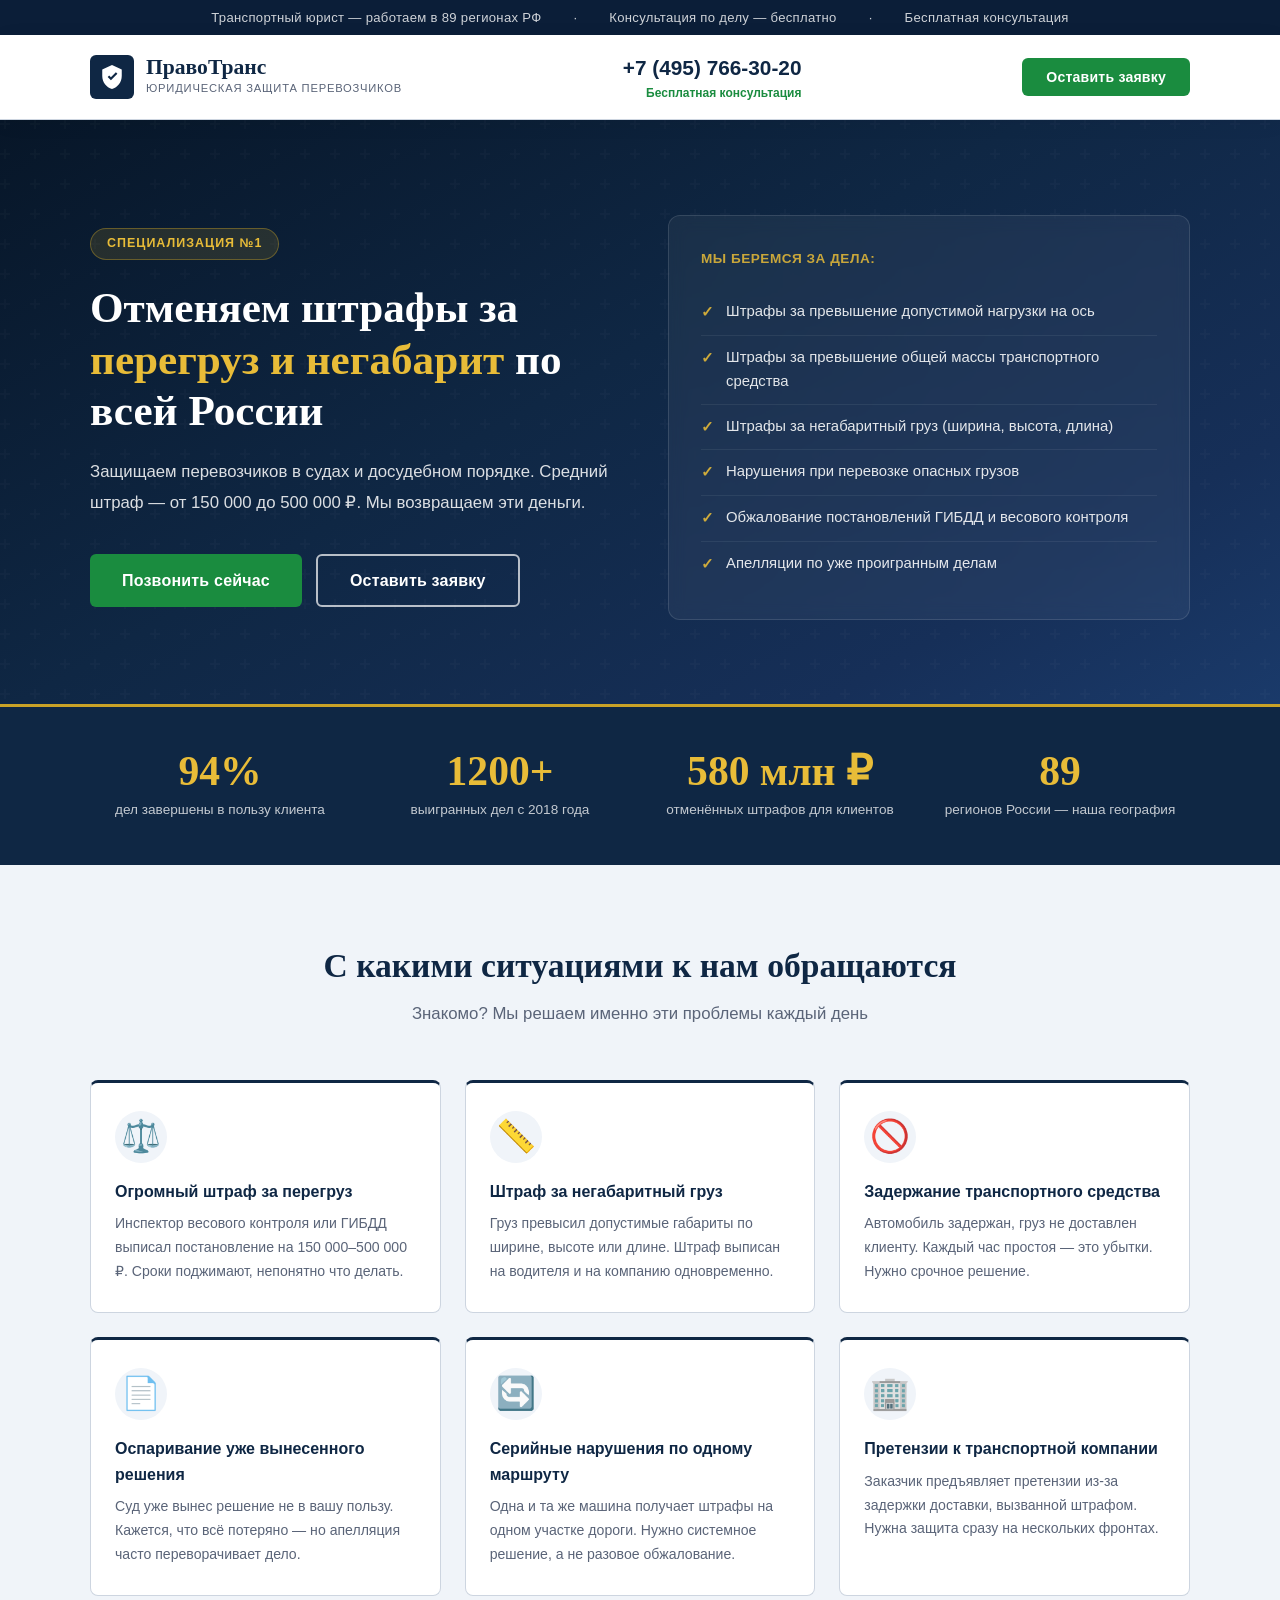
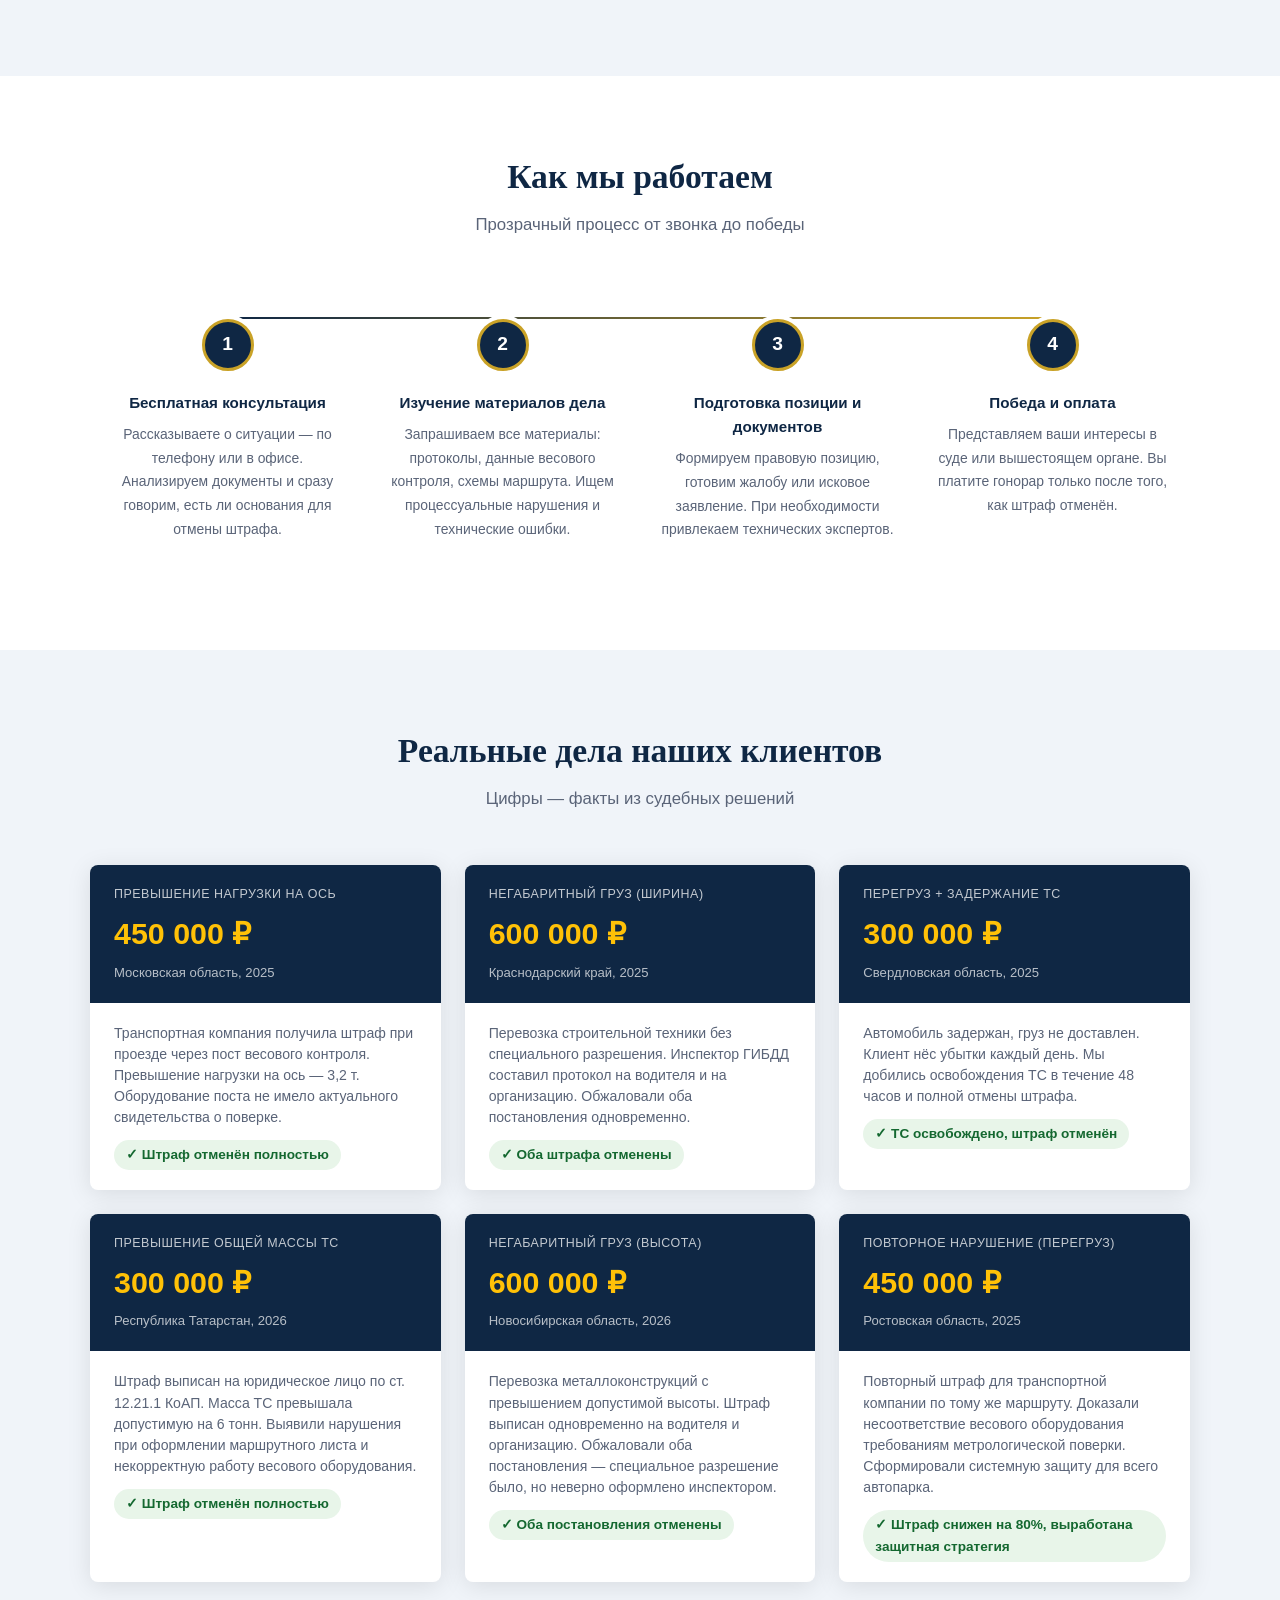
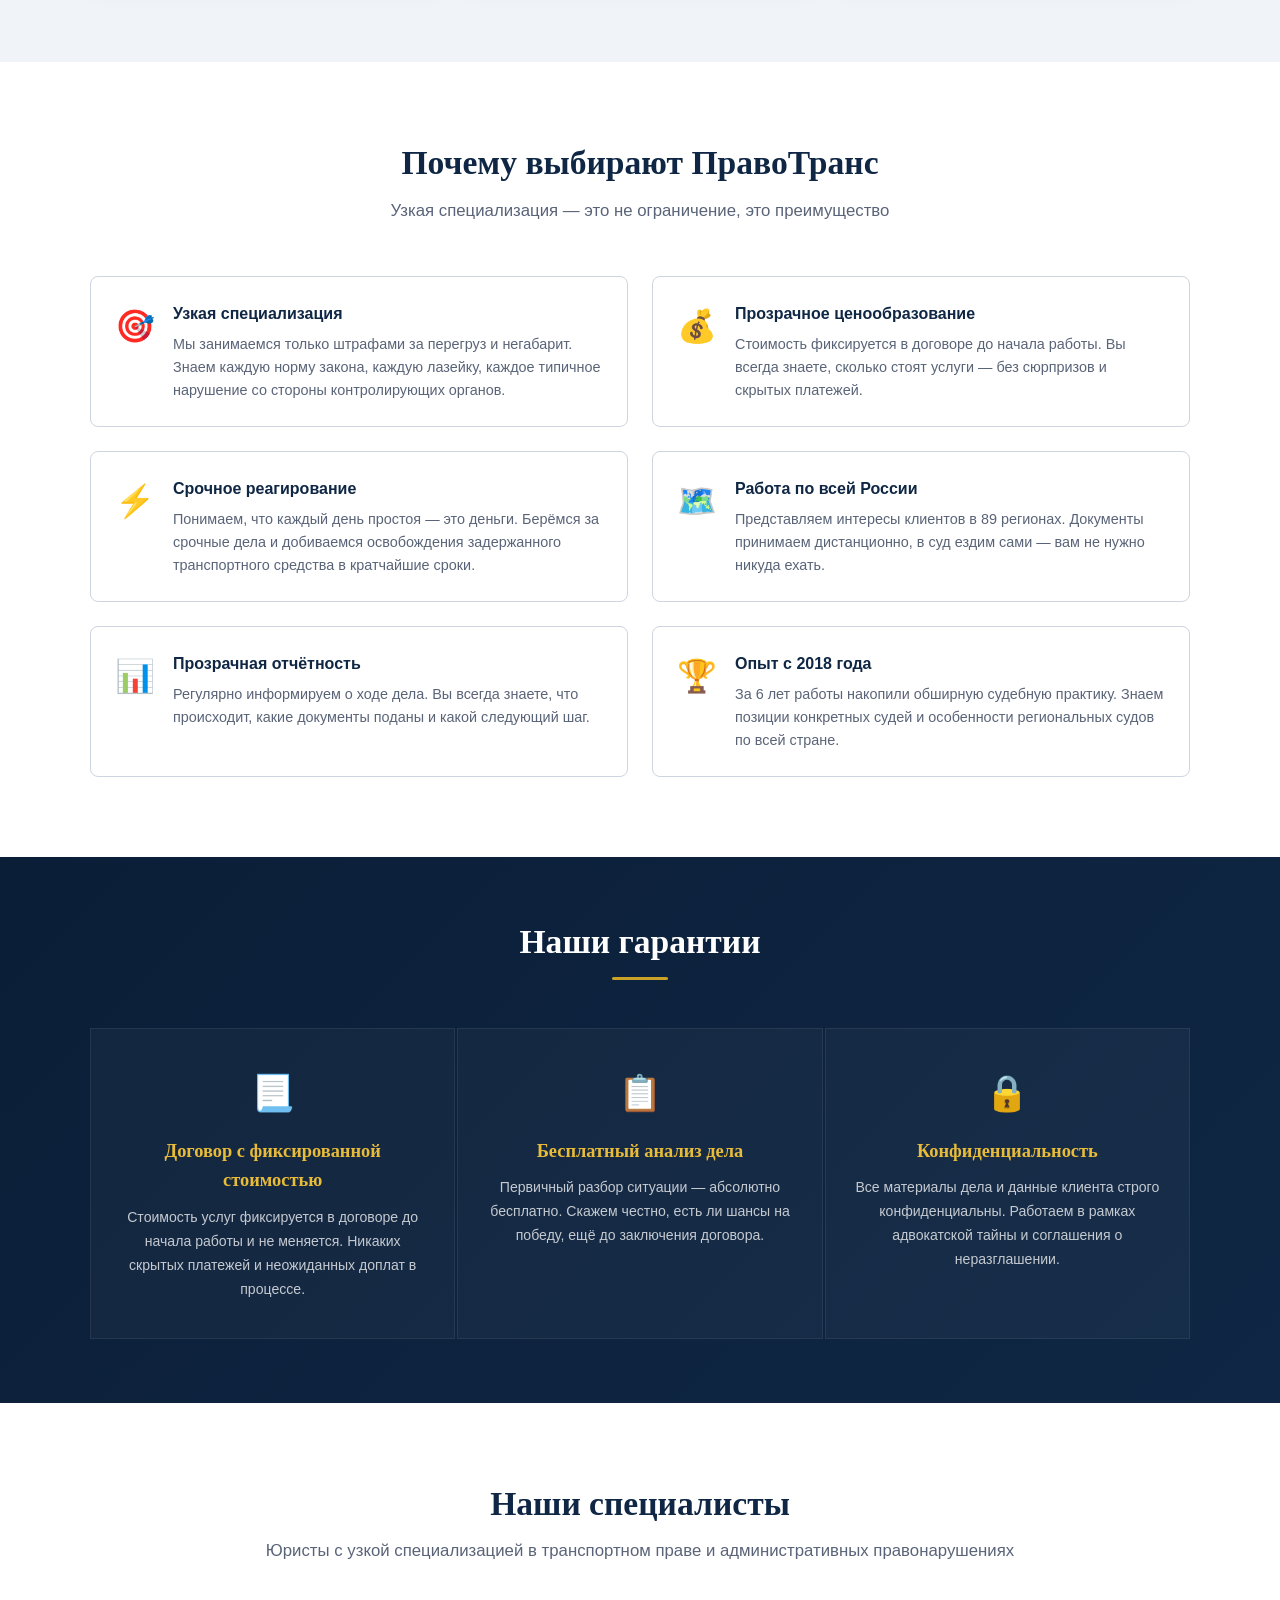
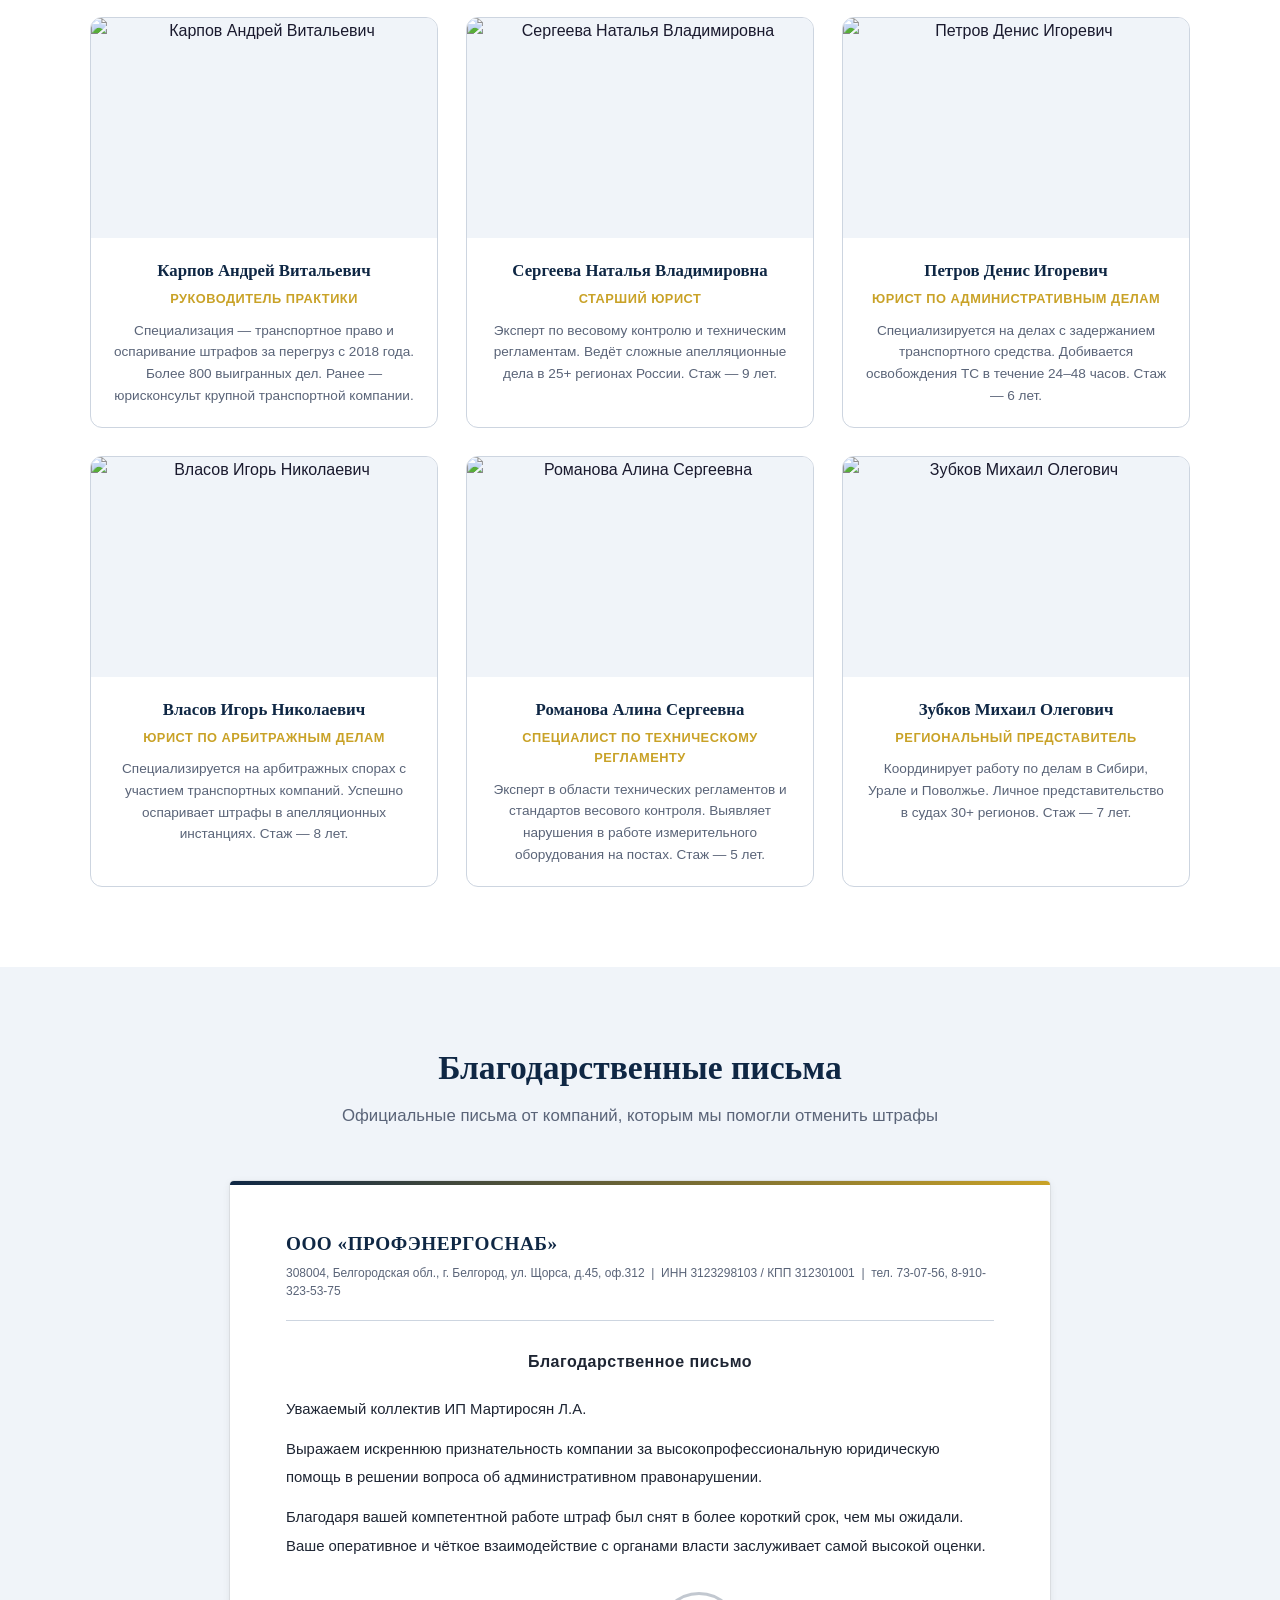
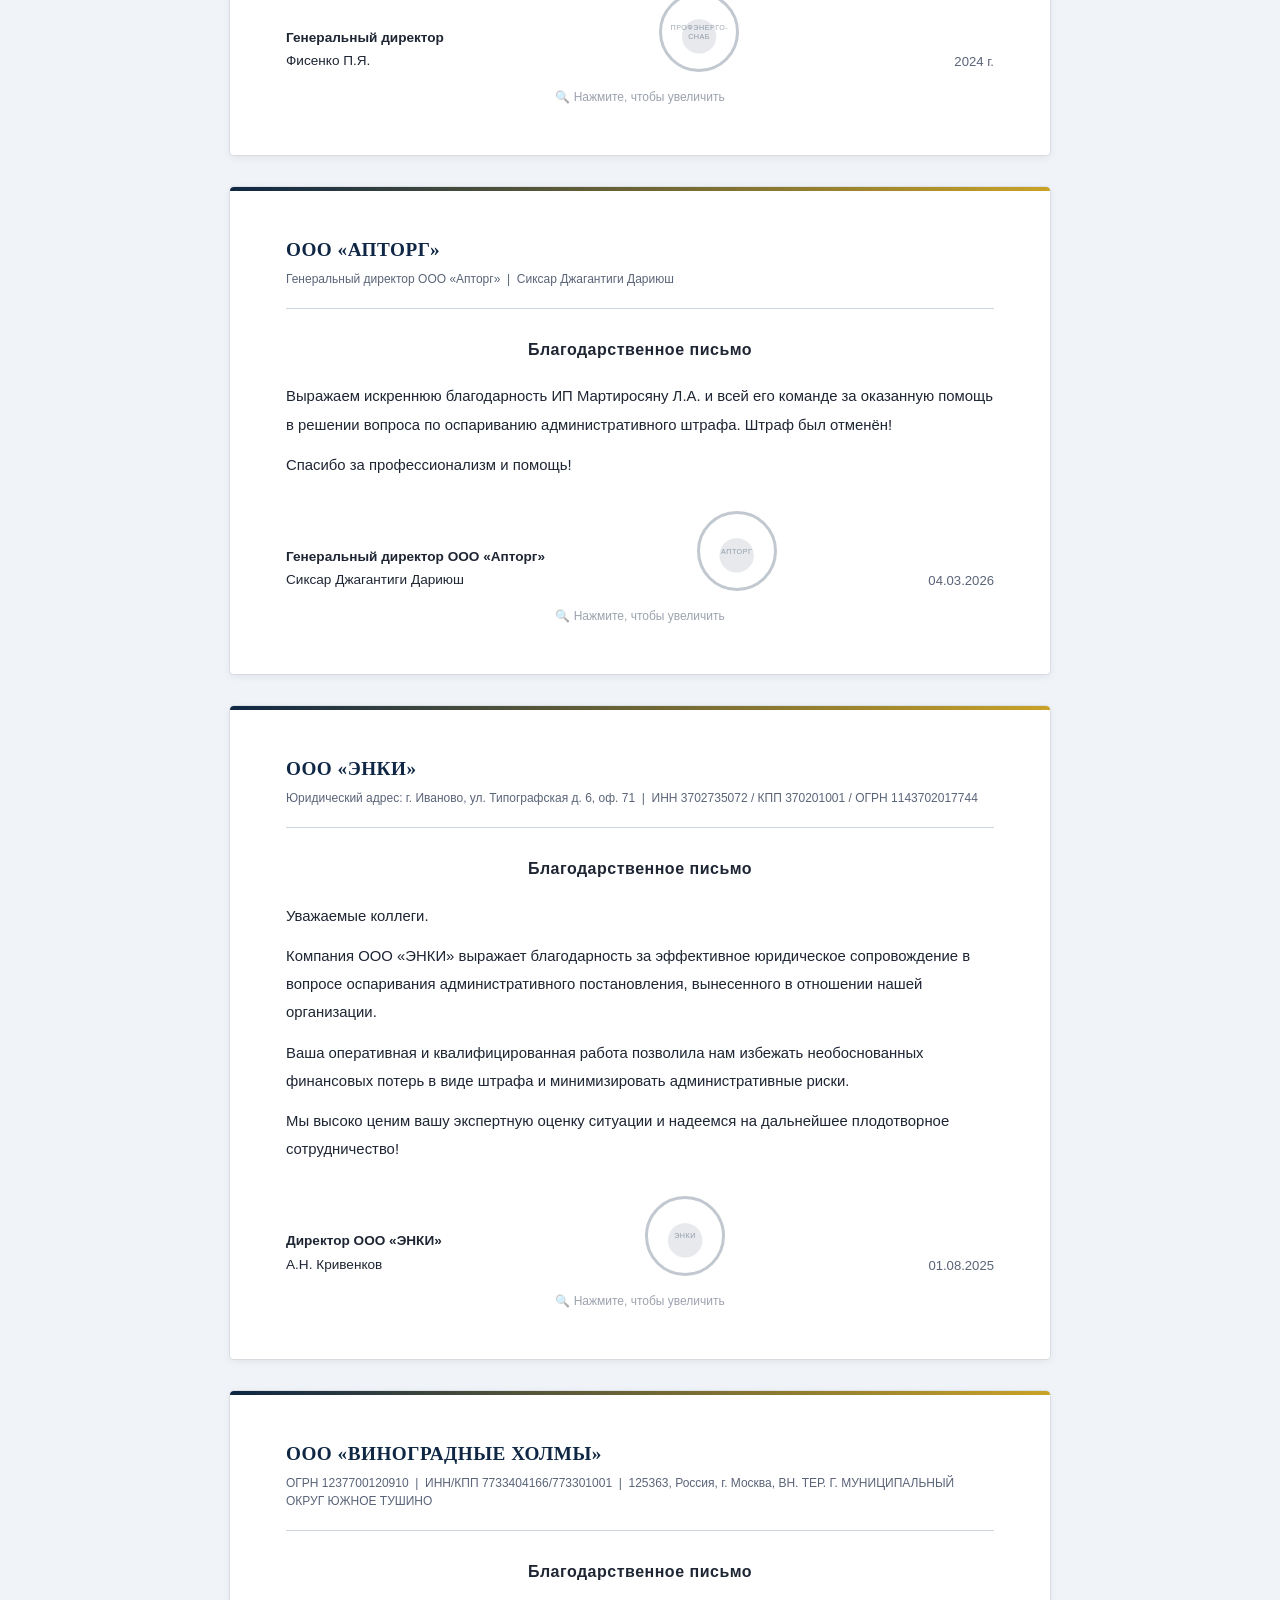
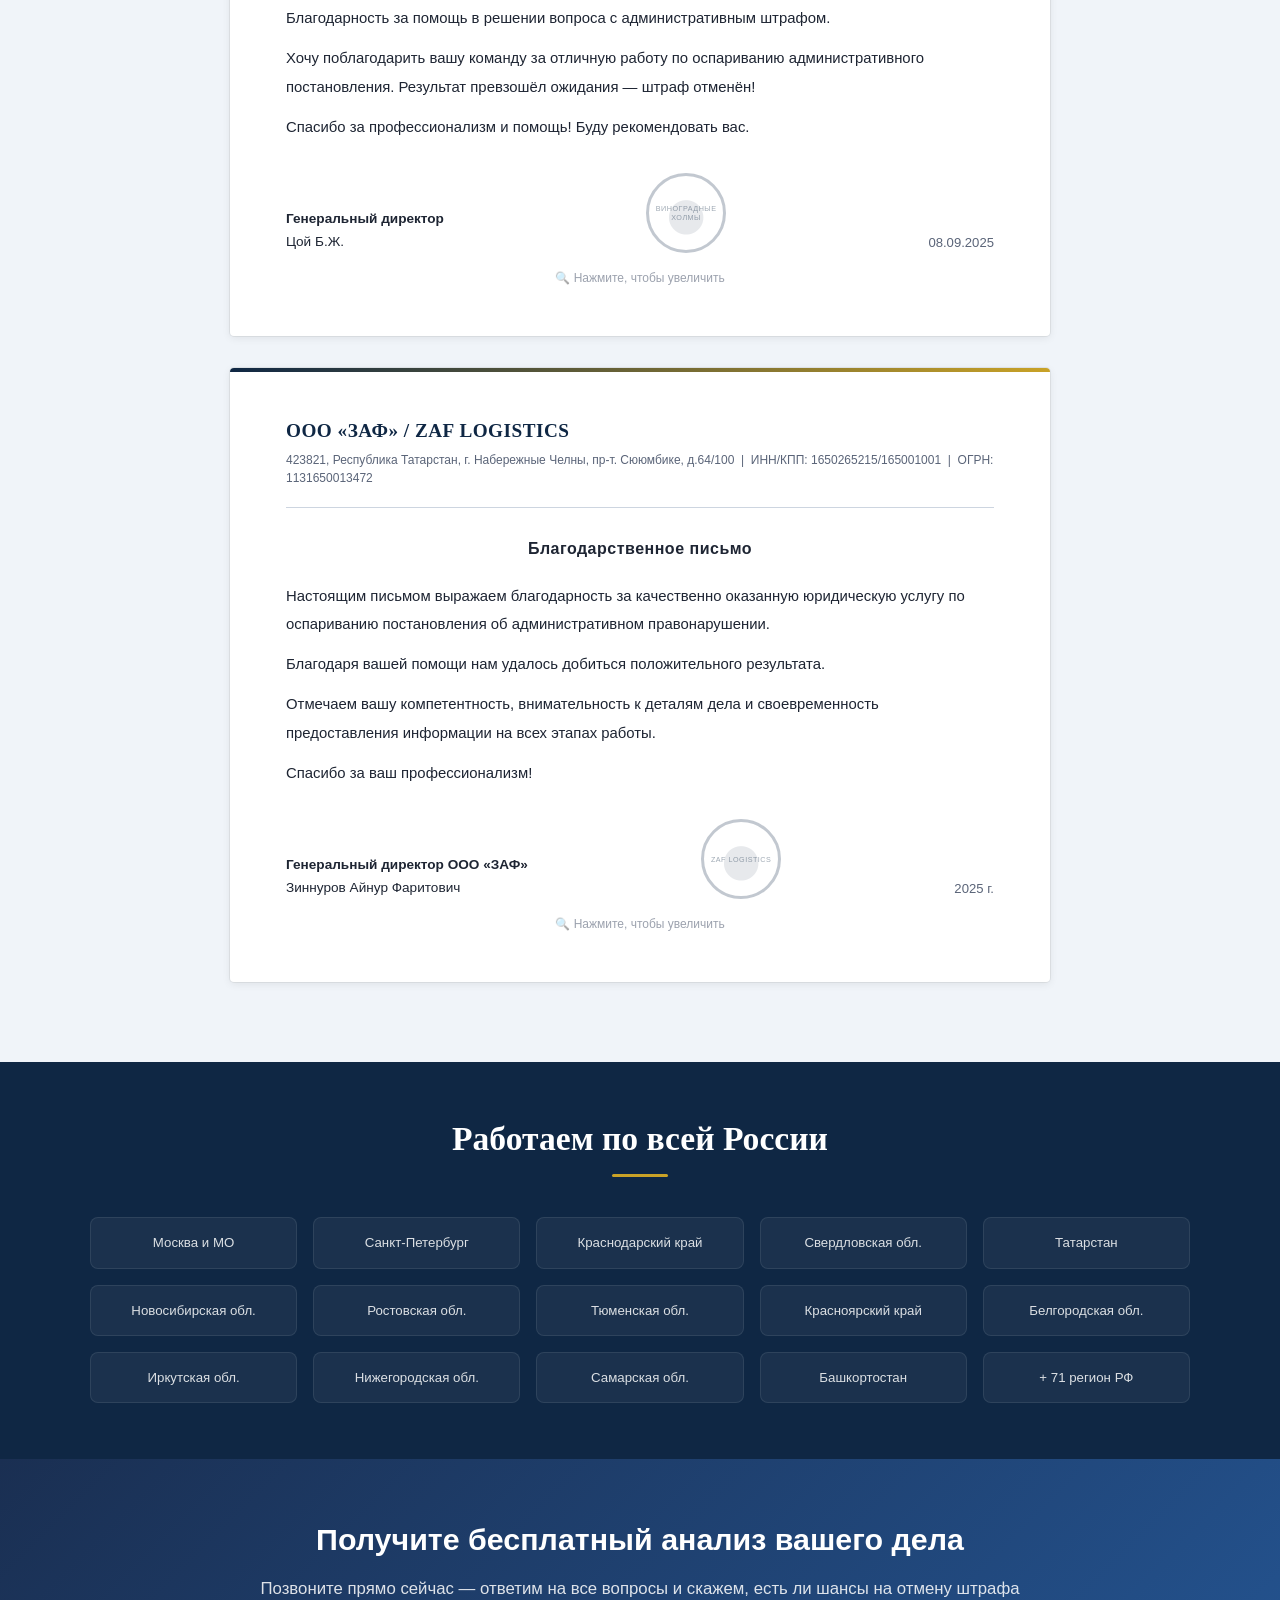
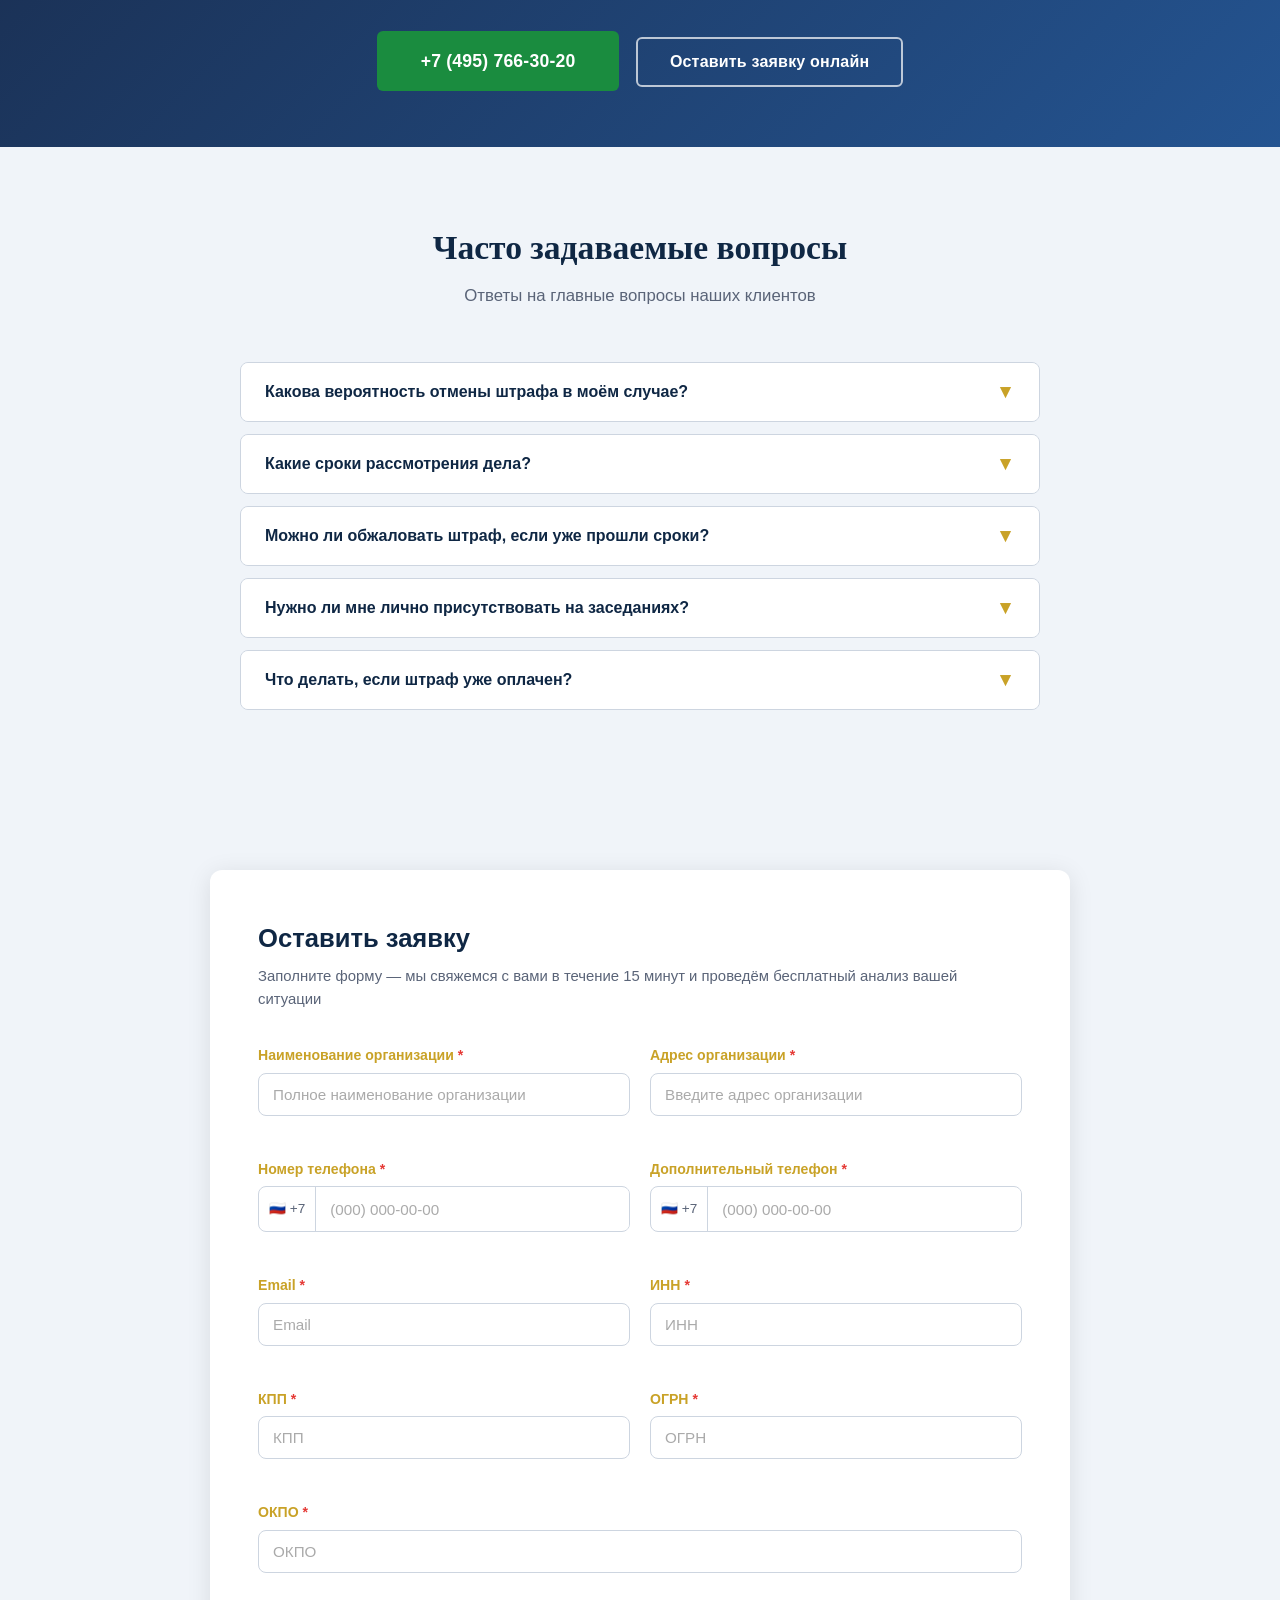
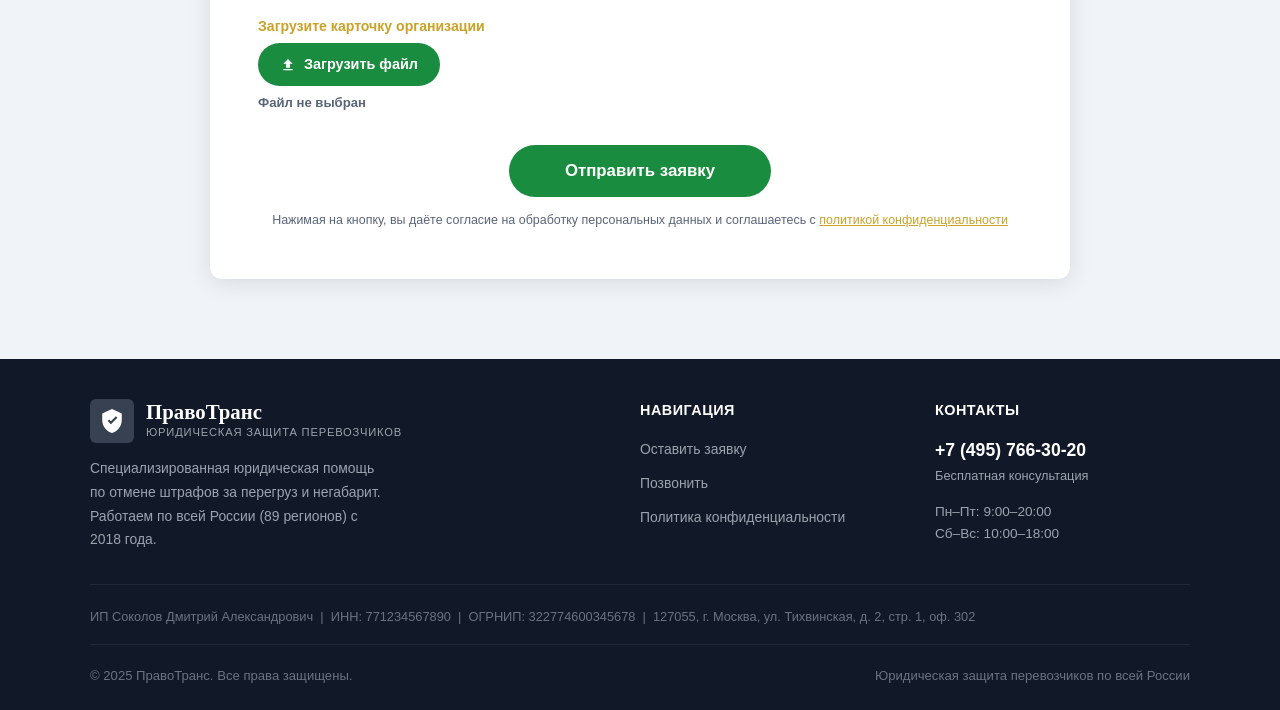
==== commit 71cc16f4: "Rename to ПравоТранс, image lightbox for letters, Unsplash team photos - Brand: ТрансЮрист → ПравоТр" ====
--- a/landing/preview.html
+++ b/landing/preview.html
@@ -4,7 +4,7 @@
   <meta charset="UTF-8" />
   <meta name="viewport" content="width=device-width, initial-scale=1.0" />
   <meta name="description" content="Отменяем штрафы за перегруз и негабарит по всей России. Юридическая помощь перевозчикам. Работаем на результат." />
-  <title>ТрансЮрист — Транспортный юрист. Отмена штрафов за перегруз и негабарит</title>
+  <title>ПравоТранс — Транспортный юрист. Отмена штрафов за перегруз и негабарит по всей России</title>
   <style>
 /* ===== GOOGLE FONTS ===== */
 
@@ -307,7 +307,7 @@
           </svg>
         </div>
         <div class="logo__text">
-          <span class="logo__name">ТрансЮрист</span>
+          <span class="logo__name">ПравоТранс</span>
           <span class="logo__tagline">Юридическая защита перевозчиков</span>
         </div>
       </a>
@@ -532,7 +532,7 @@
 <!-- WHY US -->
 <section class="section">
   <div class="container">
-    <h2 class="section-title">Почему выбирают ТрансЮрист</h2>
+    <h2 class="section-title">Почему выбирают ПравоТранс</h2>
     <p class="section-sub">Узкая специализация — это не ограничение, это преимущество</p>
     <div class="why__grid">
       <div class="why-item">
@@ -613,7 +613,7 @@
     <p class="section-sub">Юристы с узкой специализацией в транспортном праве и административных правонарушениях</p>
     <div class="team__grid" style="grid-template-columns:repeat(3,1fr);">
       <div class="team-card">
-        <img class="team-card__photo" src="https://randomuser.me/api/portraits/men/32.jpg" alt="Карпов Андрей Витальевич" loading="lazy" />
+        <img class="team-card__photo" src="https://images.unsplash.com/photo-1519085360753-af0119f7cbe7?w=400&h=440&fit=crop&crop=faces&auto=format" alt="Карпов Андрей Витальевич" loading="lazy" />
         <div class="team-card__body">
           <div class="team-card__name">Карпов Андрей Витальевич</div>
           <div class="team-card__role">Руководитель практики</div>
@@ -621,7 +621,7 @@
         </div>
       </div>
       <div class="team-card">
-        <img class="team-card__photo" src="https://randomuser.me/api/portraits/women/44.jpg" alt="Сергеева Наталья Владимировна" loading="lazy" />
+        <img class="team-card__photo" src="https://images.unsplash.com/photo-1573497019940-1c28c88b4f3e?w=400&h=440&fit=crop&crop=faces&auto=format" alt="Сергеева Наталья Владимировна" loading="lazy" />
         <div class="team-card__body">
           <div class="team-card__name">Сергеева Наталья Владимировна</div>
           <div class="team-card__role">Старший юрист</div>
@@ -629,7 +629,7 @@
         </div>
       </div>
       <div class="team-card">
-        <img class="team-card__photo" src="https://randomuser.me/api/portraits/men/67.jpg" alt="Петров Денис Игоревич" loading="lazy" />
+        <img class="team-card__photo" src="https://images.unsplash.com/photo-1507003211169-0a1dd7228f2d?w=400&h=440&fit=crop&crop=faces&auto=format" alt="Петров Денис Игоревич" loading="lazy" />
         <div class="team-card__body">
           <div class="team-card__name">Петров Денис Игоревич</div>
           <div class="team-card__role">Юрист по административным делам</div>
@@ -637,7 +637,7 @@
         </div>
       </div>
       <div class="team-card">
-        <img class="team-card__photo" src="https://randomuser.me/api/portraits/men/52.jpg" alt="Власов Игорь Николаевич" loading="lazy" />
+        <img class="team-card__photo" src="https://images.unsplash.com/photo-1463453091185-61582044d556?w=400&h=440&fit=crop&crop=faces&auto=format" alt="Власов Игорь Николаевич" loading="lazy" />
         <div class="team-card__body">
           <div class="team-card__name">Власов Игорь Николаевич</div>
           <div class="team-card__role">Юрист по арбитражным делам</div>
@@ -645,7 +645,7 @@
         </div>
       </div>
       <div class="team-card">
-        <img class="team-card__photo" src="https://randomuser.me/api/portraits/women/68.jpg" alt="Романова Алина Сергеевна" loading="lazy" />
+        <img class="team-card__photo" src="https://images.unsplash.com/photo-1580489944761-15a19d674a80?w=400&h=440&fit=crop&crop=faces&auto=format" alt="Романова Алина Сергеевна" loading="lazy" />
         <div class="team-card__body">
           <div class="team-card__name">Романова Алина Сергеевна</div>
           <div class="team-card__role">Специалист по техническому регламенту</div>
@@ -653,7 +653,7 @@
         </div>
       </div>
       <div class="team-card">
-        <img class="team-card__photo" src="https://randomuser.me/api/portraits/men/85.jpg" alt="Зубков Михаил Олегович" loading="lazy" />
+        <img class="team-card__photo" src="https://images.unsplash.com/photo-1472099645785-5658abf4ff4e?w=400&h=440&fit=crop&crop=faces&auto=format" alt="Зубков Михаил Олегович" loading="lazy" />
         <div class="team-card__body">
           <div class="team-card__name">Зубков Михаил Олегович</div>
           <div class="team-card__role">Региональный представитель</div>
@@ -671,7 +671,7 @@
     <p class="section-sub">Официальные письма от компаний, которым мы помогли отменить штрафы</p>
     <div class="letters__list">
 
-      <div class="letter-doc" onclick="openLetterModal(this)" title="Нажмите, чтобы увеличить">
+      <div class="letter-doc" onclick="openLetterModal(this)" data-img="img/letter1.jpg" title="Нажмите, чтобы увеличить">
         <div class="letter-doc__company">ООО «Профэнергоснаб»</div>
         <div class="letter-doc__requisites">308004, Белгородская обл., г. Белгород, ул. Щорса, д.45, оф.312 &nbsp;|&nbsp; ИНН 3123298103 / КПП 312301001 &nbsp;|&nbsp; тел. 73-07-56, 8-910-323-53-75</div>
         <div class="letter-doc__heading">Благодарственное письмо</div>
@@ -692,7 +692,7 @@
         </div>
       </div>
 
-      <div class="letter-doc" onclick="openLetterModal(this)" title="Нажмите, чтобы увеличить">
+      <div class="letter-doc" onclick="openLetterModal(this)" data-img="img/letter2.jpg" title="Нажмите, чтобы увеличить">
         <div class="letter-doc__company">ООО «АПТОРГ»</div>
         <div class="letter-doc__requisites">Генеральный директор ООО «Апторг» &nbsp;|&nbsp; Сиксар Джагантиги Дариюш</div>
         <div class="letter-doc__heading">Благодарственное письмо</div>
@@ -712,7 +712,7 @@
         </div>
       </div>
 
-      <div class="letter-doc" onclick="openLetterModal(this)" title="Нажмите, чтобы увеличить">
+      <div class="letter-doc" onclick="openLetterModal(this)" data-img="img/letter3.jpg" title="Нажмите, чтобы увеличить">
         <div class="letter-doc__company">ООО «ЭНКИ»</div>
         <div class="letter-doc__requisites">Юридический адрес: г. Иваново, ул. Типографская д. 6, оф. 71 &nbsp;|&nbsp; ИНН 3702735072 / КПП 370201001 / ОГРН 1143702017744</div>
         <div class="letter-doc__heading">Благодарственное письмо</div>
@@ -734,7 +734,7 @@
         </div>
       </div>
 
-      <div class="letter-doc" onclick="openLetterModal(this)" title="Нажмите, чтобы увеличить">
+      <div class="letter-doc" onclick="openLetterModal(this)" data-img="img/letter4.jpg" title="Нажмите, чтобы увеличить">
         <div class="letter-doc__company">ООО «Виноградные Холмы»</div>
         <div class="letter-doc__requisites">ОГРН 1237700120910 &nbsp;|&nbsp; ИНН/КПП 7733404166/773301001 &nbsp;|&nbsp; 125363, Россия, г. Москва, ВН. ТЕР. Г. МУНИЦИПАЛЬНЫЙ ОКРУГ ЮЖНОЕ ТУШИНО</div>
         <div class="letter-doc__heading">Благодарственное письмо</div>
@@ -755,7 +755,7 @@
         </div>
       </div>
 
-      <div class="letter-doc" onclick="openLetterModal(this)" title="Нажмите, чтобы увеличить">
+      <div class="letter-doc" onclick="openLetterModal(this)" data-img="img/letter5.jpg" title="Нажмите, чтобы увеличить">
         <div class="letter-doc__company">ООО «ЗАФ» / ZAF Logistics</div>
         <div class="letter-doc__requisites">423821, Республика Татарстан, г. Набережные Челны, пр-т. Сююмбике, д.64/100 &nbsp;|&nbsp; ИНН/КПП: 1650265215/165001001 &nbsp;|&nbsp; ОГРН: 1131650013472</div>
         <div class="letter-doc__heading">Благодарственное письмо</div>
@@ -977,7 +977,7 @@
             </svg>
           </div>
           <div class="logo__text">
-            <span class="logo__name" style="color:#fff;">ТрансЮрист</span>
+            <span class="logo__name" style="color:#fff;">ПравоТранс</span>
             <span class="logo__tagline">Юридическая защита перевозчиков</span>
           </div>
         </div>
@@ -1004,7 +1004,7 @@
       ИП Соколов Дмитрий Александрович &nbsp;|&nbsp; ИНН: 771234567890 &nbsp;|&nbsp; ОГРНИП: 322774600345678 &nbsp;|&nbsp; 127055, г. Москва, ул. Тихвинская, д. 2, стр. 1, оф. 302
     </div>
     <div class="footer__bottom">
-      <span>© 2025 ТрансЮрист. Все права защищены.</span>
+      <span>© 2025 ПравоТранс. Все права защищены.</span>
       <span>Юридическая защита перевозчиков по всей России</span>
     </div>
   </div>
@@ -1228,17 +1228,38 @@
 
 // ===== LETTER LIGHTBOX =====
 function openLetterModal(el) {
-  const content = el.cloneNode(true);
-  content.style.cursor = 'default';
-  content.style.transform = 'none';
-  content.style.boxShadow = 'none';
-  // Remove the hover hint pseudo-element effect by adding a class
-  content.classList.add('lb-clone');
-  document.getElementById('lbContent').innerHTML = '';
-  document.getElementById('lbContent').appendChild(content);
-  document.getElementById('lbOverlay').classList.add('active');
+  const imgSrc = el.getAttribute('data-img');
+  const overlay = document.getElementById('lbOverlay');
+  const content = document.getElementById('lbContent');
+
+  if (imgSrc) {
+    // Try to show image; fallback to HTML if image fails to load
+    const img = document.createElement('img');
+    img.src = imgSrc;
+    img.alt = 'Благодарственное письмо';
+    img.style.cssText = 'width:100%;border-radius:4px;display:block;';
+    img.onerror = function() {
+      // Image not found — show HTML content instead
+      const clone = el.cloneNode(true);
+      clone.classList.add('lb-clone');
+      clone.style.cssText = 'cursor:default;transform:none;box-shadow:none;';
+      content.innerHTML = '';
+      content.appendChild(clone);
+    };
+    content.innerHTML = '';
+    content.appendChild(img);
+  } else {
+    const clone = el.cloneNode(true);
+    clone.classList.add('lb-clone');
+    clone.style.cssText = 'cursor:default;transform:none;box-shadow:none;';
+    content.innerHTML = '';
+    content.appendChild(clone);
+  }
+
+  overlay.classList.add('active');
   document.body.style.overflow = 'hidden';
 }
+
 function closeLetterModal(e) {
   if (e && e.target !== document.getElementById('lbOverlay') && !e.target.classList.contains('lb-close')) return;
   document.getElementById('lbOverlay').classList.remove('active');
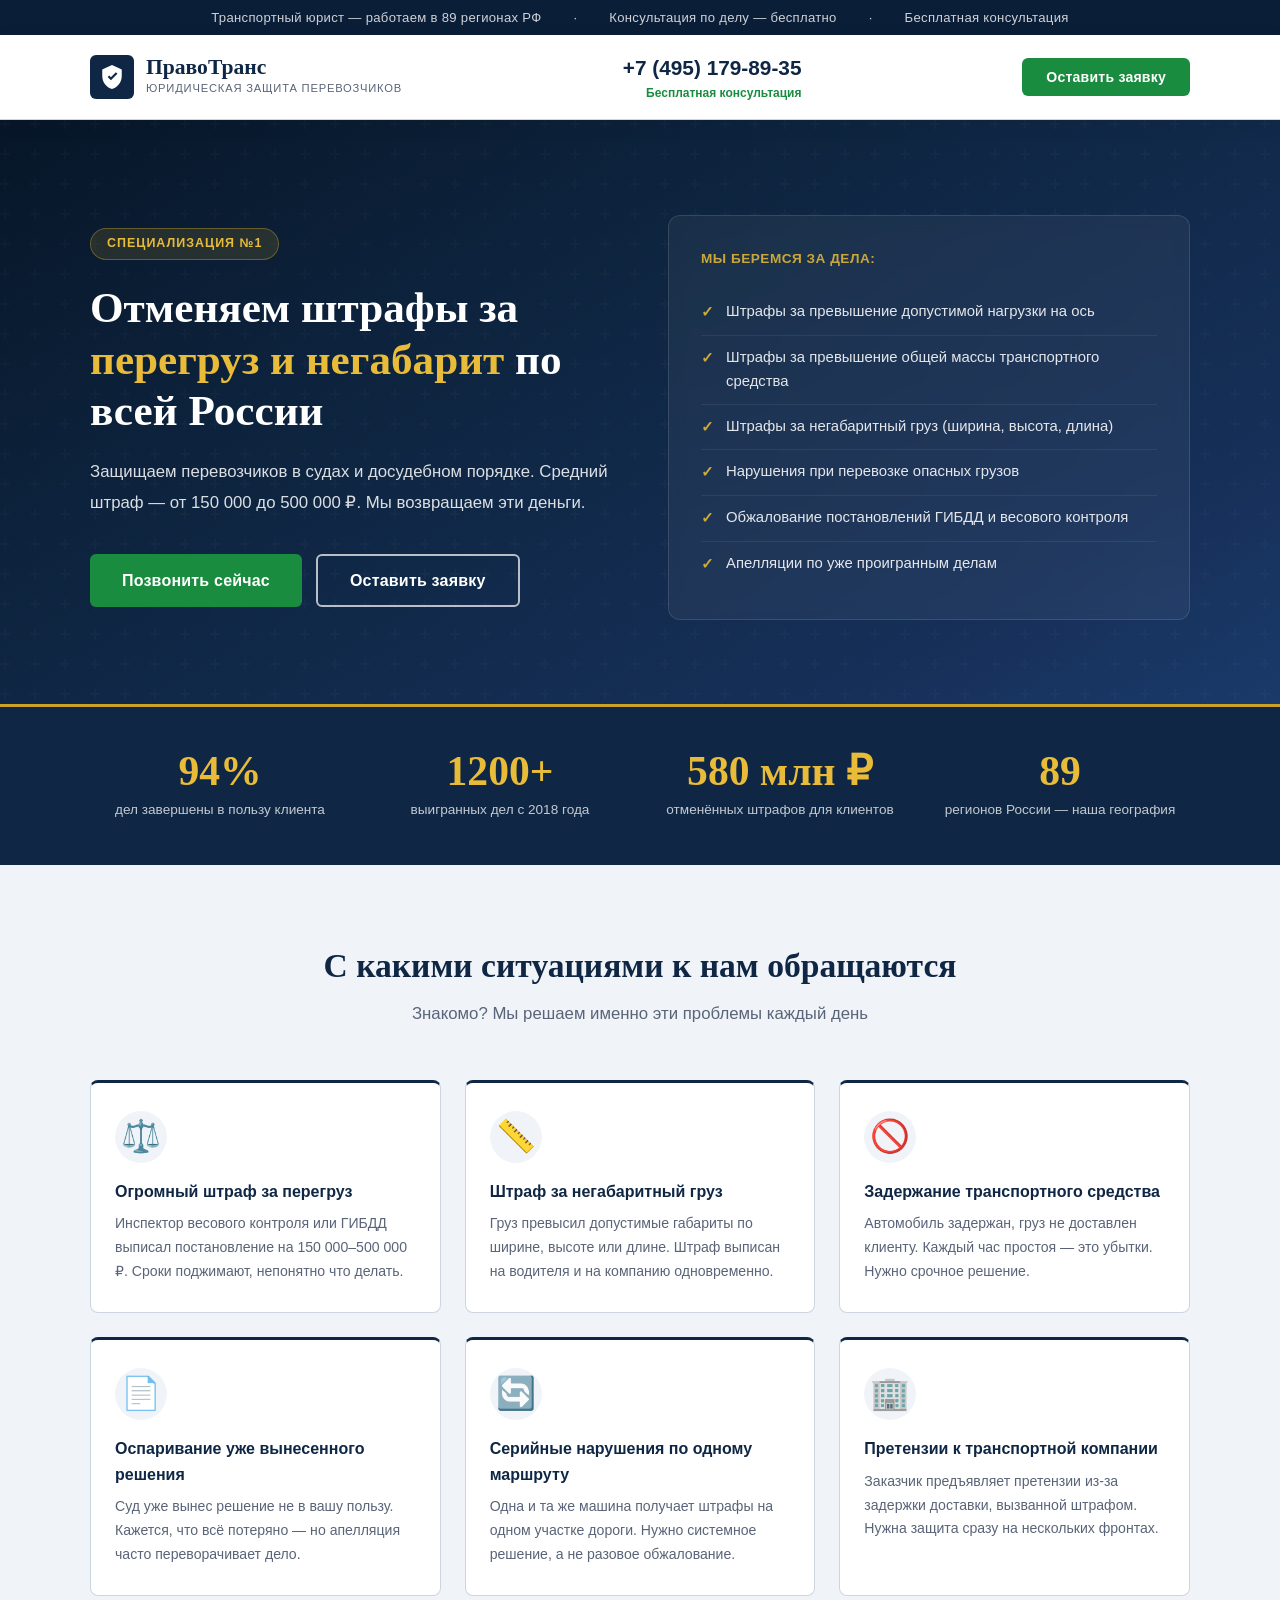
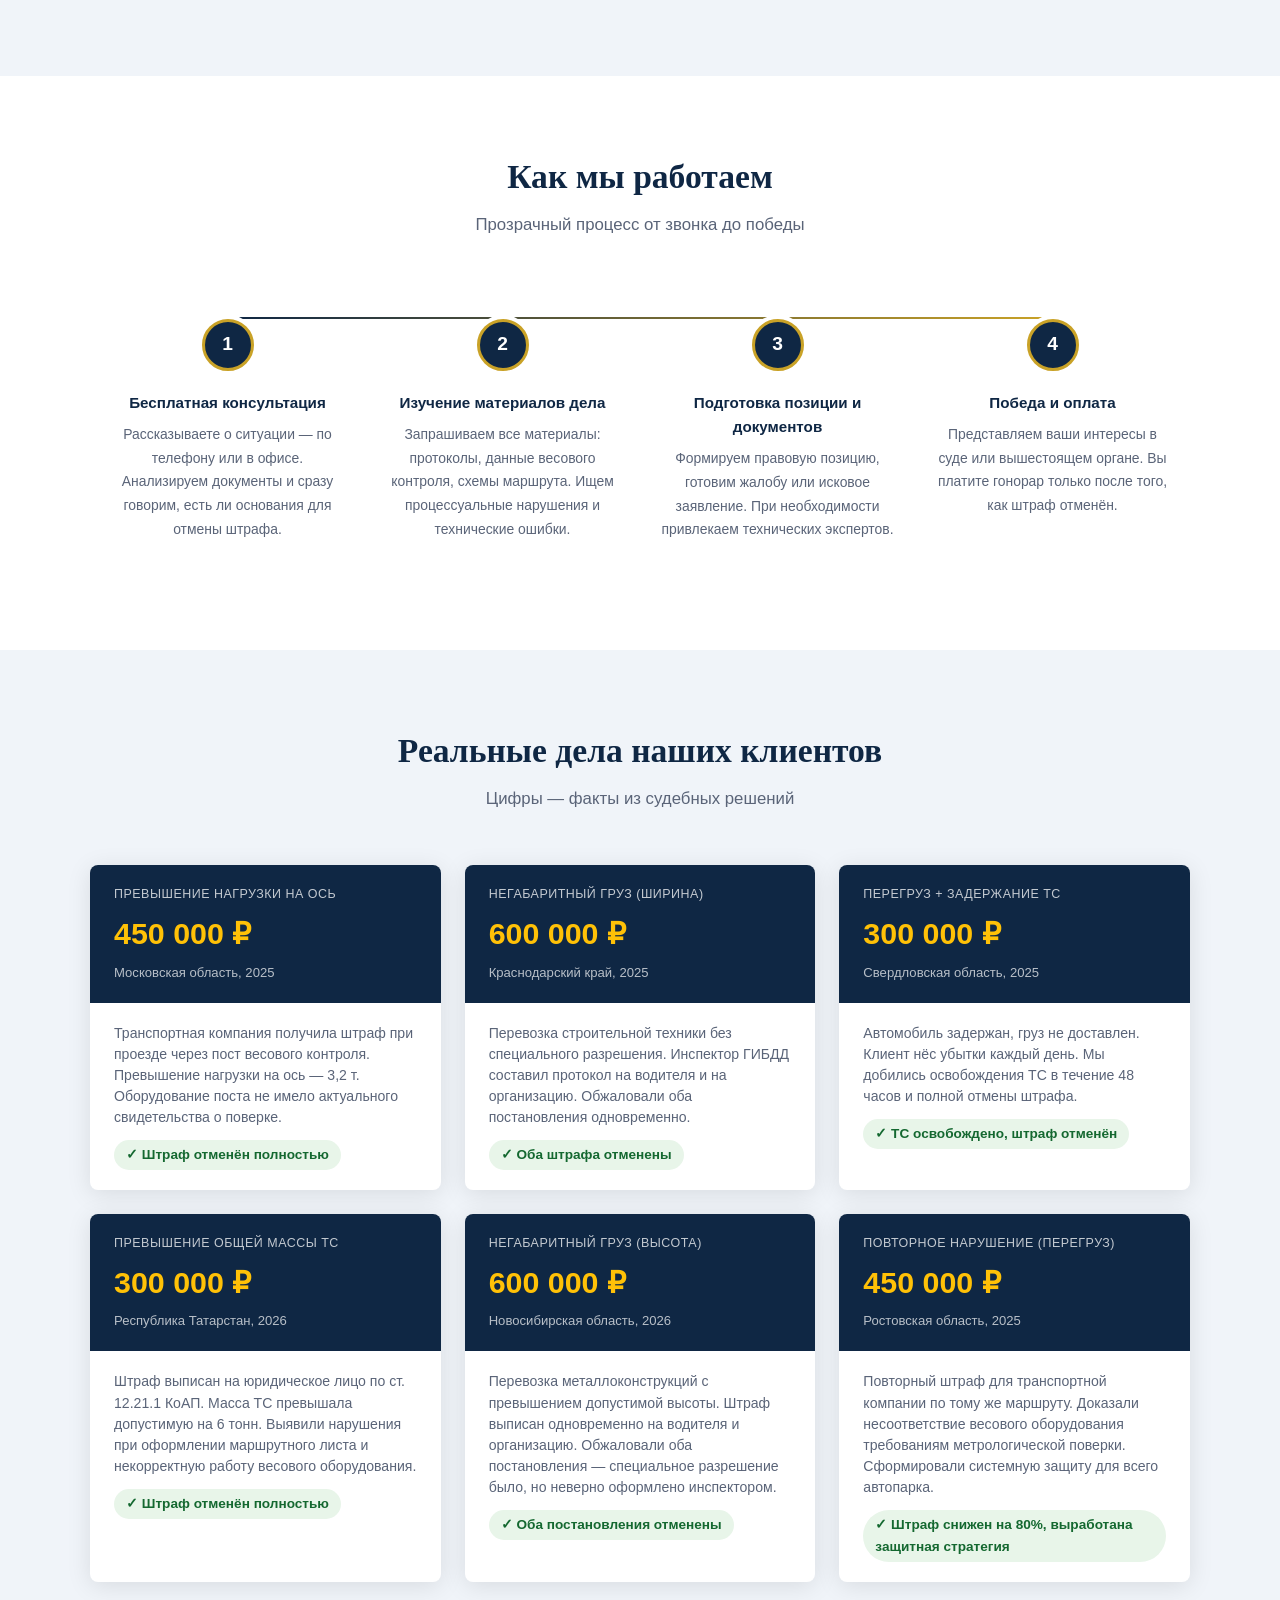
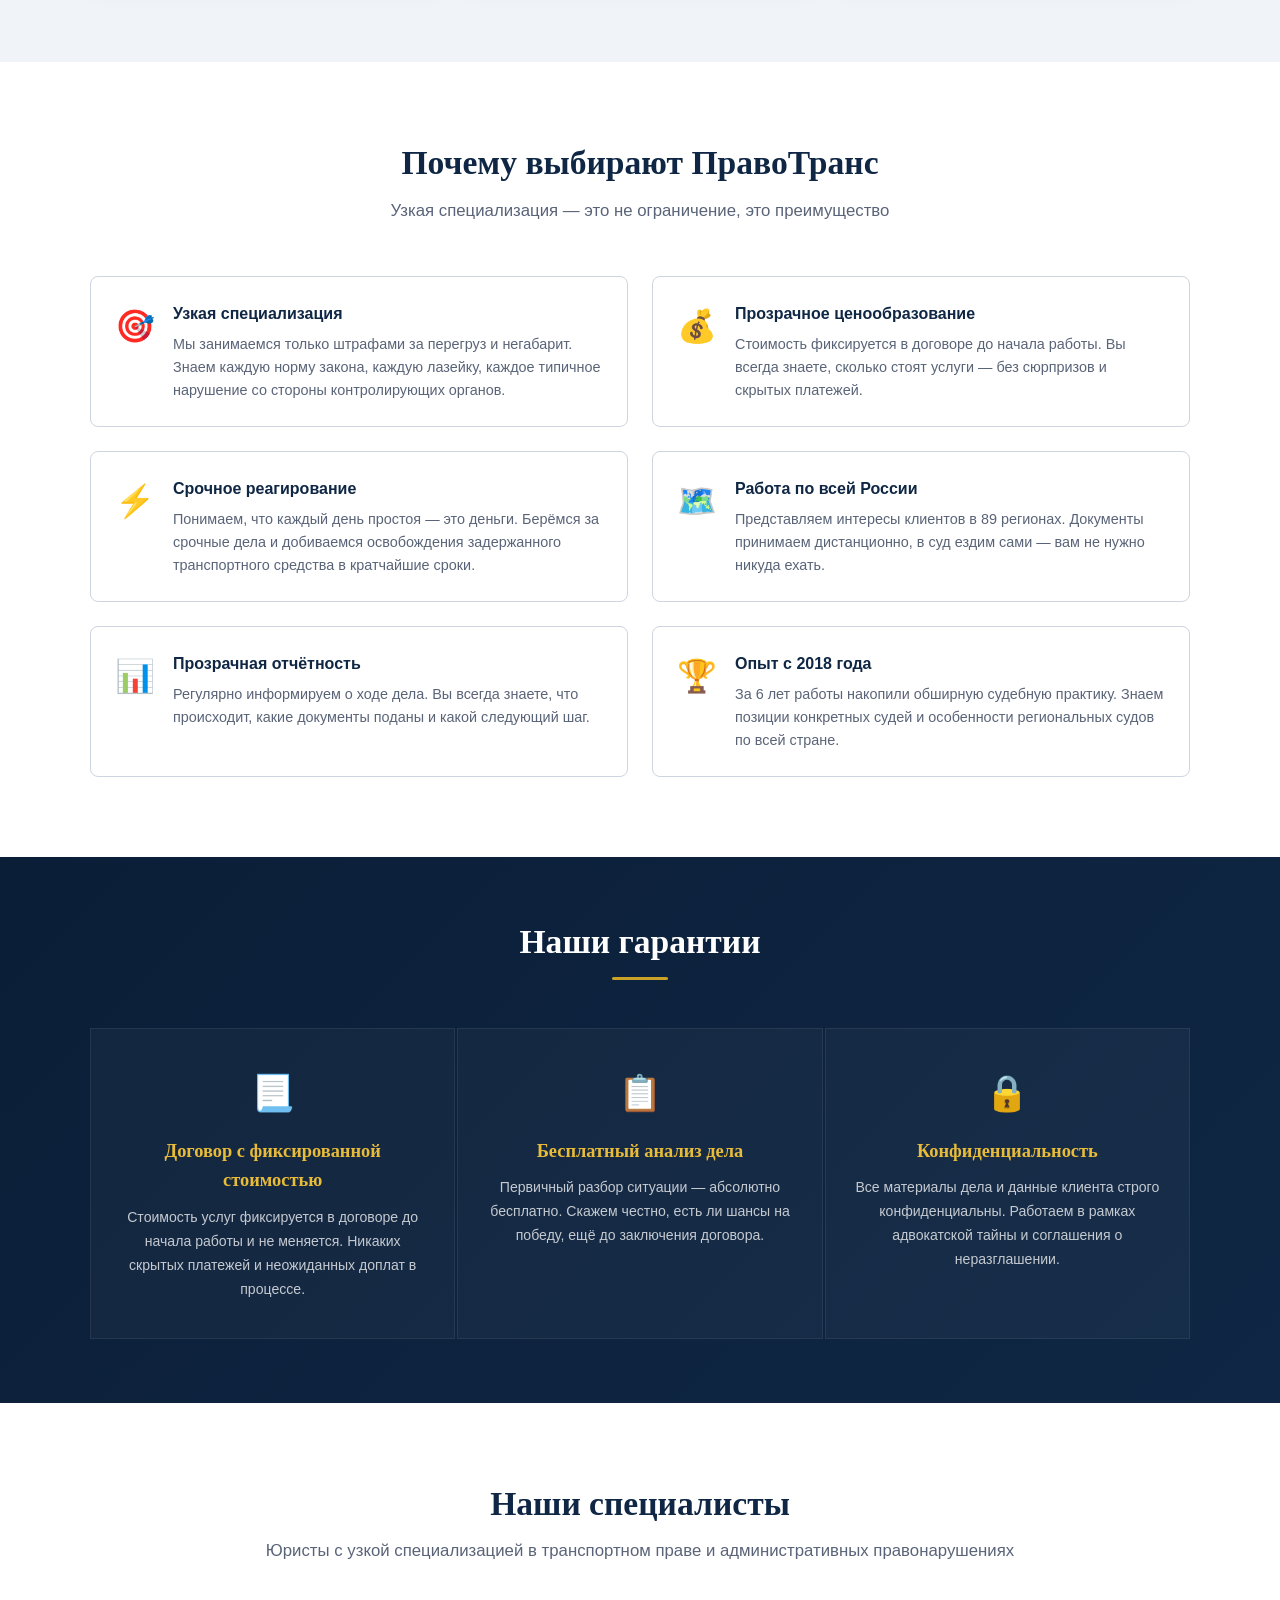
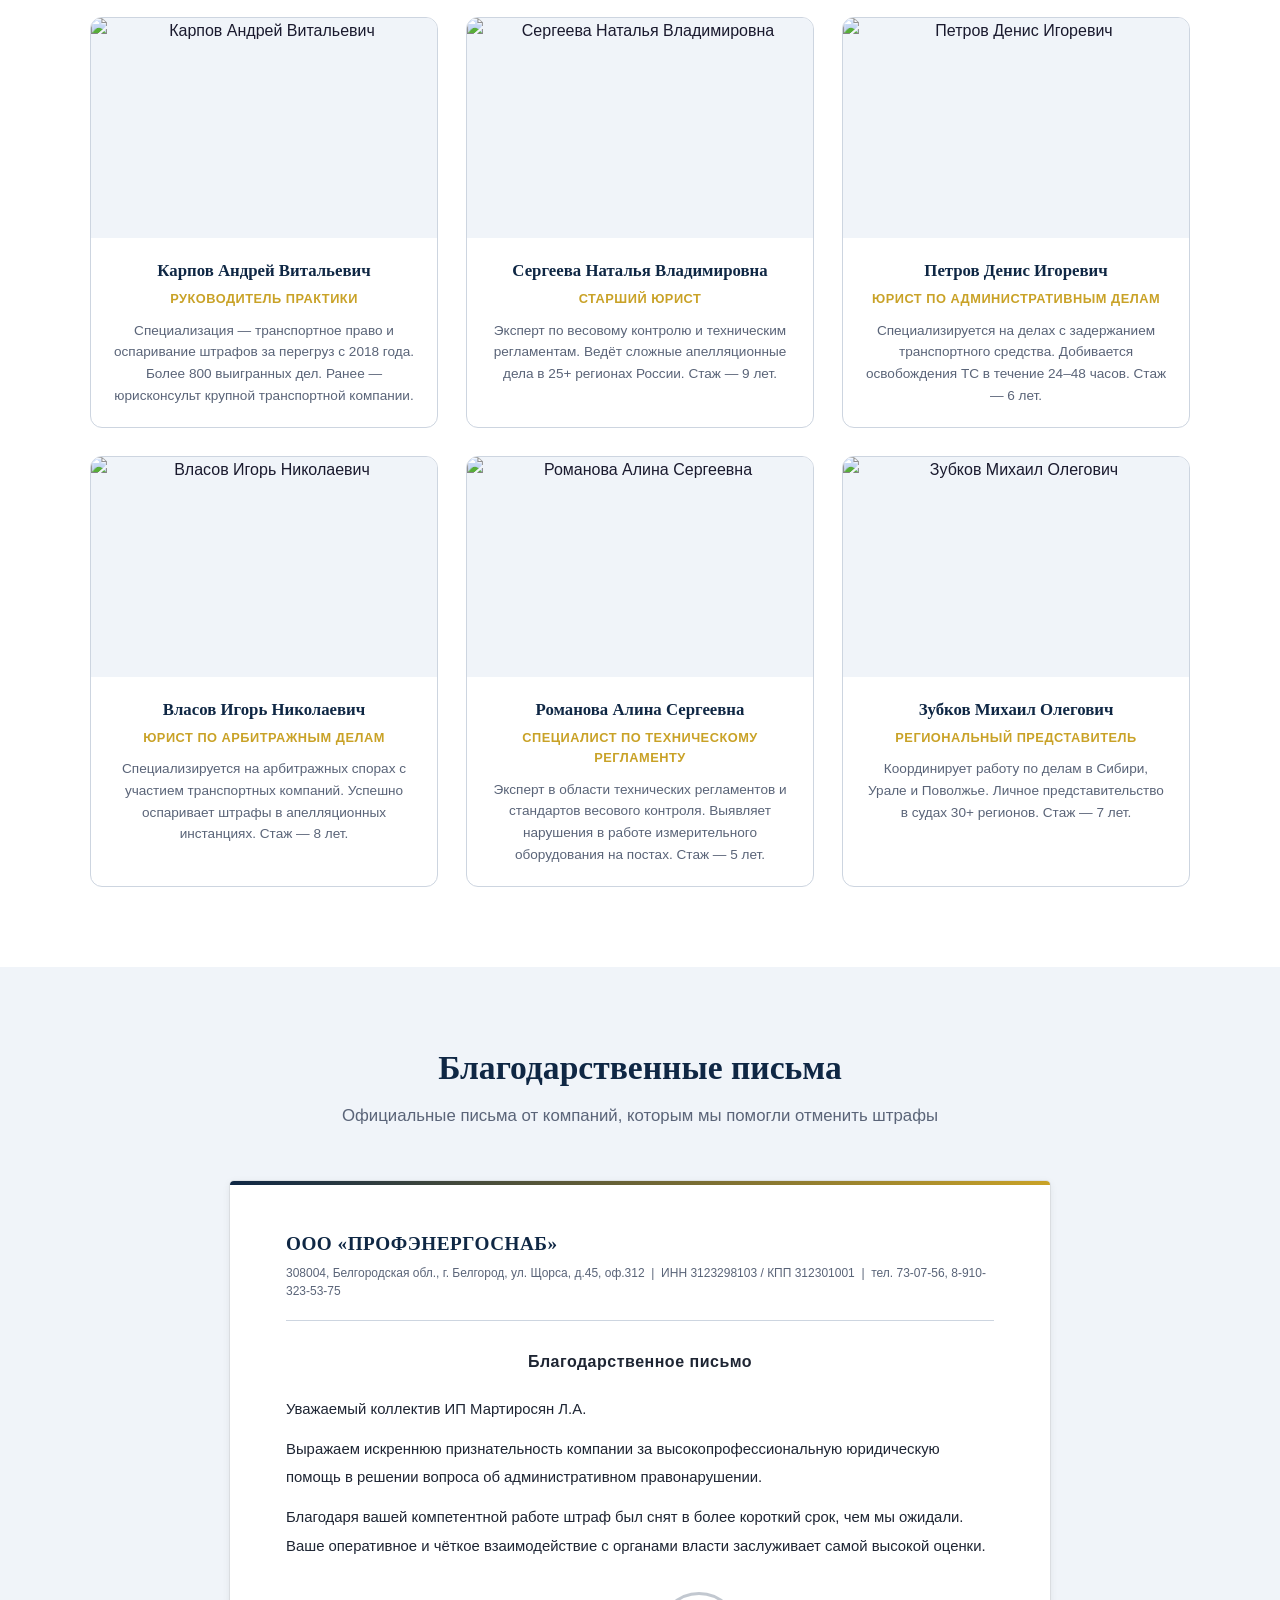
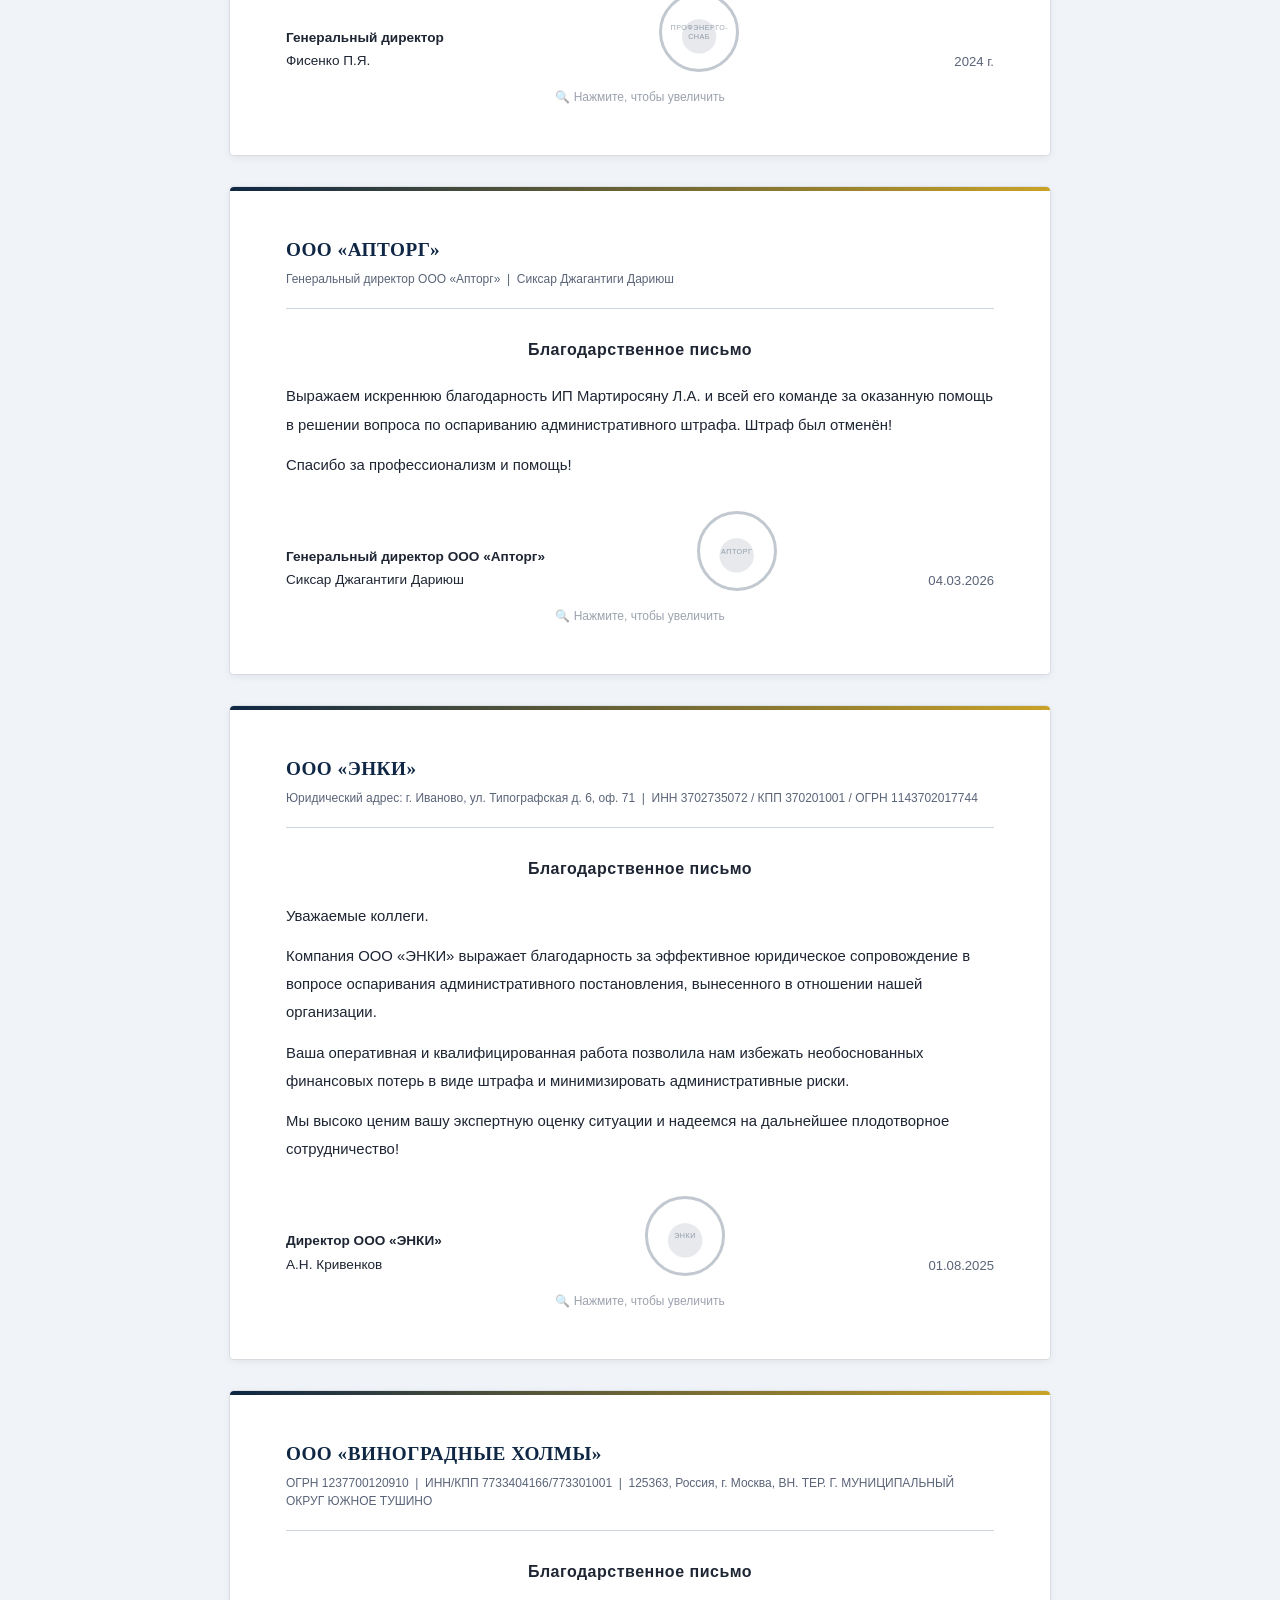
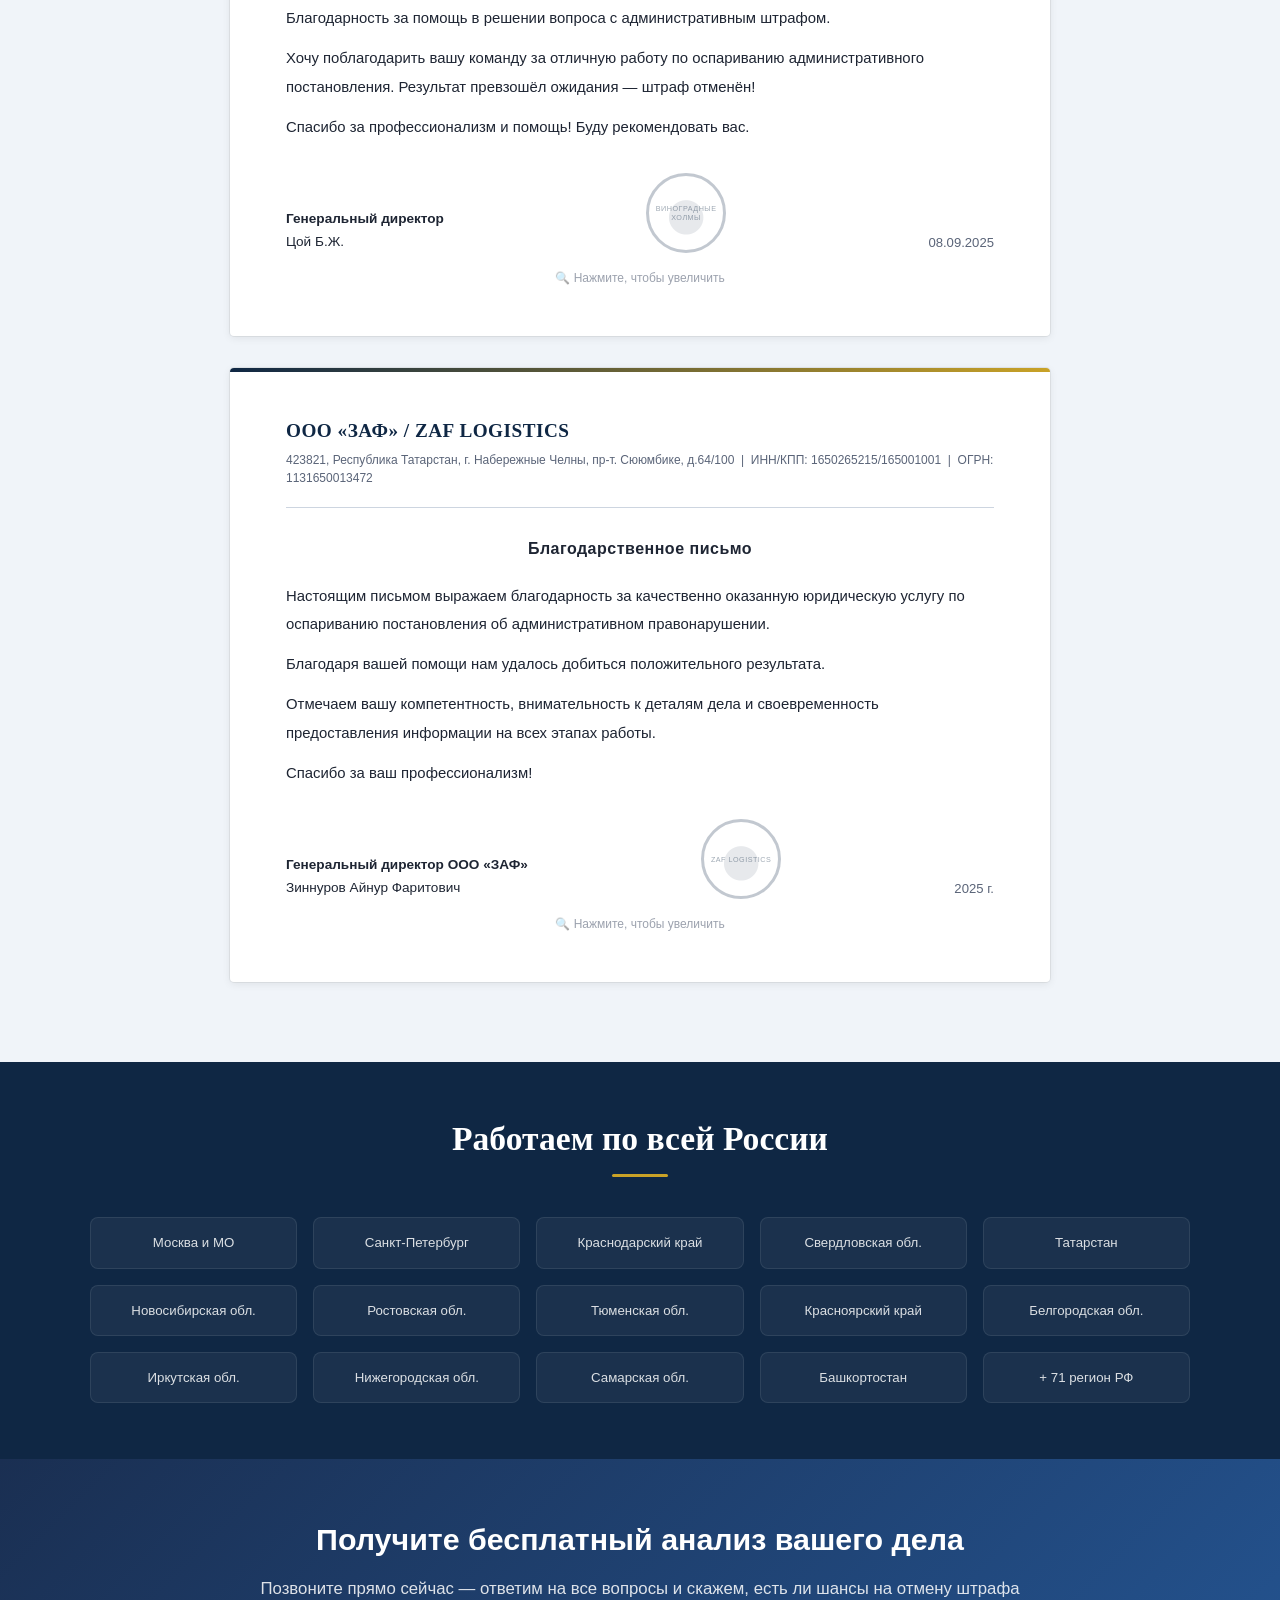
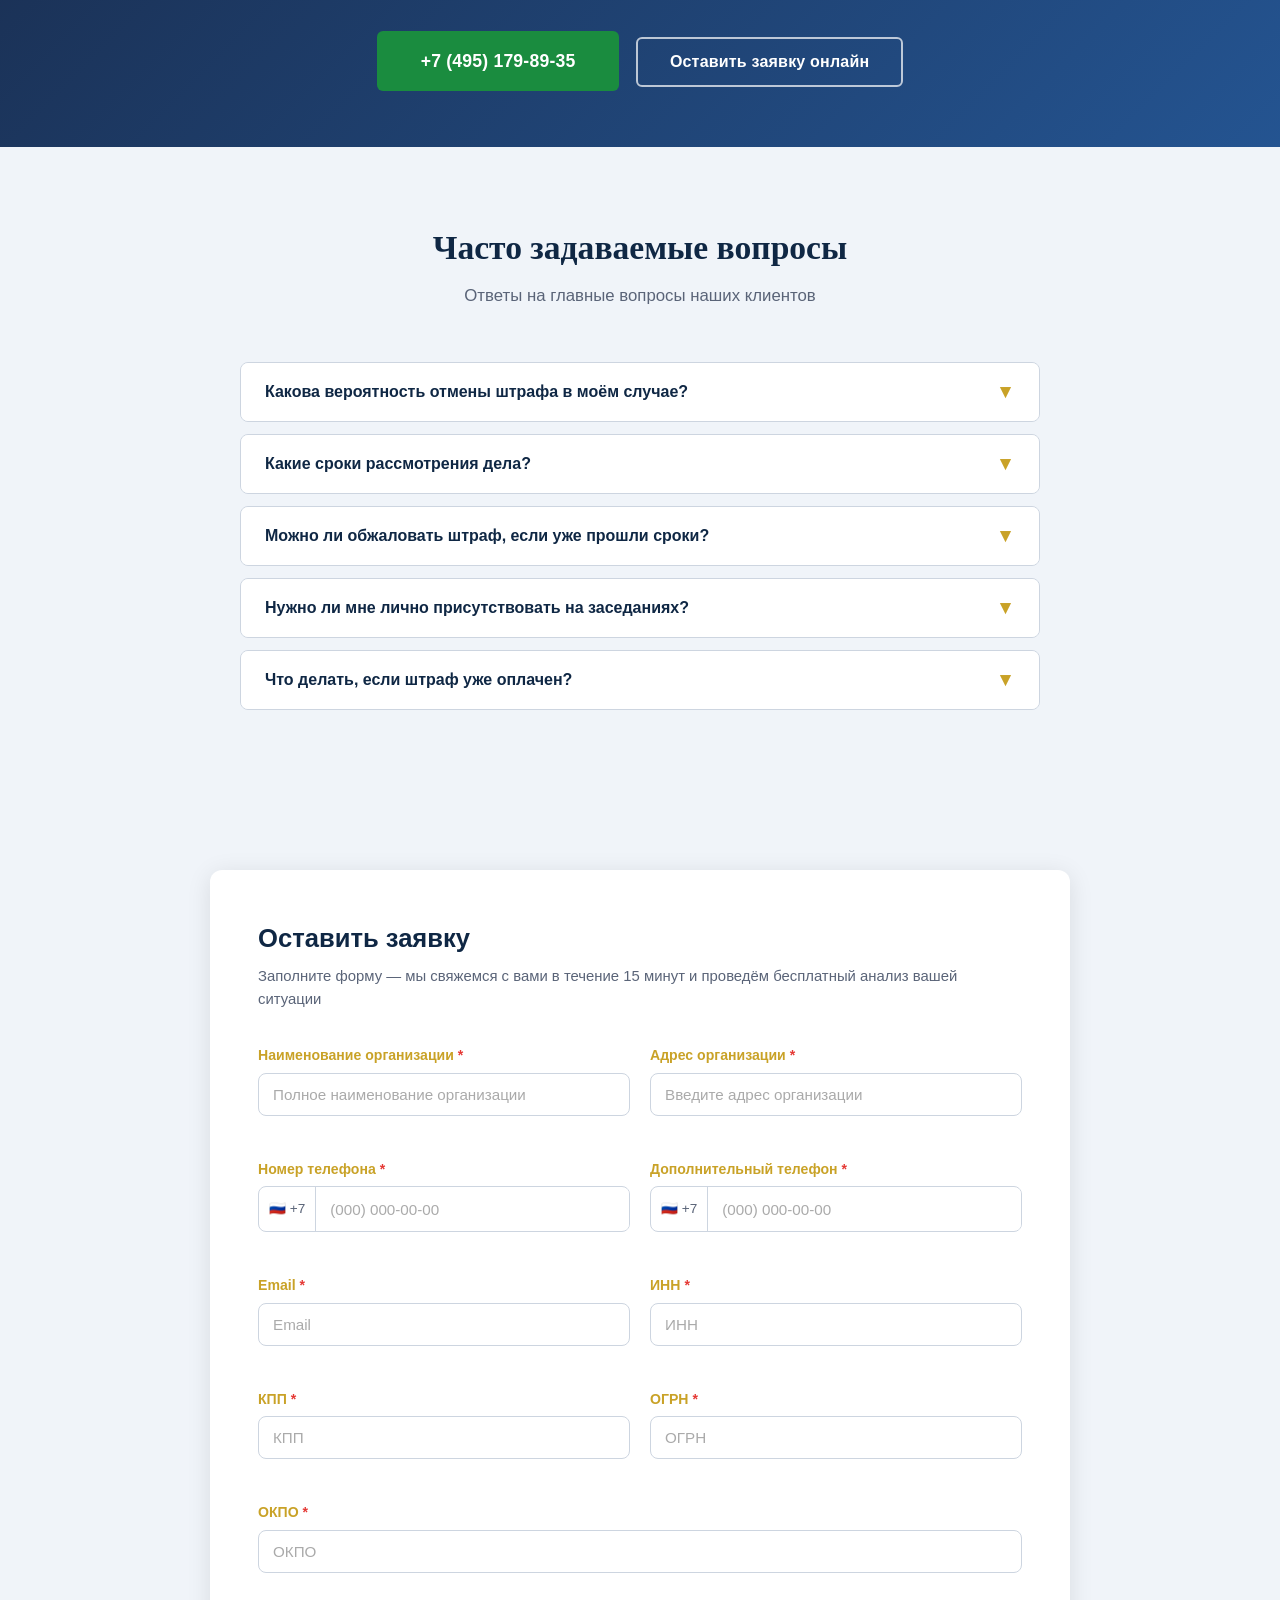
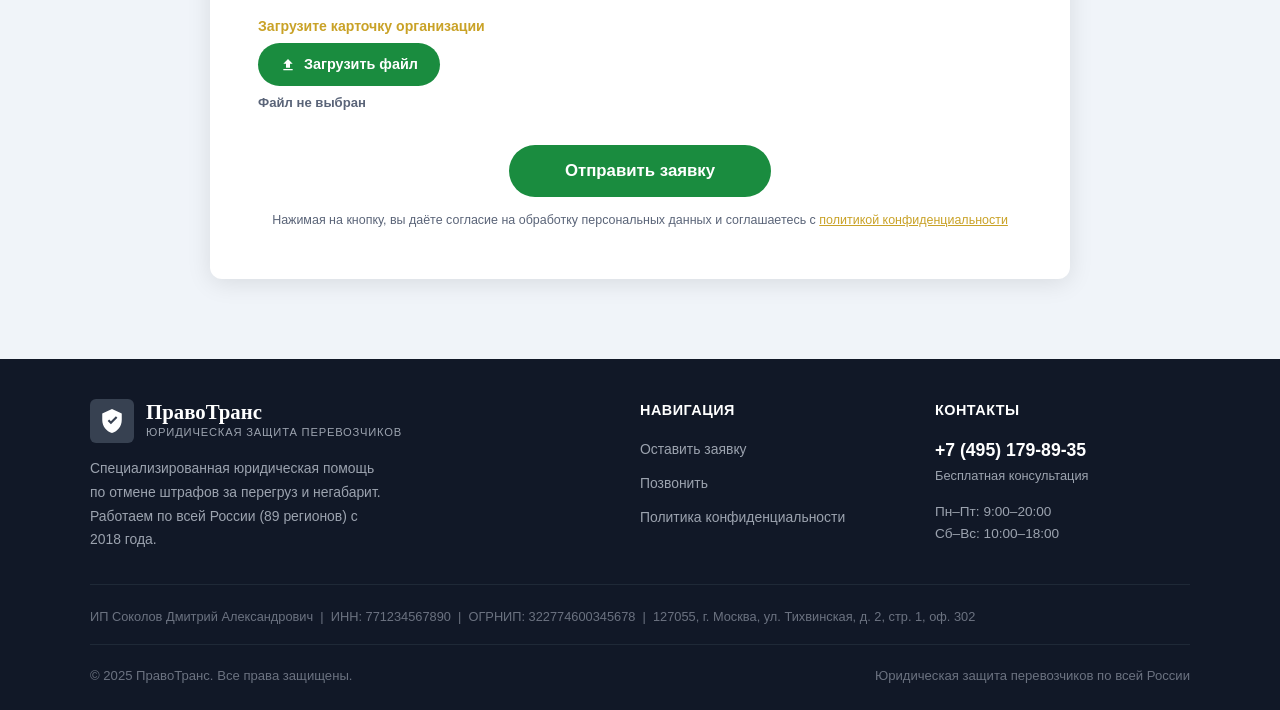
==== commit de9ad38f: "Phone update, contact modal, redirects, mobile fixes, thank-you pages - Phone: +7 (495) 179-89-35 th" ====
--- a/landing/preview.html
+++ b/landing/preview.html
@@ -259,28 +259,76 @@
 .region-item { background: rgba(255,255,255,0.06); border: 1px solid rgba(255,255,255,0.1); border-radius: var(--radius); padding: 14px 12px; text-align: center; font-size: 0.83rem; opacity: 0.85; transition: background .2s; }
 .region-item:hover { background: rgba(255,255,255,0.1); }
 
+/* ===== CONTACT MODAL ===== */
+.modal-overlay { display: none; position: fixed; inset: 0; background: rgba(10,20,40,0.82); z-index: 200; align-items: center; justify-content: center; padding: 20px; }
+.modal-overlay.active { display: flex; }
+.modal-box { background: #fff; border-radius: 12px; width: 100%; max-width: 440px; padding: 40px 36px 32px; position: relative; box-shadow: 0 24px 64px rgba(0,0,0,0.3); }
+.modal-close { position: absolute; top: 14px; right: 16px; font-size: 1.6rem; background: none; border: none; cursor: pointer; color: var(--muted); line-height: 1; transition: color .15s; }
+.modal-close:hover { color: var(--blue); }
+.modal-icon { font-size: 2.2rem; text-align: center; margin-bottom: 12px; }
+.modal-title { font-family: 'Playfair Display', Georgia, serif; font-size: 1.4rem; font-weight: 700; color: var(--blue); text-align: center; margin-bottom: 6px; }
+.modal-sub { text-align: center; font-size: 0.88rem; color: var(--muted); margin-bottom: 24px; }
+.modal-group { display: flex; flex-direction: column; gap: 5px; margin-bottom: 16px; }
+.modal-group label { font-size: 0.85rem; font-weight: 600; color: var(--blue); }
+.modal-group input { border: 1.5px solid var(--border); border-radius: var(--radius); padding: 12px 14px; font-size: 1rem; color: var(--text); outline: none; transition: border-color .2s; width: 100%; }
+.modal-group input:focus { border-color: var(--blue2); }
+.modal-group input.error { border-color: #e53935; }
+.modal-group input.valid { border-color: var(--green); }
+.modal-submit { width: 100%; background: var(--green); color: #fff; border: none; border-radius: 6px; padding: 14px; font-size: 1rem; font-weight: 700; cursor: pointer; transition: background .2s, transform .15s; margin-top: 4px; }
+.modal-submit:hover { background: var(--green2); transform: translateY(-1px); }
+
 /* ===== RESPONSIVE ===== */
 @media (max-width: 900px) {
-  .hero__inner     { grid-template-columns: 1fr; }
-  .hero__card      { display: none; }
-  .stats__grid     { grid-template-columns: repeat(2, 1fr); }
-  .problems__grid  { grid-template-columns: 1fr 1fr; }
-  .steps           { grid-template-columns: 1fr 1fr; }
-  .cases__grid     { grid-template-columns: 1fr 1fr; }
-  .why__grid       { grid-template-columns: 1fr; }
-  .footer__inner   { grid-template-columns: 1fr 1fr; }
-  .form-wrap       { padding: 32px 24px; }
+  .hero__inner       { grid-template-columns: 1fr; }
+  .hero__card        { display: none; }
+  .stats__grid       { grid-template-columns: repeat(2, 1fr); }
+  .problems__grid    { grid-template-columns: 1fr 1fr; }
+  .steps             { grid-template-columns: 1fr 1fr; }
+  .steps::before     { display: none; }
+  .cases__grid       { grid-template-columns: 1fr 1fr; }
+  .why__grid         { grid-template-columns: 1fr; }
+  .team__grid        { grid-template-columns: 1fr 1fr !important; }
+  .guarantee__grid   { grid-template-columns: 1fr; gap: 1px; }
+  .regions__grid     { grid-template-columns: repeat(3, 1fr); }
+  .footer__inner     { grid-template-columns: 1fr 1fr; }
+  .form-wrap         { padding: 32px 24px; }
+  .letter-doc        { padding: 32px 28px; }
 }
 @media (max-width: 600px) {
-  .section-title   { font-size: 1.55rem; }
-  .hero__title     { font-size: 1.75rem; }
-  .problems__grid  { grid-template-columns: 1fr; }
-  .steps           { grid-template-columns: 1fr; }
-  .cases__grid     { grid-template-columns: 1fr; }
-  .footer__inner   { grid-template-columns: 1fr; }
-  .form-grid       { grid-template-columns: 1fr; }
-  .header__cta     { display: none; }
-  .stats__grid     { grid-template-columns: 1fr 1fr; }
+  /* Topbar */
+  .topbar { font-size: 0.75rem; padding: 5px 12px; }
+  .topbar span:nth-child(3),
+  .topbar span:nth-child(4),
+  .topbar span:nth-child(5) { display: none; }
+
+  /* Header */
+  .header__inner     { padding: 10px 0; flex-wrap: wrap; gap: 8px; }
+  .header__cta       { display: none; }
+  .logo__name        { font-size: 1.1rem; }
+  .logo__tagline     { display: none; }
+  .header__phone a   { font-size: 1.05rem; white-space: nowrap; }
+  .header__phone span { font-size: 0.7rem; }
+
+  /* Sections */
+  .section           { padding: 52px 0; }
+  .section-title     { font-size: 1.45rem; }
+  .hero              { padding: 56px 0 48px; }
+  .hero__title       { font-size: 1.65rem; }
+  .hero__btns        { flex-direction: column; gap: 10px; }
+  .hero__btns .btn   { width: 100%; text-align: center; }
+  .problems__grid    { grid-template-columns: 1fr; }
+  .steps             { grid-template-columns: 1fr; }
+  .cases__grid       { grid-template-columns: 1fr; }
+  .team__grid        { grid-template-columns: 1fr !important; }
+  .footer__inner     { grid-template-columns: 1fr; }
+  .form-grid         { grid-template-columns: 1fr; }
+  .stats__grid       { grid-template-columns: 1fr 1fr; gap: 12px; }
+  .stats__num        { font-size: 2rem; }
+  .regions__grid     { grid-template-columns: repeat(2, 1fr); }
+  .letter-doc        { padding: 28px 20px; }
+  .letter-doc__footer { flex-direction: column; gap: 12px; align-items: flex-start; }
+  .modal-box         { padding: 36px 20px 28px; }
+  .form-wrap         { padding: 28px 16px; }
 }
 
 </style>
@@ -312,7 +360,7 @@
         </div>
       </a>
       <div class="header__phone">
-        <a href="tel:+74957663020">+7 (495) 766-30-20</a>
+        <a href="tel:+74951798935">+7 (495) 179-89-35</a>
         <span>Бесплатная консультация</span>
       </div>
       <div class="header__cta">
@@ -336,7 +384,7 @@
           от 150 000 до 500 000 ₽. Мы возвращаем эти деньги.
         </p>
         <div class="hero__btns">
-          <a href="tel:+74957663020" class="btn btn--green">Позвонить сейчас</a>
+          <a href="tel:+74951798935" class="btn btn--green">Позвонить сейчас</a>
           <button class="btn btn--outline" onclick="scrollToForm()">Оставить заявку</button>
         </div>
       </div>
@@ -811,7 +859,7 @@
   <div class="container">
     <h2 style="font-size:1.9rem;font-weight:800;margin-bottom:12px;">Получите бесплатный анализ вашего дела</h2>
     <p style="opacity:0.85;margin-bottom:28px;font-size:1.05rem;">Позвоните прямо сейчас — ответим на все вопросы и скажем, есть ли шансы на отмену штрафа</p>
-    <a href="tel:+74957663020" class="btn btn--green" style="font-size:1.1rem;padding:16px 44px;margin-right:12px;">+7 (495) 766-30-20</a>
+    <a href="tel:+74951798935" class="btn btn--green" style="font-size:1.1rem;padding:16px 44px;margin-right:12px;">+7 (495) 179-89-35</a>
     <button class="btn btn--outline" onclick="scrollToForm()">Оставить заявку онлайн</button>
   </div>
 </section>
@@ -987,14 +1035,14 @@
         <div class="footer__title">Навигация</div>
         <ul class="footer__links">
           <li><a href="#contact-form">Оставить заявку</a></li>
-          <li><a href="tel:+74957663020">Позвонить</a></li>
+          <li><a href="tel:+74951798935">Позвонить</a></li>
           <li><a href="#" onclick="return false;">Политика конфиденциальности</a></li>
         </ul>
       </div>
       <div>
         <div class="footer__title">Контакты</div>
         <div class="footer__phone">
-          <a href="tel:+74957663020">+7 (495) 766-30-20</a>
+          <a href="tel:+74951798935">+7 (495) 179-89-35</a>
           <span>Бесплатная консультация</span>
         </div>
         <div style="margin-top:14px;font-size:0.85rem;color:#9ca3af;">Пн–Пт: 9:00–20:00<br>Сб–Вс: 10:00–18:00</div>
@@ -1009,6 +1057,30 @@
     </div>
   </div>
 </footer>
+
+<!-- CONTACT MODAL (Оставить заявку) -->
+<div class="modal-overlay" id="contactModal" onclick="closeContactModal(event)">
+  <div class="modal-box">
+    <button class="modal-close" onclick="closeContactModal()">&times;</button>
+    <div class="modal-icon">⚖️</div>
+    <h3 class="modal-title">Получить консультацию</h3>
+    <p class="modal-sub">Оставьте контакты — перезвоним в течение 15 минут</p>
+    <form id="contactForm" novalidate>
+      <div class="modal-group">
+        <label for="cName">Ваше имя <span class="req">*</span></label>
+        <input type="text" id="cName" name="cName" placeholder="Как вас зовут?" autocomplete="given-name" />
+        <span class="field-error" id="err-cName"></span>
+      </div>
+      <div class="modal-group">
+        <label for="cPhone">Телефон <span class="req">*</span></label>
+        <input type="tel" id="cPhone" name="cPhone" placeholder="+7 (___) ___-__-__" autocomplete="tel" />
+        <span class="field-error" id="err-cPhone"></span>
+      </div>
+      <button type="submit" class="modal-submit">Перезвоните мне</button>
+      <p class="form-consent" style="margin-top:12px;">Нажимая кнопку, вы соглашаетесь на обработку персональных данных</p>
+    </form>
+  </div>
+</div>
 
 <!-- LIGHTBOX MODAL -->
 <div class="lb-overlay" id="lbOverlay" onclick="closeLetterModal(event)">
@@ -1023,10 +1095,25 @@
 const TG_BOT_TOKEN = 'YOUR_BOT_TOKEN';
 const TG_CHAT_ID   = 'YOUR_CHAT_ID';
 
-// ===== SCROLL TO FORM =====
-function scrollToForm() {
-  document.getElementById('contact-form').scrollIntoView({ behavior: 'smooth' });
-}
+// ===== CONTACT MODAL =====
+function scrollToForm() { openContactModal(); }
+
+function openContactModal() {
+  document.getElementById('contactModal').classList.add('active');
+  document.body.style.overflow = 'hidden';
+  setTimeout(() => { const el = document.getElementById('cName'); if (el) el.focus(); }, 100);
+}
+function closeContactModal(e) {
+  if (e && e.target !== document.getElementById('contactModal') && !e.target.classList.contains('modal-close')) return;
+  document.getElementById('contactModal').classList.remove('active');
+  document.body.style.overflow = '';
+}
+document.addEventListener('keydown', function(e) {
+  if (e.key === 'Escape') {
+    closeContactModal({ target: document.getElementById('contactModal') });
+    closeLetterModal({ target: document.getElementById('lbOverlay') });
+  }
+});
 
 // ===== FAQ ACCORDION =====
 function toggleFaq(btn) {
@@ -1036,7 +1123,7 @@
   if (!isOpen) item.classList.add('open');
 }
 
-// ===== PHONE MASK =====
+// ===== PHONE MASK (для полей org-формы: (000) 000-00-00) =====
 function applyPhoneMask(input) {
   input.addEventListener('input', function () {
     let val = this.value.replace(/\D/g, '');
@@ -1052,6 +1139,31 @@
 
 applyPhoneMask(document.getElementById('phone1'));
 applyPhoneMask(document.getElementById('phone2'));
+
+// ===== MODAL PHONE MASK: +7 (___) ___-__-__ =====
+(function() {
+  const input = document.getElementById('cPhone');
+  if (!input) return;
+  function format(val) {
+    let d = val.replace(/\D/g, '');
+    if (d.startsWith('7') || d.startsWith('8')) d = d.slice(1);
+    d = d.slice(0, 10);
+    let r = '+7';
+    if (d.length > 0) r += ' (' + d.slice(0, 3);
+    if (d.length >= 3) r += ')';
+    if (d.length > 3) r += ' ' + d.slice(3, 6);
+    if (d.length > 6) r += '-' + d.slice(6, 8);
+    if (d.length > 8) r += '-' + d.slice(8, 10);
+    return r;
+  }
+  input.addEventListener('focus', function() { if (!this.value) this.value = '+7 '; });
+  input.addEventListener('input', function() { const pos = this.selectionStart; this.value = format(this.value); });
+  input.addEventListener('keydown', function(e) {
+    if ((e.key === 'Backspace' || e.key === 'Delete') && this.value.replace(/\D/g,'').length <= 1) {
+      e.preventDefault(); this.value = '+7 ';
+    }
+  });
+})();
 
 // ===== PHONE WRAP STATE =====
 ['phone1', 'phone2'].forEach(function(id, i) {
@@ -1221,9 +1333,43 @@
     console.warn('Telegram send failed:', err);
   }
 
-  // Показываем успех в любом случае (даже если TG недоступен)
-  document.getElementById('orgForm').style.display = 'none';
-  document.getElementById('formSuccess').style.display = 'block';
+  // Редирект на страницу благодарности
+  window.location.href = '/thanks3';
+});
+
+// ===== CONTACT FORM (маленькая модалка) =====
+document.getElementById('contactForm').addEventListener('submit', async function(e) {
+  e.preventDefault();
+  let valid = true;
+
+  const name = document.getElementById('cName').value.trim();
+  if (!name || name.length < 2) {
+    showError('cName', 'Введите ваше имя');
+    valid = false;
+  } else { showValid('cName'); }
+
+  const phoneDigits = document.getElementById('cPhone').value.replace(/\D/g, '');
+  if (phoneDigits.length < 11) {
+    showError('cPhone', 'Введите полный номер телефона');
+    valid = false;
+  } else { showValid('cPhone'); }
+
+  if (!valid) return;
+
+  const btn = this.querySelector('.modal-submit');
+  btn.disabled = true;
+  btn.textContent = 'Отправка...';
+
+  try {
+    const text = `📞 *Заявка с сайта ПравоТранс*\n\n👤 *Имя:* ${name}\n📱 *Телефон:* +${phoneDigits}`;
+    await fetch(`https://api.telegram.org/bot${TG_BOT_TOKEN}/sendMessage`, {
+      method: 'POST',
+      headers: { 'Content-Type': 'application/json' },
+      body: JSON.stringify({ chat_id: TG_CHAT_ID, text, parse_mode: 'Markdown' })
+    });
+  } catch(err) { console.warn('TG error:', err); }
+
+  window.location.href = '/spasibo';
 });
 
 // ===== LETTER LIGHTBOX =====
